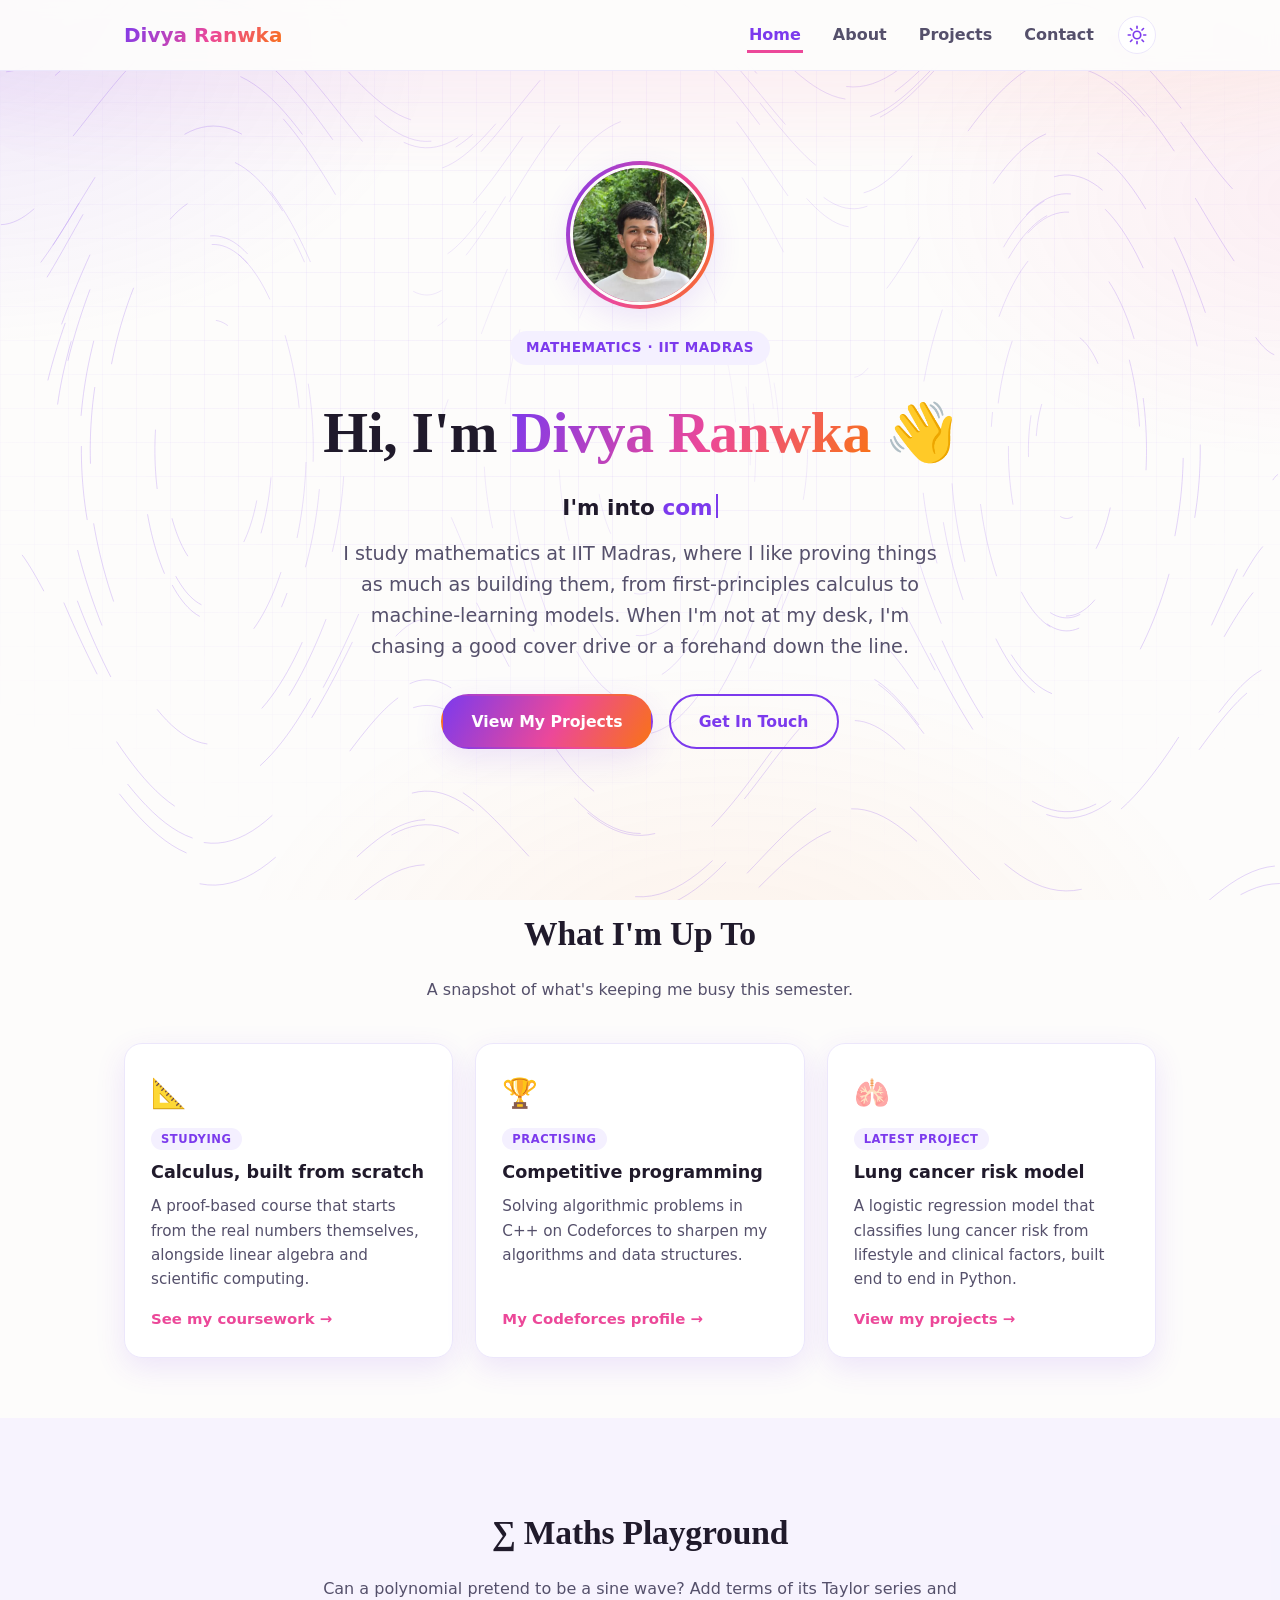
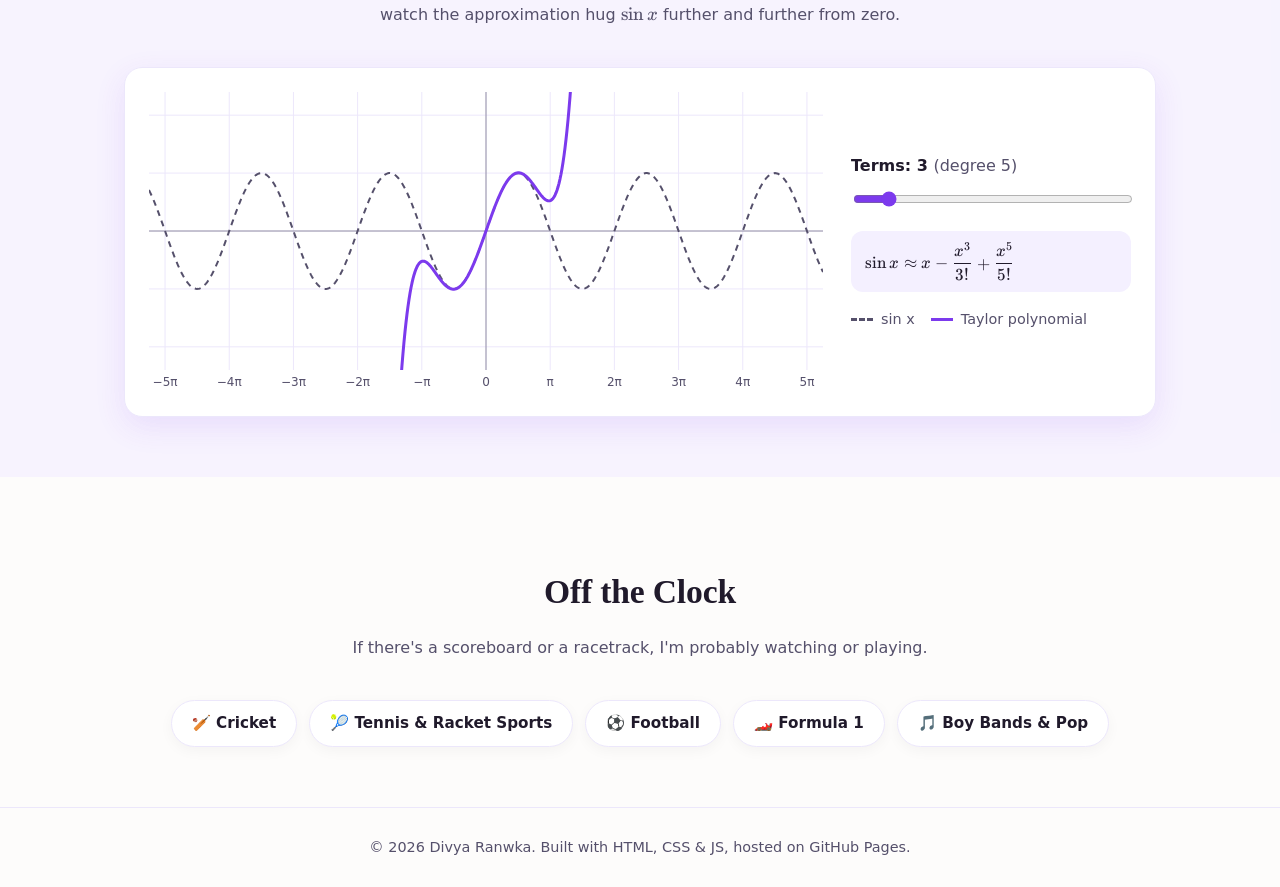
==== index.html @ 25146145 "Remove simulation explanations: playground readout and footer note Co-Authored-By: Claude Opus 5.5 <" ====
<!DOCTYPE html>
<html lang="en">
<head>
<meta charset="UTF-8">
<meta name="viewport" content="width=device-width, initial-scale=1.0">
<title>Divya Ranwka</title>
<meta name="description" content="Divya Ranwka — mathematics student at IIT Madras. Projects, coursework, competitive programming and an interactive Taylor-series playground.">
<link rel="canonical" href="https://divyaranwka-rgb.github.io/Project-SciComp/">
<meta name="theme-color" content="#fdfcfb" media="(prefers-color-scheme: light)">
<meta name="theme-color" content="#13101b" media="(prefers-color-scheme: dark)">
<link rel="icon" href="favicon.svg" type="image/svg+xml">
<link rel="icon" href="images/favicon-32.png" type="image/png" sizes="32x32">
<link rel="apple-touch-icon" href="images/apple-touch-icon.png">
<!-- link previews (LinkedIn, WhatsApp, X, Slack, etc.) -->
<meta property="og:type" content="website">
<meta property="og:site_name" content="Divya Ranwka">
<meta property="og:title" content="Divya Ranwka">
<meta property="og:description" content="Divya Ranwka — mathematics student at IIT Madras. Projects, coursework, competitive programming and an interactive Taylor-series playground.">
<meta property="og:url" content="https://divyaranwka-rgb.github.io/Project-SciComp/">
<meta property="og:image" content="https://divyaranwka-rgb.github.io/Project-SciComp/images/og-card.jpg">
<meta property="og:image:width" content="1200">
<meta property="og:image:height" content="630">
<meta property="og:image:alt" content="Divya Ranwka — Mathematics, IIT Madras">
<meta name="twitter:card" content="summary_large_image">
<meta name="twitter:title" content="Divya Ranwka">
<meta name="twitter:description" content="Divya Ranwka — mathematics student at IIT Madras. Projects, coursework, competitive programming and an interactive Taylor-series playground.">
<meta name="twitter:image" content="https://divyaranwka-rgb.github.io/Project-SciComp/images/og-card.jpg">
<script>
  // apply the theme before the page draws, so there's no flash
  (function () {
    var c = 'auto';
    try { c = localStorage.getItem('theme') || 'auto'; } catch (e) {}
    var mq = function (q) { return window.matchMedia && window.matchMedia(q).matches; };
    var t = (c === 'light' || c === 'dark' || c === 'contrast') ? c
      : mq('(prefers-contrast: more)') ? 'contrast'
      : mq('(prefers-color-scheme: dark)') ? 'dark' : 'light';
    document.documentElement.setAttribute('data-theme', t);
    // arm the scroll reveal early; a failsafe shows everything if the main script never runs
    if ('IntersectionObserver' in window && !mq('(prefers-reduced-motion: reduce)')) {
      document.documentElement.classList.add('reveal-ready');
      setTimeout(function () { if (!window.__revealStarted) document.documentElement.classList.remove('reveal-ready'); }, 2500);
    }
  })();
</script>
<link rel="stylesheet" href="vendor/katex/katex.min.css">
<link rel="stylesheet" href="style.css?v=20261029b">
</head>
<body>
<div class="backdrop" aria-hidden="true"><span class="bd-glow"></span><span class="bd-grid"></span><canvas class="bd-flow"></canvas><canvas class="bd-curve"></canvas></div>

<nav class="navbar">
  <div class="nav-inner">
    <a href="index.html" class="logo">Divya Ranwka</a>
    <ul class="nav-links">
      <li><a href="index.html">Home</a></li>
      <li><a href="about.html">About</a></li>
      <li><a href="projects.html">Projects</a></li>
      <li><a href="contact.html">Contact</a></li>
    </ul>
    <div class="theme-picker">
      <button class="theme-toggle" type="button" aria-haspopup="menu" aria-expanded="false" aria-controls="theme-menu" aria-label="Change theme" title="Change theme">
      <svg class="icon-sun" viewBox="0 0 24 24" fill="none" stroke="currentColor" stroke-width="2" stroke-linecap="round" stroke-linejoin="round" aria-hidden="true"><circle cx="12" cy="12" r="4.5"/><path d="M12 1.5v2.5M12 20v2.5M4.22 4.22l1.77 1.77M18.01 18.01l1.77 1.77M1.5 12H4M20 12h2.5M4.22 19.78l1.77-1.77M18.01 5.99l1.77-1.77"/></svg>
      <svg class="icon-moon" viewBox="0 0 24 24" fill="none" stroke="currentColor" stroke-width="2" stroke-linecap="round" stroke-linejoin="round" aria-hidden="true"><path d="M21 12.79A9 9 0 1 1 11.21 3 7 7 0 0 0 21 12.79z"/></svg>
      <svg class="icon-contrast" viewBox="0 0 24 24" fill="none" stroke="currentColor" stroke-width="2" aria-hidden="true"><circle cx="12" cy="12" r="9"/><path d="M12 3a9 9 0 0 1 0 18z" fill="currentColor"/></svg>
      </button>
      <ul class="theme-menu" id="theme-menu" role="menu" aria-label="Theme" hidden>
        <li role="none"><button type="button" role="menuitemradio" aria-checked="false" data-theme-choice="auto"><svg viewBox="0 0 24 24" fill="none" stroke="currentColor" stroke-width="2" stroke-linecap="round" stroke-linejoin="round" aria-hidden="true"><rect x="2.5" y="4" width="19" height="13" rx="2"/><path d="M8 21h8M12 17v4"/></svg><span>Auto<br><span class="hint">Match my device</span></span><svg class="check" viewBox="0 0 24 24" fill="none" stroke="currentColor" stroke-width="2.5" stroke-linecap="round" stroke-linejoin="round" aria-hidden="true"><path d="M5 12.5l4.5 4.5L19 7.5"/></svg></button></li>
        <li role="none"><button type="button" role="menuitemradio" aria-checked="false" data-theme-choice="light"><svg viewBox="0 0 24 24" fill="none" stroke="currentColor" stroke-width="2" stroke-linecap="round" stroke-linejoin="round" aria-hidden="true"><circle cx="12" cy="12" r="4.5"/><path d="M12 1.5v2.5M12 20v2.5M4.22 4.22l1.77 1.77M18.01 18.01l1.77 1.77M1.5 12H4M20 12h2.5M4.22 19.78l1.77-1.77M18.01 5.99l1.77-1.77"/></svg><span>Light</span><svg class="check" viewBox="0 0 24 24" fill="none" stroke="currentColor" stroke-width="2.5" stroke-linecap="round" stroke-linejoin="round" aria-hidden="true"><path d="M5 12.5l4.5 4.5L19 7.5"/></svg></button></li>
        <li role="none"><button type="button" role="menuitemradio" aria-checked="false" data-theme-choice="dark"><svg viewBox="0 0 24 24" fill="none" stroke="currentColor" stroke-width="2" stroke-linecap="round" stroke-linejoin="round" aria-hidden="true"><path d="M21 12.79A9 9 0 1 1 11.21 3 7 7 0 0 0 21 12.79z"/></svg><span>Dark</span><svg class="check" viewBox="0 0 24 24" fill="none" stroke="currentColor" stroke-width="2.5" stroke-linecap="round" stroke-linejoin="round" aria-hidden="true"><path d="M5 12.5l4.5 4.5L19 7.5"/></svg></button></li>
        <li role="none"><button type="button" role="menuitemradio" aria-checked="false" data-theme-choice="contrast"><svg viewBox="0 0 24 24" fill="none" stroke="currentColor" stroke-width="2" aria-hidden="true"><circle cx="12" cy="12" r="9"/><path d="M12 3a9 9 0 0 1 0 18z" fill="currentColor"/></svg><span>High contrast</span><svg class="check" viewBox="0 0 24 24" fill="none" stroke="currentColor" stroke-width="2.5" stroke-linecap="round" stroke-linejoin="round" aria-hidden="true"><path d="M5 12.5l4.5 4.5L19 7.5"/></svg></button></li>
      </ul>
    </div>
    <button class="nav-toggle" aria-label="Toggle menu">
      <span></span><span></span><span></span>
    </button>
  </div>
</nav>

<header class="hero">
  <div class="container">
    <div class="hero-avatar">
      <img src="images/headshot.jpg" width="416" height="416" alt="Headshot">
    </div>
    <span class="eyebrow">Mathematics · IIT Madras</span>
    <h1>Hi, I'm <span class="highlight">Divya Ranwka</span> 👋</h1>
    <p class="rotator">
      <span class="sr-only">I'm into problem solving, competitive programming, machine learning, artificial intelligence, and cricket &amp; F1.</span>
      <span aria-hidden="true">I'm into <span class="rotator-word" data-words="problem solving|competitive programming|machine learning|artificial intelligence|cricket &amp; F1">problem solving</span><span class="caret"></span></span>
    </p>
    <p class="tagline">I study mathematics at IIT Madras, where I like proving things as much as building them, from first-principles calculus to machine-learning models. When I'm not at my desk, I'm chasing a good cover drive or a forehand down the line.</p>
    <div class="cta-row">
      <a href="projects.html" class="btn btn-primary">View My Projects</a>
      <a href="contact.html" class="btn btn-secondary">Get In Touch</a>
    </div>
  </div>
</header>

<section>
  <div class="container">
    <h2 class="section-title center">What I'm Up To</h2>
    <p class="section-subtitle center">A snapshot of what's keeping me busy this semester.</p>
    <div class="highlight-grid">
      <div class="highlight-card">
        <div class="emoji">📐</div>
        <span class="card-label">Studying</span>
        <h3>Calculus, built from scratch</h3>
        <p>A proof-based course that starts from the real numbers themselves, alongside linear algebra and scientific computing.</p>
        <a class="card-link" href="about.html#coursework">See my coursework →</a>
      </div>
      <div class="highlight-card">
        <div class="emoji">🏆</div>
        <span class="card-label">Practising</span>
        <h3>Competitive programming</h3>
        <p>Solving algorithmic problems in C++ on Codeforces to sharpen my algorithms and data structures.</p>
        <a class="card-link" href="https://codeforces.com/profile/Uncomplecable" target="_blank" rel="noopener">My Codeforces profile →</a>
      </div>
      <div class="highlight-card">
        <div class="emoji">🫁</div>
        <span class="card-label">Latest project</span>
        <h3>Lung cancer risk model</h3>
        <p>A logistic regression model that classifies lung cancer risk from lifestyle and clinical factors, built end to end in Python.</p>
        <a class="card-link" href="projects.html">View my projects →</a>
      </div>
    </div>
  </div>
</section>

<section class="band" id="playground">
  <div class="container">
    <h2 class="section-title center">∑ Maths Playground</h2>
    <p class="section-subtitle center">Can a polynomial pretend to be a sine wave? Add terms of its Taylor series and watch the approximation hug <span class="katex"><span class="katex-mathml"><math xmlns="http://www.w3.org/1998/Math/MathML"><semantics><mrow><mi>sin</mi><mo>⁡</mo><mi>x</mi></mrow><annotation encoding="application/x-tex">\sin x</annotation></semantics></math></span><span class="katex-html" aria-hidden="true"><span class="base"><span class="strut" style="height:0.6679em;"></span><span class="mop">sin</span><span class="mspace" style="margin-right:0.1667em;"></span><span class="mord mathnormal">x</span></span></span></span> further and further from zero.</p>
    <div class="playground-card">
      <canvas id="taylor-canvas" role="img" aria-label="Graph of sin x and its Taylor polynomial approximation"></canvas>
      <div class="playground-controls">
        <label for="taylor-terms">Terms: <strong id="taylor-count">3</strong> <span class="muted" id="taylor-degree">(degree 5)</span></label>
        <input type="range" id="taylor-terms" min="1" max="20" step="1" value="3">
        <p class="taylor-formula" id="taylor-formula" aria-live="polite"></p>
        <div class="legend">
          <span><i class="swatch swatch-sin"></i> sin x</span>
          <span><i class="swatch swatch-poly"></i> Taylor polynomial</span>
        </div>
      </div>
    </div>
  </div>
</section>

<section>
  <div class="container">
    <h2 class="section-title center">Off the Clock</h2>
    <p class="section-subtitle center">If there's a scoreboard or a racetrack, I'm probably watching or playing.</p>
    <div class="chip-grid">
      <span class="chip">🏏 Cricket</span>
      <span class="chip">🎾 Tennis &amp; Racket Sports</span>
      <span class="chip">⚽ Football</span>
      <span class="chip">🏎️ Formula 1</span>
      <span class="chip">🎵 Boy Bands &amp; Pop</span>
    </div>
  </div>
</section>

<footer>
  <div class="container">
    &copy; <span id="year"></span> Divya Ranwka. Built with HTML, CSS &amp; JS, hosted on GitHub Pages.
  </div>
</footer>

<script src="vendor/katex/katex.min.js"></script>
<script src="script.js?v=20261029b"></script>
<script>document.getElementById('year').textContent = new Date().getFullYear();</script>
</body>
</html>
---- style.css ----
/* ============================================
   Divya Ranwka — Portfolio Site
   Bold & Colorful theme
   ============================================ */

/* ---------- FONTS (self-hosted, variable weight) ---------- */

@font-face {
  font-family: "Inter";
  font-style: normal;
  font-weight: 100 900;
  font-display: swap;
  src: url("fonts/inter-latin-wght-normal.woff2") format("woff2");
  unicode-range: U+0000-00FF,U+0131,U+0152-0153,U+02BB-02BC,U+02C6,U+02DA,U+02DC,U+0304,U+0308,U+0329,U+2000-206F,U+2074,U+20AC,U+2122,U+2191,U+2193,U+2212,U+2215,U+FEFF,U+FFFD;
}

@font-face {
  font-family: "Source Serif 4";
  font-style: normal;
  font-weight: 200 900;
  font-display: swap;
  src: url("fonts/source-serif-4-latin-wght-normal.woff2") format("woff2");
  unicode-range: U+0000-00FF,U+0131,U+0152-0153,U+02BB-02BC,U+02C6,U+02DA,U+02DC,U+0304,U+0308,U+0329,U+2000-206F,U+2074,U+20AC,U+2122,U+2191,U+2193,U+2212,U+2215,U+FEFF,U+FFFD;
}

:root {
  --font-body: "Inter", system-ui, -apple-system, "Segoe UI", Roboto, sans-serif;
  --font-heading: "Source Serif 4", Georgia, "Times New Roman", serif;
  --bg: #fdfcfb;
  --bg-alt: #f4f0ff;
  --text: #201a2b;
  --text-soft: #55506b;
  --purple: #7c3aed;
  --pink: #ec4899;
  --orange: #f97316;
  --yellow: #facc15;
  --teal: #14b8a6;
  --gradient: linear-gradient(120deg, var(--purple), var(--pink) 55%, var(--orange));
  --card-bg: #ffffff;
  --border: #ece7fb;
  --shadow: 0 10px 30px rgba(124, 58, 237, 0.12);
  --radius: 18px;
  --max-width: 1080px;

  /* theme-dependent colours (light values) */
  --accent: #7c3aed;           /* purple used for text, borders and icons */
  --link: #ec4899;
  --nav-bg: rgba(253, 252, 251, 0.9);
  --chip-shadow: 0 4px 14px rgba(0, 0, 0, 0.04);
  --ongoing-bg: #e6faf7;
  --ongoing-text: #0f766e;
  --note-bg: #fff7e6;
  --note-text: #7a5c00;
  --hero-glow: 0.15;
  --on-gradient: #fff;
  --grid-line: rgba(124, 58, 237, 0.055);
  --glow-1: rgba(124, 58, 237, 0.10);
  --glow-2: rgba(236, 72, 153, 0.08);
  --glow-3: rgba(249, 115, 22, 0.07);
  --sim-opacity: 0.45;
  --curve-opacity: 0.6;
  color-scheme: light;
}

/* Themes. script in each page's <head> resolves the visitor's choice
   (auto / light / dark / contrast) and sets data-theme before first paint.
   The @media block below is only a fallback for visitors without JavaScript;
   keep it in sync with the dark block. */
:root[data-theme="dark"] {
  --bg: #13101b;
  --bg-alt: #251d38;
  --text: #ece8f6;
  --text-soft: #a8a1bd;
  --card-bg: #1c1727;
  --border: #2f2742;
  --shadow: 0 10px 30px rgba(0, 0, 0, 0.45);
  --accent: #b69cff;
  --link: #f472b6;
  --nav-bg: rgba(19, 16, 27, 0.85);
  --chip-shadow: 0 4px 14px rgba(0, 0, 0, 0.3);
  --ongoing-bg: #0f3532;
  --ongoing-text: #5eead4;
  --note-bg: #3a2f0d;
  --note-text: #fde68a;
  --hero-glow: 0.22;
  --grid-line: rgba(182, 156, 255, 0.05);
  --glow-1: rgba(124, 58, 237, 0.20);
  --glow-2: rgba(236, 72, 153, 0.12);
  --glow-3: rgba(249, 115, 22, 0.08);
  --sim-opacity: 0.5;
  --curve-opacity: 0.7;
  color-scheme: dark;
}

@media (prefers-color-scheme: dark) {
  :root:not([data-theme]) {
    --bg: #13101b;
    --bg-alt: #251d38;
    --text: #ece8f6;
    --text-soft: #a8a1bd;
    --card-bg: #1c1727;
    --border: #2f2742;
    --shadow: 0 10px 30px rgba(0, 0, 0, 0.45);
    --accent: #b69cff;
    --link: #f472b6;
    --nav-bg: rgba(19, 16, 27, 0.85);
    --chip-shadow: 0 4px 14px rgba(0, 0, 0, 0.3);
    --ongoing-bg: #0f3532;
    --ongoing-text: #5eead4;
    --note-bg: #3a2f0d;
    --note-text: #fde68a;
    --hero-glow: 0.22;
  --grid-line: rgba(182, 156, 255, 0.05);
  --glow-1: rgba(124, 58, 237, 0.20);
  --glow-2: rgba(236, 72, 153, 0.12);
  --glow-3: rgba(249, 115, 22, 0.08);
  --sim-opacity: 0.5;
  --curve-opacity: 0.7;
    color-scheme: dark;
  }
}

/* High contrast: black / white with bright yellow accents and cyan links.
   Gradients become solid yellow because purple on black is too dim. */
:root[data-theme="contrast"] {
  --bg: #000;
  --bg-alt: #000;
  --text: #fff;
  --text-soft: #f2f2f2;
  --purple: #ffe14d;
  --pink: #ffe14d;
  --orange: #ffe14d;
  --gradient: linear-gradient(#ffe14d, #ffe14d);
  --card-bg: #000;
  --border: #fff;
  --shadow: none;
  --accent: #ffe14d;
  --link: #5ce1ff;
  --nav-bg: #000;
  --chip-shadow: none;
  --ongoing-bg: #000;
  --ongoing-text: #6dffb5;
  --note-bg: #000;
  --note-text: #ffe14d;
  --hero-glow: 0;
  --on-gradient: #000;
  color-scheme: dark;
}

:root[data-theme="contrast"] body {
  transition: none;
}

:root[data-theme="contrast"] :is(.about-card, .project-card, .highlight-card, .contact-card, .chip, .navbar, footer) {
  border-width: 2px;
}

:root[data-theme="contrast"] :is(.tag, .eyebrow) {
  border: 1.5px solid currentColor;
}

:root[data-theme="contrast"] :is(.project-link, .contact-card h3, main a, section p a) {
  text-decoration: underline;
  text-underline-offset: 3px;
}

:root[data-theme="contrast"] .project-thumb {
  border-bottom: 2px solid var(--border);
}

:root[data-theme="contrast"] :focus-visible {
  outline: 3px solid var(--link) !important;
  outline-offset: 3px;
}

* {
  box-sizing: border-box;
}

html {
  scroll-behavior: smooth;
}

body {
  margin: 0;
  font-family: var(--font-body);
  font-feature-settings: "cv11", "ss01";
  -webkit-font-smoothing: antialiased;
  background: var(--bg);
  color: var(--text);
  line-height: 1.6;
  transition: background-color 0.25s ease, color 0.25s ease;
}

h1, h2,
.section-title,
.compose-card h2 {
  font-family: var(--font-heading);
  font-weight: 650;
  letter-spacing: -0.005em;
}

img, svg {
  max-width: 100%;
  display: block;
}

a {
  color: inherit;
  text-decoration: none;
}

.container {
  max-width: var(--max-width);
  margin: 0 auto;
  padding: 0 24px;
}

/* ---------- NAVBAR ---------- */

.navbar {
  position: sticky;
  top: 0;
  z-index: 100;
  background: var(--nav-bg);
  backdrop-filter: blur(8px);
  border-bottom: 1px solid var(--border);
}

.nav-inner {
  max-width: var(--max-width);
  margin: 0 auto;
  padding: 16px 24px;
  display: flex;
  align-items: center;
  justify-content: space-between;
}

.logo {
  font-weight: 800;
  font-size: 1.25rem;
  background: var(--gradient);
  -webkit-background-clip: text;
  background-clip: text;
  color: transparent;
}

.nav-links {
  display: flex;
  gap: 28px;
  list-style: none;
  margin: 0;
  padding: 0;
}

.nav-links a {
  font-weight: 600;
  color: var(--text-soft);
  padding: 6px 2px;
  border-bottom: 3px solid transparent;
  transition: color 0.2s ease, border-color 0.2s ease;
}

.nav-links a:hover,
.nav-links a.active {
  color: var(--accent);
  border-color: var(--pink);
}

.logo {
  margin-right: auto;
}

.theme-picker {
  position: relative;
  margin-left: 22px;
}

.theme-toggle {
  display: inline-flex;
  align-items: center;
  justify-content: center;
  width: 38px;
  height: 38px;
  padding: 0;
  border-radius: 50%;
  border: 1px solid var(--border);
  background: var(--card-bg);
  color: var(--accent);
  cursor: pointer;
  transition: transform 0.2s ease, border-color 0.2s ease;
}

.theme-toggle:hover,
.theme-toggle[aria-expanded="true"] {
  border-color: var(--accent);
}

.theme-toggle:hover {
  transform: rotate(-15deg);
}

.theme-toggle:focus-visible,
.nav-toggle:focus-visible,
.theme-menu button:focus-visible {
  outline: 2px solid var(--accent);
  outline-offset: 2px;
}

.theme-toggle svg {
  width: 20px;
  height: 20px;
}

/* the button shows the icon of the theme currently in use */
.theme-toggle .icon-moon,
.theme-toggle .icon-contrast { display: none; }
:root[data-theme="dark"] .theme-toggle .icon-sun,
:root[data-theme="contrast"] .theme-toggle .icon-sun { display: none; }
:root[data-theme="dark"] .theme-toggle .icon-moon { display: block; }
:root[data-theme="contrast"] .theme-toggle .icon-contrast { display: block; }

.theme-menu {
  position: absolute;
  top: calc(100% + 10px);
  right: 0;
  z-index: 200;
  min-width: 220px;
  margin: 0;
  padding: 6px;
  list-style: none;
  background: var(--card-bg);
  border: 1px solid var(--border);
  border-radius: 14px;
  box-shadow: var(--shadow);
}

.theme-menu[hidden] {
  display: none;
}

.theme-menu button {
  display: flex;
  align-items: center;
  gap: 10px;
  width: 100%;
  padding: 9px 12px;
  border: none;
  border-radius: 9px;
  background: none;
  color: var(--text);
  font: inherit;
  font-size: 0.95rem;
  font-weight: 600;
  text-align: left;
  cursor: pointer;
}

.theme-menu button:hover {
  background: var(--bg-alt);
}

.theme-menu button > span {
  white-space: nowrap;
  line-height: 1.3;
}

.theme-menu button svg {
  width: 18px;
  height: 18px;
  flex: none;
  color: var(--accent);
}

.theme-menu .check {
  margin-left: auto;
  color: var(--accent);
  visibility: hidden;
}

.theme-menu button[aria-checked="true"] .check {
  visibility: visible;
}

.theme-menu .hint {
  font-weight: 500;
  font-size: 0.8rem;
  color: var(--text-soft);
}

:root[data-theme="contrast"] .theme-menu {
  border-width: 2px;
}

:root[data-theme="contrast"] .theme-menu button:hover {
  outline: 2px solid var(--accent);
  outline-offset: -2px;
}

.nav-toggle {
  display: none;
  flex-direction: column;
  gap: 5px;
  background: none;
  border: none;
  cursor: pointer;
  padding: 6px;
}

.nav-toggle span {
  width: 26px;
  height: 3px;
  background: var(--accent);
  border-radius: 2px;
}

/* ---------- HERO ---------- */

.hero {
  padding: 90px 0 70px;
  text-align: center;
  position: relative;
  overflow: hidden;
}

.hero::before {
  content: "";
  position: absolute;
  inset: -40% -10% auto -10%;
  height: 480px;
  background: var(--gradient);
  opacity: var(--hero-glow);
  filter: blur(60px);
  /* fade the glow out before the hero's bottom edge so it isn't cut off in a hard line */
  -webkit-mask-image: linear-gradient(to bottom, #000 35%, transparent 85%);
  mask-image: linear-gradient(to bottom, #000 35%, transparent 85%);
  z-index: -1;
  border-radius: 50%;
}

.eyebrow {
  display: inline-block;
  padding: 6px 16px;
  border-radius: 999px;
  background: var(--bg-alt);
  color: var(--accent);
  font-weight: 700;
  font-size: 0.85rem;
  letter-spacing: 0.04em;
  text-transform: uppercase;
  margin-bottom: 22px;
}

.hero h1 {
  font-size: clamp(2.3rem, 5.2vw, 3.6rem);
  margin: 0 0 12px;
  font-weight: 650;
}

.hero h1 .highlight {
  background: var(--gradient);
  -webkit-background-clip: text;
  background-clip: text;
  color: transparent;
}

.hero p.tagline {
  font-size: 1.2rem;
  color: var(--text-soft);
  max-width: 600px;
  margin: 0 auto 32px;
}

.cta-row {
  display: flex;
  gap: 16px;
  justify-content: center;
  flex-wrap: wrap;
}

.btn {
  display: inline-block;
  padding: 13px 28px;
  border-radius: 999px;
  font-weight: 700;
  font-size: 0.98rem;
  transition: transform 0.15s ease, box-shadow 0.15s ease;
  border: 2px solid transparent;
}

.btn:hover {
  transform: translateY(-2px);
}

.btn-primary {
  background: var(--gradient);
  color: var(--on-gradient);
  box-shadow: var(--shadow);
}

.btn-secondary {
  background: transparent;
  color: var(--accent);
  border-color: var(--accent);
}

.btn-secondary:hover {
  background: var(--bg-alt);
}

/* ---------- SECTIONS ---------- */

section {
  padding: 60px 0;
}

.section-title {
  font-size: 2.1rem;
  font-weight: 650;
  margin-bottom: 8px;
}

.section-subtitle {
  color: var(--text-soft);
  margin-bottom: 40px;
  max-width: 640px;
}

/* Home: interest chips */

.chip-grid {
  display: flex;
  flex-wrap: wrap;
  gap: 12px;
  justify-content: center;
  margin-top: 36px;
}

.chip {
  padding: 10px 20px;
  border-radius: 999px;
  background: var(--card-bg);
  border: 1px solid var(--border);
  font-weight: 600;
  font-size: 0.95rem;
  box-shadow: var(--chip-shadow);
}

/* Highlight cards on home */

.highlight-grid {
  display: grid;
  grid-template-columns: repeat(auto-fit, minmax(220px, 1fr));
  gap: 22px;
}

.highlight-card {
  background: var(--card-bg);
  border: 1px solid var(--border);
  border-radius: var(--radius);
  padding: 26px;
  box-shadow: var(--shadow);
}

.highlight-card .emoji {
  font-size: 1.8rem;
  margin-bottom: 12px;
}

.highlight-card h3 {
  margin: 0 0 8px;
  font-size: 1.1rem;
}

.highlight-card p {
  margin: 0;
  color: var(--text-soft);
  font-size: 0.95rem;
}

/* ---------- HOME: INTRO, CARDS, PLAYGROUND ---------- */

.sr-only {
  position: absolute;
  width: 1px;
  height: 1px;
  padding: 0;
  margin: -1px;
  overflow: hidden;
  clip: rect(0, 0, 0, 0);
  white-space: nowrap;
  border: 0;
}

.center {
  text-align: center;
  margin-left: auto;
  margin-right: auto;
}

.rotator {
  margin: 0 0 14px;
  font-size: 1.35rem;
  font-weight: 700;
  min-height: 1.6em;
}

.rotator-word {
  color: var(--accent);
}

.caret {
  display: inline-block;
  width: 2px;
  height: 1.1em;
  margin-left: 3px;
  vertical-align: -0.15em;
  background: var(--accent);
  animation: caret-blink 1s steps(1) infinite;
}

@keyframes caret-blink {
  50% { opacity: 0; }
}

@media (prefers-reduced-motion: reduce) {
  .caret { display: none; }
}

/* on phones the longer phrases wrap; reserve two lines so the page doesn't jump */
@media (max-width: 480px) {
  .rotator {
    font-size: 1.15rem;
    min-height: 3.2em;
  }
}

.highlight-card {
  display: flex;
  flex-direction: column;
}

.highlight-card p {
  flex: 1;
}

.card-label {
  align-self: flex-start;
  margin-bottom: 8px;
  padding: 2px 10px;
  border-radius: 999px;
  font-size: 0.72rem;
  font-weight: 700;
  letter-spacing: 0.05em;
  text-transform: uppercase;
  background: var(--bg-alt);
  color: var(--accent);
}

.card-link {
  margin-top: 16px;
  font-weight: 700;
  font-size: 0.93rem;
  color: var(--link);
}

.card-link:hover {
  text-decoration: underline;
}

.playground-card {
  display: grid;
  grid-template-columns: minmax(0, 1fr) 280px;
  gap: 28px;
  align-items: center;
  background: var(--card-bg);
  border: 1px solid var(--border);
  border-radius: var(--radius);
  padding: 24px;
  box-shadow: var(--shadow);
}

#taylor-canvas {
  width: 100%;
  height: 300px;
  display: block;
}

.playground-controls label {
  display: block;
  font-weight: 700;
  margin-bottom: 10px;
}

.playground-controls .muted {
  font-weight: 500;
  color: var(--text-soft);
}

.playground-controls input[type="range"] {
  width: 100%;
  accent-color: var(--accent);
  cursor: pointer;
}

.taylor-formula {
  margin: 16px 0;
  padding: 12px 14px;
  border-radius: 12px;
  background: var(--bg-alt);
  font-family: "Cambria Math", "STIX Two Math", "Times New Roman", serif;
  font-size: 1.02rem;
  line-height: 1.7;
  min-height: 3.6em;
  display: flex;
  align-items: center;
}

.taylor-formula .katex {
  font-size: 1.05em;
  white-space: normal;
  overflow-wrap: anywhere;
}

.legend {
  display: flex;
  flex-wrap: wrap;
  gap: 16px;
  font-size: 0.9rem;
  color: var(--text-soft);
}

.legend span {
  display: inline-flex;
  align-items: center;
  gap: 8px;
}

.swatch {
  display: inline-block;
  width: 22px;
  height: 0;
  border-top: 3px solid var(--accent);
}

.swatch-sin {
  border-top: 3px dashed var(--text-soft);
}

@media (max-width: 820px) {
  .playground-card {
    grid-template-columns: 1fr;
  }

  #taylor-canvas {
    height: 240px;
  }
}

:root[data-theme="contrast"] .playground-card {
  border-width: 2px;
}

:root[data-theme="contrast"] #taylor-canvas {
  --plot-grid: #555;
}

:root[data-theme="contrast"] :is(.card-label, .taylor-formula) {
  background: #000;
  border: 1.5px solid currentColor;
}

:root[data-theme="contrast"] .card-link {
  text-decoration: underline;
}

/* ---------- ABOUT PAGE ---------- */

.about-layout {
  display: grid;
  grid-template-columns: minmax(220px, 300px) 1fr;
  gap: 28px;
  align-items: start;
}

.about-photo {
  margin: 0;
  position: sticky;
  top: 96px;
  padding: 5px;
  border-radius: calc(var(--radius) + 5px);
  background: var(--gradient);
  box-shadow: var(--shadow);
}

.about-layout .about-card:nth-of-type(3) {
  grid-column: 1 / -1;
}

.about-photo img {
  width: 100%;
  height: auto;
  border-radius: var(--radius);
}

@media (max-width: 860px) {
  .about-layout {
    grid-template-columns: 1fr;
  }

  .about-photo {
    position: static;
    width: 100%;
    max-width: 300px;
    margin: 0 auto;
  }
}

.about-grid {
  display: grid;
  grid-template-columns: repeat(auto-fit, minmax(260px, 1fr));
  gap: 28px;
}

.about-card {
  background: var(--card-bg);
  border: 1px solid var(--border);
  border-radius: var(--radius);
  padding: 30px;
  box-shadow: var(--shadow);
  border-top: 5px solid var(--purple);
}

.about-card:nth-of-type(2) {
  border-top-color: var(--pink);
}

.about-card:nth-of-type(3) {
  border-top-color: var(--orange);
}

.about-card h2 {
  margin-top: 0;
  font-size: 1.35rem;
}

.about-card ul {
  padding-left: 20px;
  margin: 12px 0 0;
}

.about-card li {
  margin-bottom: 6px;
}

.timeline {
  list-style: none;
  padding: 0;
  margin: 16px 0 0;
}

.timeline li {
  position: relative;
  padding-left: 26px;
  margin-bottom: 18px;
}

.timeline li::before {
  content: "";
  position: absolute;
  left: 0;
  top: 6px;
  width: 12px;
  height: 12px;
  border-radius: 50%;
  background: var(--gradient);
}

.timeline .school {
  font-weight: 700;
  display: block;
}

.timeline .meta {
  color: var(--text-soft);
  font-size: 0.92rem;
}

/* ---------- HOME: HEADSHOT ---------- */

.hero-avatar {
  width: 148px;
  height: 148px;
  margin: 0 auto 22px;
  padding: 4px;
  border-radius: 50%;
  background: var(--gradient);
  box-shadow: var(--shadow);
}

.hero-avatar img {
  width: 100%;
  height: 100%;
  object-fit: cover;
  border-radius: 50%;
  border: 3px solid var(--bg);
}

/* ---------- ABOUT: SKILLS & COURSEWORK ---------- */

section.band {
  background: var(--bg-alt);
}

.skill-grid {
  display: grid;
  grid-template-columns: repeat(auto-fit, minmax(240px, 1fr));
  gap: 22px;
}

.skill-group,
.course-card {
  background: var(--card-bg);
  border: 1px solid var(--border);
  border-radius: var(--radius);
  padding: 24px;
  box-shadow: var(--shadow);
}

.skill-group h3,
.course-card h3 {
  margin: 0 0 14px;
  font-size: 1.05rem;
}

@media (min-width: 900px) {
  .skill-grid {
    grid-template-columns: repeat(3, 1fr);
  }
}

.skill-group.wide {
  grid-column: 1 / -1;
}

.chip-row {
  display: flex;
  flex-wrap: wrap;
  gap: 8px;
}

.chip-row .chip {
  padding: 6px 14px;
  font-size: 0.88rem;
  box-shadow: none;
  background: var(--bg-alt);
  border-color: transparent;
  color: var(--accent);
}

.course-grid {
  display: grid;
  grid-template-columns: repeat(auto-fit, minmax(240px, 1fr));
  gap: 22px;
}

.course-card {
  position: relative;
  border-top: 5px solid var(--purple);
}

@media (min-width: 900px) {
  .course-grid {
    grid-template-columns: repeat(3, 1fr);
  }
}

.course-card.featured {
  grid-column: 1 / -1;
}

.course-card.featured p:not(.course-sub) {
  max-width: 720px;
  font-size: 1rem;
}

.course-card.featured h3 {
  font-size: 1.25rem;
}

.course-card:nth-child(2) { border-top-color: var(--pink); }
.course-card:nth-child(3) { border-top-color: var(--orange); }
.course-card:nth-child(4) { border-top-color: var(--teal); }

.course-card h3 {
  margin-bottom: 4px;
}

.course-sub {
  margin: 0 0 12px;
  font-weight: 700;
  font-size: 0.92rem;
  background: var(--gradient);
  -webkit-background-clip: text;
  background-clip: text;
  color: transparent;
}

.course-card p:not(.course-sub) {
  margin: 10px 0 0;
  color: var(--text-soft);
  font-size: 0.93rem;
}

.course-badge {
  display: inline-block;
  margin-bottom: 10px;
  padding: 3px 10px;
  border-radius: 999px;
  font-size: 0.75rem;
  font-weight: 700;
  background: var(--ongoing-bg);
  color: var(--ongoing-text);
}

:root[data-theme="contrast"] :is(.skill-group, .course-card) {
  border-width: 2px;
  border-top-width: 5px;
}

:root[data-theme="contrast"] .course-card:nth-child(4) {
  border-top-color: var(--accent);
}

:root[data-theme="contrast"] :is(.chip-row .chip, .course-badge) {
  background: #000;
  border: 1.5px solid currentColor;
}

:root[data-theme="contrast"] section.band {
  border-top: 2px solid var(--border);
  border-bottom: 2px solid var(--border);
}

/* ---------- PROJECTS PAGE ---------- */

.project-grid {
  display: grid;
  grid-template-columns: repeat(auto-fit, minmax(280px, 1fr));
  gap: 26px;
}

.project-card {
  background: var(--card-bg);
  border: 1px solid var(--border);
  border-radius: var(--radius);
  overflow: hidden;
  box-shadow: var(--shadow);
  display: flex;
  flex-direction: column;
}

.project-thumb {
  height: 110px;
  background: var(--gradient);
  display: flex;
  align-items: center;
  justify-content: center;
  font-size: 2.2rem;
}

.project-body {
  padding: 22px;
  flex: 1;
  display: flex;
  flex-direction: column;
}

.project-body h3 {
  margin: 0 0 10px;
  font-size: 1.15rem;
}

.project-body p {
  color: var(--text-soft);
  font-size: 0.95rem;
  margin: 0 0 16px;
  flex: 1;
}

.tag-row {
  display: flex;
  flex-wrap: wrap;
  gap: 8px;
  margin-bottom: 16px;
}

.tag {
  font-size: 0.78rem;
  font-weight: 700;
  padding: 4px 10px;
  border-radius: 999px;
  background: var(--bg-alt);
  color: var(--accent);
}

.tag.ongoing {
  display: inline-flex;
  align-items: center;
  gap: 6px;
  background: var(--ongoing-bg);
  color: var(--ongoing-text);
}

.tag.ongoing::before {
  content: "";
  width: 7px;
  height: 7px;
  border-radius: 50%;
  background: var(--teal);
}

.project-link {
  font-weight: 700;
  color: var(--link);
}

.placeholder-note {
  background: var(--note-bg);
  border: 1px dashed var(--yellow);
  border-radius: var(--radius);
  padding: 18px 22px;
  color: var(--note-text);
  font-size: 0.95rem;
  margin-bottom: 36px;
}

/* ---------- CONTACT PAGE ---------- */

.contact-grid {
  display: grid;
  grid-template-columns: repeat(auto-fit, minmax(180px, 1fr));
  gap: 22px;
}

.contact-card {
  background: var(--card-bg);
  border: 1px solid var(--border);
  border-radius: var(--radius);
  padding: 28px 12px;
  text-align: center;
  box-shadow: var(--shadow);
  transition: transform 0.15s ease;
}

.contact-card:hover {
  transform: translateY(-4px);
}

.contact-card .icon {
  width: 46px;
  height: 46px;
  margin: 0 auto 14px;
  display: flex;
  align-items: center;
  justify-content: center;
  border-radius: 50%;
  background: var(--gradient);
  color: var(--on-gradient);
}

.contact-card h3 {
  margin: 0 0 6px;
  font-size: 1.05rem;
}

.contact-card span {
  color: var(--text-soft);
  font-size: 0.86rem;
  word-break: break-word;
}

/* six contact cards: two rows of three on wide screens */
@media (min-width: 900px) {
  .contact-grid {
    grid-template-columns: repeat(3, 1fr);
  }
}

/* Contact: message builder */

.compose-card {
  max-width: 820px;
  margin: 0 auto;
  background: var(--card-bg);
  border: 1px solid var(--border);
  border-radius: var(--radius);
  padding: 32px;
  box-shadow: var(--shadow);
}

.compose-card h2 {
  margin: 0 0 6px;
  font-size: 1.5rem;
}

.compose-intro {
  margin: 0 0 24px;
  color: var(--text-soft);
}

.topic-picker {
  border: none;
  margin: 0 0 22px;
  padding: 0;
  display: flex;
  flex-wrap: wrap;
  gap: 10px;
}

.topic-picker legend,
.field > span {
  display: block;
  margin-bottom: 10px;
  font-weight: 700;
  font-size: 0.95rem;
}

.topic {
  position: relative;
  cursor: pointer;
}

.topic input {
  position: absolute;
  opacity: 0;
  width: 1px;
  height: 1px;
}

.topic span {
  display: inline-block;
  padding: 9px 16px;
  border-radius: 999px;
  border: 1.5px solid var(--border);
  background: var(--bg);
  font-weight: 600;
  font-size: 0.93rem;
  transition: transform 0.15s ease, border-color 0.15s ease;
}

.topic:hover span {
  border-color: var(--accent);
  transform: translateY(-1px);
}

.topic input:checked + span {
  background: var(--gradient);
  color: var(--on-gradient);
  border-color: transparent;
}

.topic input:focus-visible + span {
  outline: 2px solid var(--accent);
  outline-offset: 2px;
}

.field {
  display: block;
  margin-bottom: 18px;
}

.field input,
.field textarea {
  width: 100%;
  padding: 12px 14px;
  border-radius: 12px;
  border: 1.5px solid var(--border);
  background: var(--bg);
  color: var(--text);
  font: inherit;
  resize: vertical;
}

.field input::placeholder,
.field textarea::placeholder {
  color: var(--text-soft);
  opacity: 0.8;
}

.field input:focus,
.field textarea:focus {
  outline: none;
  border-color: var(--accent);
  box-shadow: 0 0 0 3px var(--bg-alt);
}

.compose-actions {
  display: flex;
  flex-wrap: wrap;
  align-items: center;
  gap: 12px;
}

.compose-actions .btn {
  cursor: pointer;
  font-family: inherit;
}

.copy-status {
  font-weight: 700;
  font-size: 0.9rem;
  color: var(--ongoing-text);
}

.compose-note {
  margin: 16px 0 0;
  font-size: 0.85rem;
  color: var(--text-soft);
}

@media (max-width: 560px) {
  .compose-card {
    padding: 22px;
  }

  .compose-actions .btn {
    width: 100%;
    text-align: center;
  }
}

:root[data-theme="contrast"] .compose-card {
  border-width: 2px;
}

:root[data-theme="contrast"] :is(.topic span, .field input, .field textarea) {
  border: 2px solid var(--border);
}

:root[data-theme="contrast"] .topic input:checked + span {
  border-color: var(--accent);
}

:root[data-theme="contrast"] :is(.field input, .field textarea):focus {
  border-color: var(--accent);
  box-shadow: none;
}

/* ---------- BACKDROP: graph paper, soft glows, maths symbols ---------- */

.backdrop {
  position: fixed;
  inset: 0;
  z-index: -2;
  overflow: hidden;
  pointer-events: none;
}

.backdrop > span {
  position: absolute;
  inset: 0;
}

.bd-grid {
  background-image:
    linear-gradient(var(--grid-line) 1px, transparent 1px),
    linear-gradient(90deg, var(--grid-line) 1px, transparent 1px);
  background-size: 34px 34px;
  -webkit-mask-image: radial-gradient(ellipse 80% 70% at 50% 40%, #000 30%, transparent 85%);
  mask-image: radial-gradient(ellipse 80% 70% at 50% 40%, #000 30%, transparent 85%);
}

.bd-glow {
  inset: -20% !important;
  background:
    radial-gradient(38% 34% at 12% 18%, var(--glow-1), transparent 70%),
    radial-gradient(34% 30% at 88% 30%, var(--glow-2), transparent 70%),
    radial-gradient(40% 36% at 55% 92%, var(--glow-3), transparent 70%);
  animation: bd-drift 28s ease-in-out infinite alternate;
}

@keyframes bd-drift {
  0%   { transform: translate3d(0, 0, 0) scale(1); }
  50%  { transform: translate3d(3%, -2%, 0) scale(1.05); }
  100% { transform: translate3d(-3%, 2%, 0) scale(1); }
}

@media (prefers-reduced-motion: reduce) {
  .bd-glow { animation: none; }
}

/* live simulations (drawn by script.js) */
.backdrop canvas {
  position: absolute;
  inset: 0;
  width: 100%;
  height: 100%;
}

.bd-flow {
  opacity: var(--sim-opacity);
  /* dim the flow behind the centre of the page so it never competes with text */
  -webkit-mask-image: radial-gradient(ellipse 46% 50% at 50% 42%, rgba(0, 0, 0, 0.12), #000 90%);
  mask-image: radial-gradient(ellipse 46% 50% at 50% 42%, rgba(0, 0, 0, 0.12), #000 90%);
}

.bd-curve {
  opacity: var(--curve-opacity);
}

/* bands let the backdrop show through slightly */
section.band {
  background: color-mix(in srgb, var(--bg-alt) 72%, transparent);
}

/* High contrast: simulations only, in dim grey, so text keeps 9:1 or better
   even where a line passes directly underneath it */
:root[data-theme="contrast"] {
  --sim-stroke: #5c5c5c;
  --curve-stroke: #6e6e6e;
  --sim-opacity: 1;
  --curve-opacity: 1;
}

:root[data-theme="contrast"] :is(.bd-glow, .bd-grid) {
  display: none;
}

:root[data-theme="contrast"] section.band {
  background: transparent;
}

/* ---------- MOTION: scroll reveal & hover polish ---------- */

/* cards: a quiet accent border on hover (no lift, so nothing pretends to be a button) */
:is(.highlight-card, .project-card, .about-card, .skill-group, .course-card, .playground-card, .compose-card) {
  transition: border-color 0.25s ease, box-shadow 0.25s ease;
}

:is(.highlight-card, .project-card, .about-card, .skill-group, .course-card):hover {
  border-color: color-mix(in srgb, var(--accent) 35%, var(--border));
}

/* clickable cards may lift slightly */
.contact-card {
  transition: transform 0.2s ease, border-color 0.2s ease, box-shadow 0.2s ease;
}

.contact-card:hover {
  border-color: color-mix(in srgb, var(--accent) 40%, var(--border));
}

/* navbar gains a soft shadow once the page is scrolled */
.navbar {
  transition: box-shadow 0.25s ease;
}

.navbar.scrolled {
  box-shadow: 0 6px 24px rgba(20, 10, 40, 0.08);
}

:root[data-theme="dark"] .navbar.scrolled {
  box-shadow: 0 6px 24px rgba(0, 0, 0, 0.45);
}

:root[data-theme="contrast"] .navbar.scrolled {
  box-shadow: none;
}

/* scroll reveal: armed in <head> (so on-screen cards never flash), released by script.js */
.reveal-ready :is(.highlight-card, .project-card, .about-photo, .about-card, .skill-group, .course-card, .playground-card, .compose-card, .contact-card, .chip-grid, .section-title, .section-subtitle):not(.reveal-done) {
  opacity: 0;
  transform: translateY(14px);
  transition: opacity 0.6s ease, transform 0.6s cubic-bezier(0.2, 0.7, 0.2, 1);
}

.reveal-ready :is(.highlight-card, .project-card, .about-photo, .about-card, .skill-group, .course-card, .playground-card, .compose-card, .contact-card, .chip-grid, .section-title, .section-subtitle).is-visible:not(.reveal-done) {
  opacity: 1;
  transform: none;
}

/* ---------- FOOTER ---------- */

footer {
  border-top: 1px solid var(--border);
  padding: 28px 0;
  text-align: center;
  color: var(--text-soft);
  font-size: 0.9rem;
}



/* ---------- RESPONSIVE ---------- */

@media (max-width: 720px) {
  .nav-toggle {
    display: flex;
  }

  .theme-picker {
    margin-left: 0;
    margin-right: 10px;
  }

  .nav-links {
    position: absolute;
    top: 100%;
    left: 0;
    right: 0;
    background: var(--bg);
    flex-direction: column;
    gap: 0;
    border-bottom: 1px solid var(--border);
    max-height: 0;
    overflow: hidden;
    transition: max-height 0.25s ease;
  }

  .nav-links.open {
    max-height: 320px;
  }

  .nav-links li {
    border-top: 1px solid var(--border);
  }

  .nav-links a {
    display: block;
    padding: 14px 24px;
  }

  .hero {
    padding: 60px 0 50px;
  }
}
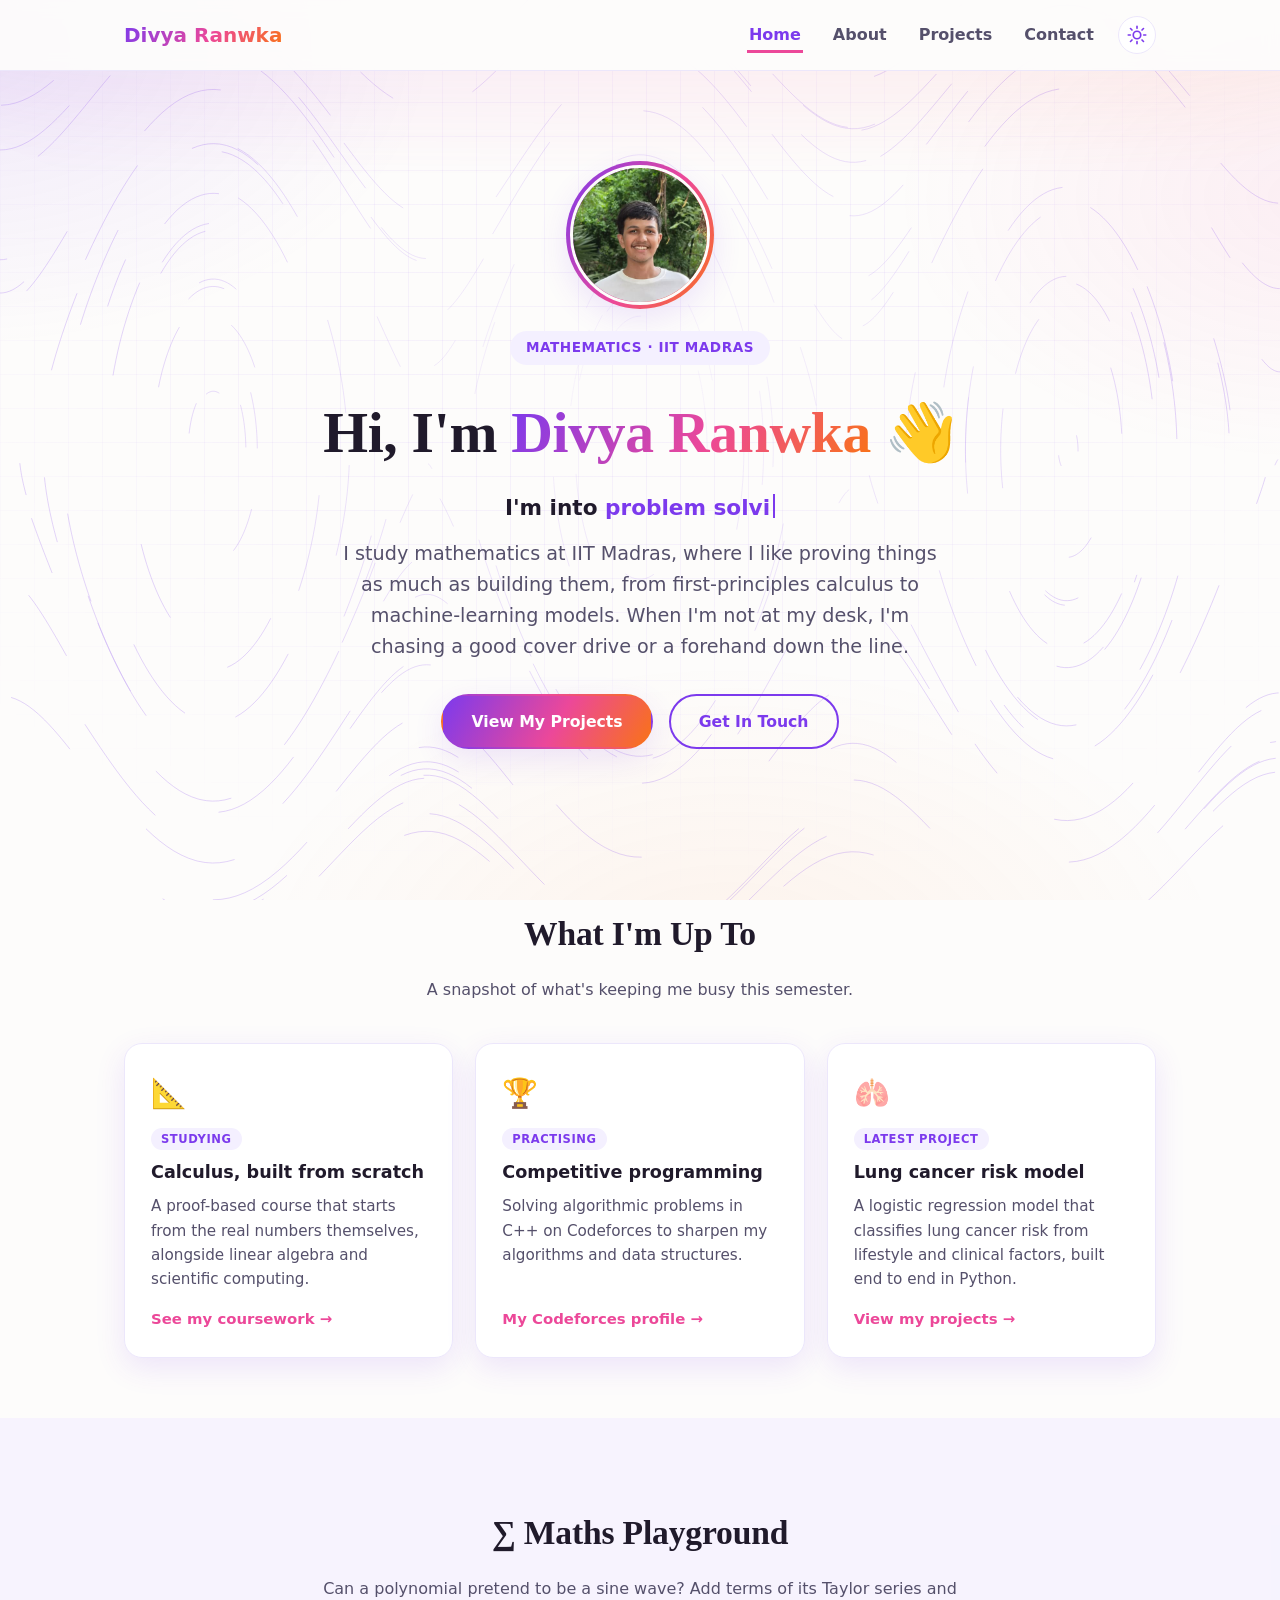
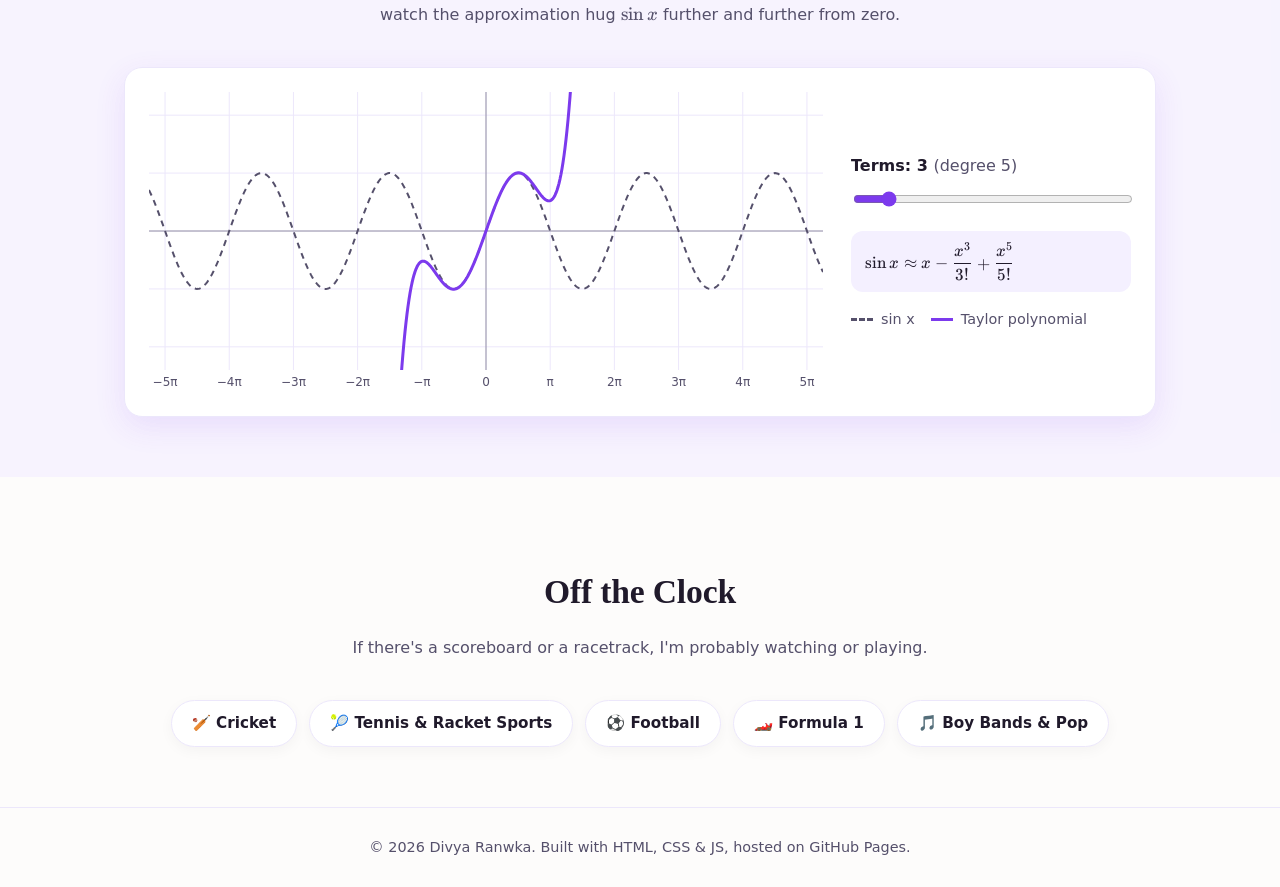
==== commit df9f9418: "Show full -5π..5π Taylor graph on phones Smaller axis labels on narrow screens; if they'd still coll" ====
--- a/index.html
+++ b/index.html
@@ -43,7 +43,7 @@
   })();
 </script>
 <link rel="stylesheet" href="vendor/katex/katex.min.css">
-<link rel="stylesheet" href="style.css?v=20261029b">
+<link rel="stylesheet" href="style.css?v=20261031a">
 </head>
 <body>
 <div class="backdrop" aria-hidden="true"><span class="bd-glow"></span><span class="bd-grid"></span><canvas class="bd-flow"></canvas><canvas class="bd-curve"></canvas></div>
@@ -165,7 +165,7 @@
 </footer>
 
 <script src="vendor/katex/katex.min.js"></script>
-<script src="script.js?v=20261029b"></script>
+<script src="script.js?v=20261031a"></script>
 <script>document.getElementById('year').textContent = new Date().getFullYear();</script>
 </body>
 </html>
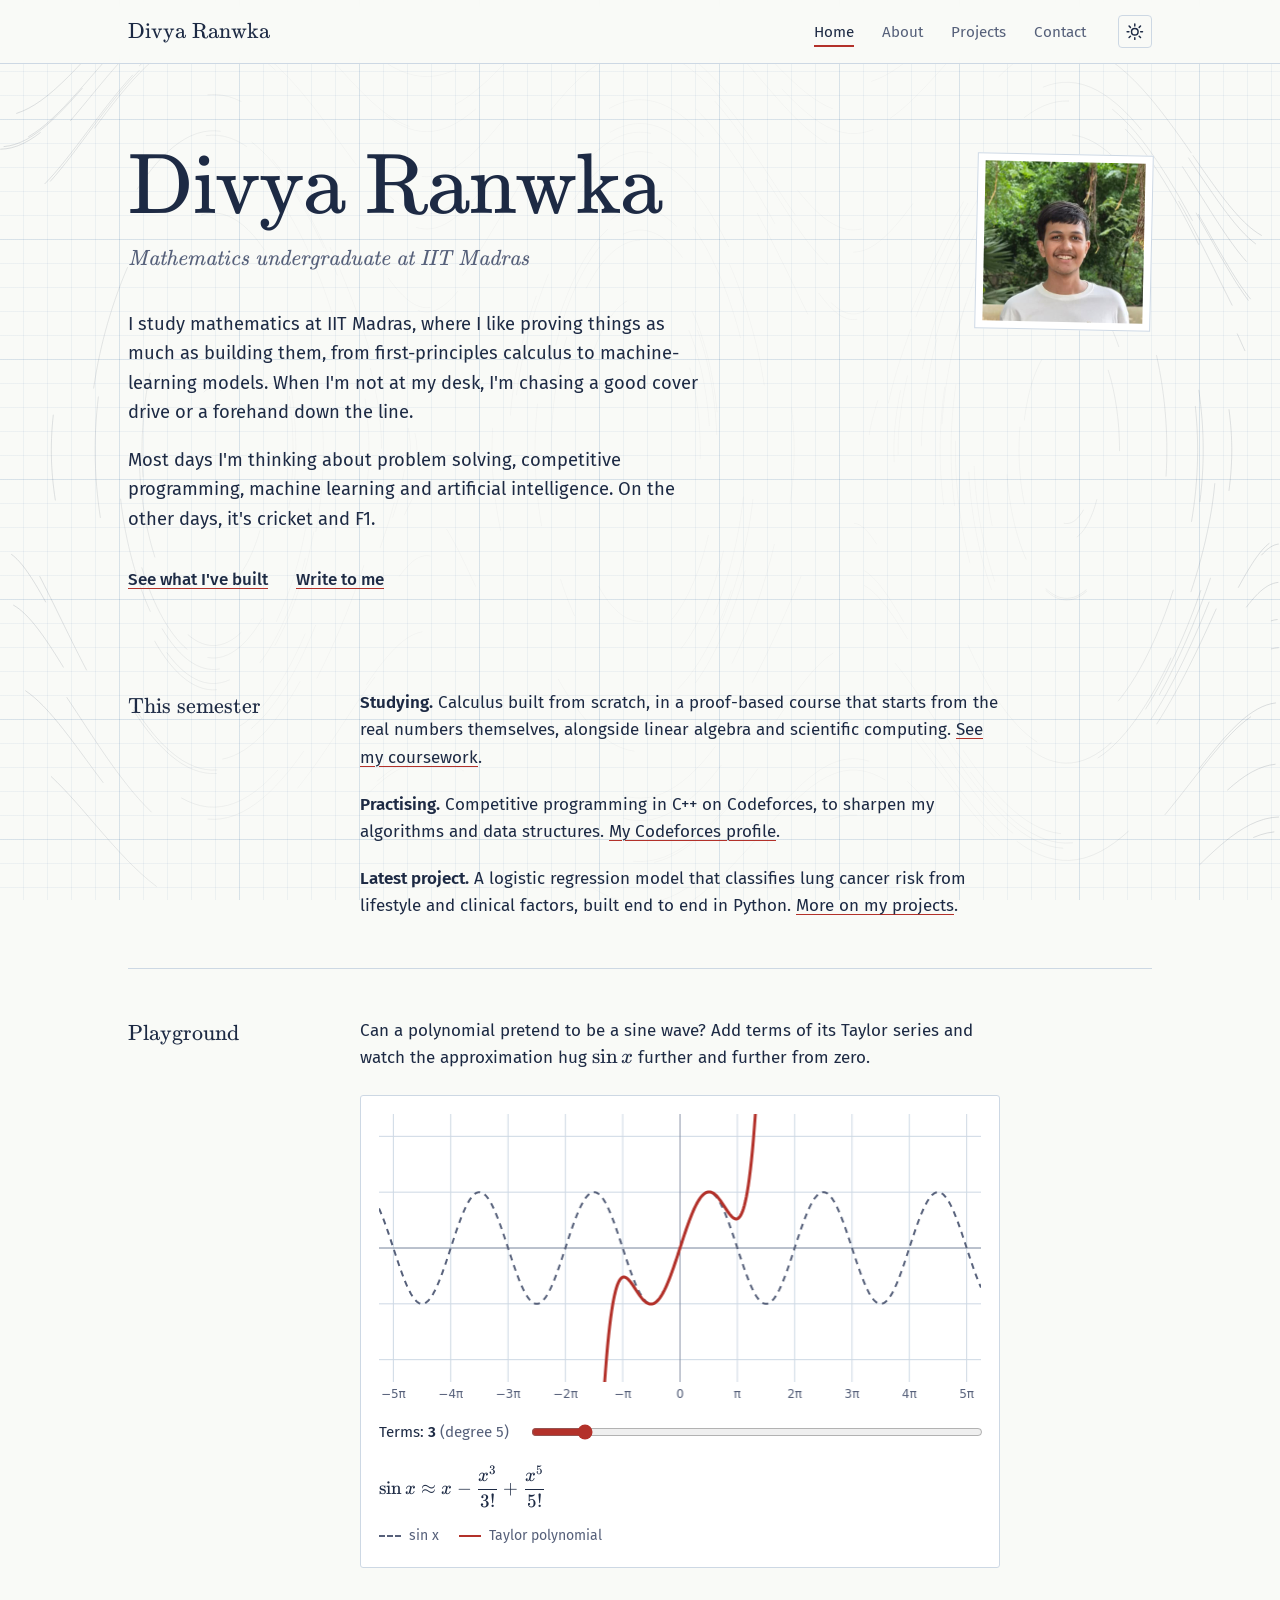
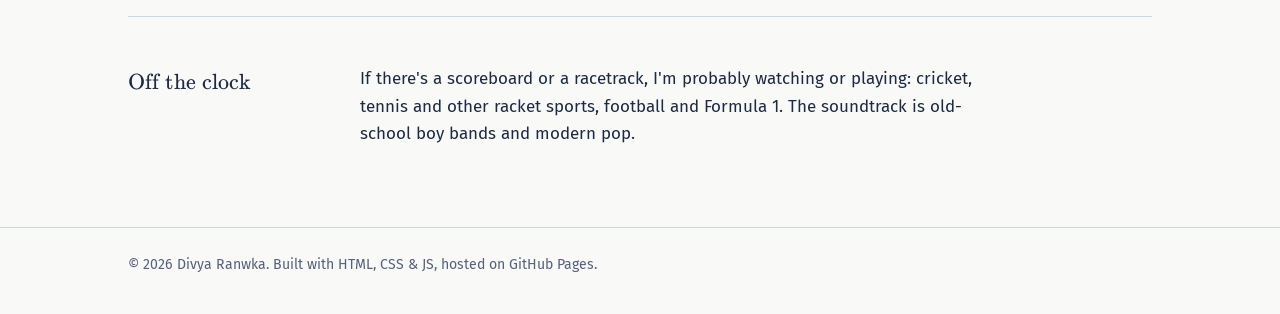
==== commit 9cb665c8: "Redesign: graph paper, Computer Modern and a blackboard dark mode Replace the templated look (gradie" ====
--- a/index.html
+++ b/index.html
@@ -6,8 +6,8 @@
 <title>Divya Ranwka</title>
 <meta name="description" content="Divya Ranwka — mathematics student at IIT Madras. Projects, coursework, competitive programming and an interactive Taylor-series playground.">
 <link rel="canonical" href="https://divyaranwka-rgb.github.io/Project-SciComp/">
-<meta name="theme-color" content="#fdfcfb" media="(prefers-color-scheme: light)">
-<meta name="theme-color" content="#13101b" media="(prefers-color-scheme: dark)">
+<meta name="theme-color" content="#f9faf7" media="(prefers-color-scheme: light)">
+<meta name="theme-color" content="#1f2a26" media="(prefers-color-scheme: dark)">
 <link rel="icon" href="favicon.svg" type="image/svg+xml">
 <link rel="icon" href="images/favicon-32.png" type="image/png" sizes="32x32">
 <link rel="apple-touch-icon" href="images/apple-touch-icon.png">
@@ -35,18 +35,13 @@
       : mq('(prefers-contrast: more)') ? 'contrast'
       : mq('(prefers-color-scheme: dark)') ? 'dark' : 'light';
     document.documentElement.setAttribute('data-theme', t);
-    // arm the scroll reveal early; a failsafe shows everything if the main script never runs
-    if ('IntersectionObserver' in window && !mq('(prefers-reduced-motion: reduce)')) {
-      document.documentElement.classList.add('reveal-ready');
-      setTimeout(function () { if (!window.__revealStarted) document.documentElement.classList.remove('reveal-ready'); }, 2500);
-    }
   })();
 </script>
 <link rel="stylesheet" href="vendor/katex/katex.min.css">
-<link rel="stylesheet" href="style.css?v=20261031a">
+<link rel="stylesheet" href="style.css?v=20261106a">
 </head>
 <body>
-<div class="backdrop" aria-hidden="true"><span class="bd-glow"></span><span class="bd-grid"></span><canvas class="bd-flow"></canvas><canvas class="bd-curve"></canvas></div>
+<div class="backdrop" aria-hidden="true"><span class="bd-grid"></span><canvas class="bd-flow"></canvas><canvas class="bd-curve"></canvas></div>
 
 <nav class="navbar">
   <div class="nav-inner">
@@ -76,96 +71,66 @@
   </div>
 </nav>
 
-<header class="hero">
-  <div class="container">
-    <div class="hero-avatar">
-      <img src="images/headshot.jpg" width="416" height="416" alt="Headshot">
+<main class="wrap">
+  <header class="home-intro">
+    <div>
+      <h1>Divya Ranwka</h1>
+      <p class="affiliation">Mathematics undergraduate at IIT Madras</p>
+      <div class="text">
+        <p>I study mathematics at IIT Madras, where I like proving things as much as building them, from first-principles calculus to machine-learning models. When I'm not at my desk, I'm chasing a good cover drive or a forehand down the line.</p>
+        <p>Most days I'm thinking about problem solving, competitive programming, machine learning and artificial intelligence. On the other days, it's cricket and F1.</p>
+      </div>
+      <p class="onward"><a href="projects.html">See what I've built</a> <a href="contact.html">Write to me</a></p>
     </div>
-    <span class="eyebrow">Mathematics · IIT Madras</span>
-    <h1>Hi, I'm <span class="highlight">Divya Ranwka</span> 👋</h1>
-    <p class="rotator">
-      <span class="sr-only">I'm into problem solving, competitive programming, machine learning, artificial intelligence, and cricket &amp; F1.</span>
-      <span aria-hidden="true">I'm into <span class="rotator-word" data-words="problem solving|competitive programming|machine learning|artificial intelligence|cricket &amp; F1">problem solving</span><span class="caret"></span></span>
-    </p>
-    <p class="tagline">I study mathematics at IIT Madras, where I like proving things as much as building them, from first-principles calculus to machine-learning models. When I'm not at my desk, I'm chasing a good cover drive or a forehand down the line.</p>
-    <div class="cta-row">
-      <a href="projects.html" class="btn btn-primary">View My Projects</a>
-      <a href="contact.html" class="btn btn-secondary">Get In Touch</a>
+    <figure class="portrait">
+      <img src="images/headshot.jpg" width="416" height="416" alt="Portrait of Divya Ranwka">
+    </figure>
+  </header>
+
+  <section class="sec">
+    <h2 class="sec-label">This semester</h2>
+    <div class="sec-body">
+      <ul class="runin">
+        <li><strong>Studying.</strong> Calculus built from scratch, in a proof-based course that starts from the real numbers themselves, alongside linear algebra and scientific computing. <a href="about.html#coursework">See my coursework</a>.</li>
+        <li><strong>Practising.</strong> Competitive programming in C++ on Codeforces, to sharpen my algorithms and data structures. <a href="https://codeforces.com/profile/Uncomplecable" target="_blank" rel="noopener">My Codeforces profile</a>.</li>
+        <li><strong>Latest project.</strong> A logistic regression model that classifies lung cancer risk from lifestyle and clinical factors, built end to end in Python. <a href="projects.html">More on my projects</a>.</li>
+      </ul>
     </div>
-  </div>
-</header>
-
-<section>
-  <div class="container">
-    <h2 class="section-title center">What I'm Up To</h2>
-    <p class="section-subtitle center">A snapshot of what's keeping me busy this semester.</p>
-    <div class="highlight-grid">
-      <div class="highlight-card">
-        <div class="emoji">📐</div>
-        <span class="card-label">Studying</span>
-        <h3>Calculus, built from scratch</h3>
-        <p>A proof-based course that starts from the real numbers themselves, alongside linear algebra and scientific computing.</p>
-        <a class="card-link" href="about.html#coursework">See my coursework →</a>
-      </div>
-      <div class="highlight-card">
-        <div class="emoji">🏆</div>
-        <span class="card-label">Practising</span>
-        <h3>Competitive programming</h3>
-        <p>Solving algorithmic problems in C++ on Codeforces to sharpen my algorithms and data structures.</p>
-        <a class="card-link" href="https://codeforces.com/profile/Uncomplecable" target="_blank" rel="noopener">My Codeforces profile →</a>
-      </div>
-      <div class="highlight-card">
-        <div class="emoji">🫁</div>
-        <span class="card-label">Latest project</span>
-        <h3>Lung cancer risk model</h3>
-        <p>A logistic regression model that classifies lung cancer risk from lifestyle and clinical factors, built end to end in Python.</p>
-        <a class="card-link" href="projects.html">View my projects →</a>
-      </div>
-    </div>
-  </div>
-</section>
-
-<section class="band" id="playground">
-  <div class="container">
-    <h2 class="section-title center">∑ Maths Playground</h2>
-    <p class="section-subtitle center">Can a polynomial pretend to be a sine wave? Add terms of its Taylor series and watch the approximation hug <span class="katex"><span class="katex-mathml"><math xmlns="http://www.w3.org/1998/Math/MathML"><semantics><mrow><mi>sin</mi><mo>⁡</mo><mi>x</mi></mrow><annotation encoding="application/x-tex">\sin x</annotation></semantics></math></span><span class="katex-html" aria-hidden="true"><span class="base"><span class="strut" style="height:0.6679em;"></span><span class="mop">sin</span><span class="mspace" style="margin-right:0.1667em;"></span><span class="mord mathnormal">x</span></span></span></span> further and further from zero.</p>
-    <div class="playground-card">
-      <canvas id="taylor-canvas" role="img" aria-label="Graph of sin x and its Taylor polynomial approximation"></canvas>
-      <div class="playground-controls">
-        <label for="taylor-terms">Terms: <strong id="taylor-count">3</strong> <span class="muted" id="taylor-degree">(degree 5)</span></label>
-        <input type="range" id="taylor-terms" min="1" max="20" step="1" value="3">
-        <p class="taylor-formula" id="taylor-formula" aria-live="polite"></p>
-        <div class="legend">
-          <span><i class="swatch swatch-sin"></i> sin x</span>
-          <span><i class="swatch swatch-poly"></i> Taylor polynomial</span>
+  </section>
+  <section class="sec">
+    <h2 class="sec-label">Playground</h2>
+    <div class="sec-body">
+      <p>Can a polynomial pretend to be a sine wave? Add terms of its Taylor series and watch the approximation hug <span class="katex"><span class="katex-mathml"><math xmlns="http://www.w3.org/1998/Math/MathML"><semantics><mrow><mi>sin</mi><mo>⁡</mo><mi>x</mi></mrow><annotation encoding="application/x-tex">\sin x</annotation></semantics></math></span><span class="katex-html" aria-hidden="true"><span class="base"><span class="strut" style="height:0.6679em;"></span><span class="mop">sin</span><span class="mspace" style="margin-right:0.1667em;"></span><span class="mord mathnormal">x</span></span></span></span> further and further from zero.</p>
+      <div class="figure playground-card" id="playground">
+        <canvas id="taylor-canvas" role="img" aria-label="Graph of sin x and its Taylor polynomial approximation"></canvas>
+        <div class="playground-controls">
+          <label for="taylor-terms">Terms: <strong id="taylor-count">3</strong> <span class="muted" id="taylor-degree">(degree 5)</span></label>
+          <input type="range" id="taylor-terms" min="1" max="20" step="1" value="3">
+          <p class="taylor-formula" id="taylor-formula" aria-live="polite"></p>
+          <div class="legend">
+            <span><i class="swatch swatch-sin"></i> sin x</span>
+            <span><i class="swatch swatch-poly"></i> Taylor polynomial</span>
+          </div>
         </div>
       </div>
     </div>
-  </div>
-</section>
-
-<section>
-  <div class="container">
-    <h2 class="section-title center">Off the Clock</h2>
-    <p class="section-subtitle center">If there's a scoreboard or a racetrack, I'm probably watching or playing.</p>
-    <div class="chip-grid">
-      <span class="chip">🏏 Cricket</span>
-      <span class="chip">🎾 Tennis &amp; Racket Sports</span>
-      <span class="chip">⚽ Football</span>
-      <span class="chip">🏎️ Formula 1</span>
-      <span class="chip">🎵 Boy Bands &amp; Pop</span>
+  </section>
+  <section class="sec">
+    <h2 class="sec-label">Off the clock</h2>
+    <div class="sec-body">
+      <p>If there's a scoreboard or a racetrack, I'm probably watching or playing: cricket, tennis and other racket sports, football and Formula 1. The soundtrack is old-school boy bands and modern pop.</p>
     </div>
-  </div>
-</section>
+  </section>
+</main>
 
 <footer>
-  <div class="container">
+  <div class="wrap">
     &copy; <span id="year"></span> Divya Ranwka. Built with HTML, CSS &amp; JS, hosted on GitHub Pages.
   </div>
 </footer>
 
 <script src="vendor/katex/katex.min.js"></script>
-<script src="script.js?v=20261031a"></script>
+<script src="script.js?v=20261106a"></script>
 <script>document.getElementById('year').textContent = new Date().getFullYear();</script>
 </body>
 </html>
--- a/style.css
+++ b/style.css
@@ -1,318 +1,368 @@
-/* ============================================
-   Divya Ranwka — Portfolio Site
-   Bold & Colorful theme
-   ============================================ */
-
-/* ---------- FONTS (self-hosted, variable weight) ---------- */
+/* =====================================================================
+   Divya Ranwka — personal site
+   Graph paper and fountain-pen ink by day, a blackboard by night.
+   Headings: Computer Modern (the typeface of maths papers)
+   Body:     Fira Sans
+   ===================================================================== */
+
+/* ---------- Fonts (self-hosted) ---------- */
 
 @font-face {
-  font-family: "Inter";
+  font-family: "CM";
+  src: url("vendor/katex/fonts/KaTeX_Main-Regular.woff2") format("woff2");
+  font-weight: 400;
   font-style: normal;
-  font-weight: 100 900;
   font-display: swap;
-  src: url("fonts/inter-latin-wght-normal.woff2") format("woff2");
-  unicode-range: U+0000-00FF,U+0131,U+0152-0153,U+02BB-02BC,U+02C6,U+02DA,U+02DC,U+0304,U+0308,U+0329,U+2000-206F,U+2074,U+20AC,U+2122,U+2191,U+2193,U+2212,U+2215,U+FEFF,U+FFFD;
 }
 
 @font-face {
-  font-family: "Source Serif 4";
+  font-family: "CM";
+  src: url("vendor/katex/fonts/KaTeX_Main-Italic.woff2") format("woff2");
+  font-weight: 400;
+  font-style: italic;
+  font-display: swap;
+}
+
+@font-face {
+  font-family: "CM";
+  src: url("vendor/katex/fonts/KaTeX_Main-Bold.woff2") format("woff2");
+  font-weight: 700;
   font-style: normal;
-  font-weight: 200 900;
   font-display: swap;
-  src: url("fonts/source-serif-4-latin-wght-normal.woff2") format("woff2");
-  unicode-range: U+0000-00FF,U+0131,U+0152-0153,U+02BB-02BC,U+02C6,U+02DA,U+02DC,U+0304,U+0308,U+0329,U+2000-206F,U+2074,U+20AC,U+2122,U+2191,U+2193,U+2212,U+2215,U+FEFF,U+FFFD;
-}
+}
+
+@font-face {
+  font-family: "Fira Sans";
+  src: url("fonts/fira-sans-latin-400-normal.woff2") format("woff2");
+  font-weight: 400;
+  font-style: normal;
+  font-display: swap;
+}
+
+@font-face {
+  font-family: "Fira Sans";
+  src: url("fonts/fira-sans-latin-400-italic.woff2") format("woff2");
+  font-weight: 400;
+  font-style: italic;
+  font-display: swap;
+}
+
+@font-face {
+  font-family: "Fira Sans";
+  src: url("fonts/fira-sans-latin-500-normal.woff2") format("woff2");
+  font-weight: 500;
+  font-style: normal;
+  font-display: swap;
+}
+
+@font-face {
+  font-family: "Fira Sans";
+  src: url("fonts/fira-sans-latin-600-normal.woff2") format("woff2");
+  font-weight: 600;
+  font-style: normal;
+  font-display: swap;
+}
+
+/* ---------- Tokens ---------- */
 
 :root {
-  --font-body: "Inter", system-ui, -apple-system, "Segoe UI", Roboto, sans-serif;
-  --font-heading: "Source Serif 4", Georgia, "Times New Roman", serif;
-  --bg: #fdfcfb;
-  --bg-alt: #f4f0ff;
-  --text: #201a2b;
-  --text-soft: #55506b;
-  --purple: #7c3aed;
-  --pink: #ec4899;
-  --orange: #f97316;
-  --yellow: #facc15;
-  --teal: #14b8a6;
-  --gradient: linear-gradient(120deg, var(--purple), var(--pink) 55%, var(--orange));
-  --card-bg: #ffffff;
-  --border: #ece7fb;
-  --shadow: 0 10px 30px rgba(124, 58, 237, 0.12);
-  --radius: 18px;
-  --max-width: 1080px;
-
-  /* theme-dependent colours (light values) */
-  --accent: #7c3aed;           /* purple used for text, borders and icons */
-  --link: #ec4899;
-  --nav-bg: rgba(253, 252, 251, 0.9);
-  --chip-shadow: 0 4px 14px rgba(0, 0, 0, 0.04);
-  --ongoing-bg: #e6faf7;
-  --ongoing-text: #0f766e;
-  --note-bg: #fff7e6;
-  --note-text: #7a5c00;
-  --hero-glow: 0.15;
-  --on-gradient: #fff;
-  --grid-line: rgba(124, 58, 237, 0.055);
-  --glow-1: rgba(124, 58, 237, 0.10);
-  --glow-2: rgba(236, 72, 153, 0.08);
-  --glow-3: rgba(249, 115, 22, 0.07);
-  --sim-opacity: 0.45;
-  --curve-opacity: 0.6;
+  --font-head: "CM", "Latin Modern Roman", "CMU Serif", Georgia, serif;
+  --font-body: "Fira Sans", system-ui, -apple-system, "Segoe UI", sans-serif;
+
+  /* graph paper + fountain-pen ink + red pen */
+  --paper: #f9faf7;
+  --paper-raised: #ffffff;
+  --ink: #1d2a44;
+  --ink-soft: #56607a;
+  --rule: #cdd8e4;
+  --red: #b3312a;
+
+  --grid-minor: rgba(84, 128, 178, 0.075);
+  --grid-major: rgba(84, 128, 178, 0.13);
+
+  /* read by script.js */
+  --accent: var(--red);
+  --link: var(--red);
+  --text-soft: var(--ink-soft);
+  --border: var(--rule);
+  --sim-stroke: #1d2a44;
+  --curve-stroke: #b3312a;
+  --sim-opacity: 0.32;
+  --curve-opacity: 0.5;
+
+  --measure: 40rem;
+  --label-col: 11rem;
+  --gap: 3.5rem;
+
   color-scheme: light;
 }
 
-/* Themes. script in each page's <head> resolves the visitor's choice
-   (auto / light / dark / contrast) and sets data-theme before first paint.
-   The @media block below is only a fallback for visitors without JavaScript;
-   keep it in sync with the dark block. */
+/* Blackboard. Kept in two places: explicit choice, and the no-JS fallback. */
 :root[data-theme="dark"] {
-  --bg: #13101b;
-  --bg-alt: #251d38;
-  --text: #ece8f6;
-  --text-soft: #a8a1bd;
-  --card-bg: #1c1727;
-  --border: #2f2742;
-  --shadow: 0 10px 30px rgba(0, 0, 0, 0.45);
-  --accent: #b69cff;
-  --link: #f472b6;
-  --nav-bg: rgba(19, 16, 27, 0.85);
-  --chip-shadow: 0 4px 14px rgba(0, 0, 0, 0.3);
-  --ongoing-bg: #0f3532;
-  --ongoing-text: #5eead4;
-  --note-bg: #3a2f0d;
-  --note-text: #fde68a;
-  --hero-glow: 0.22;
-  --grid-line: rgba(182, 156, 255, 0.05);
-  --glow-1: rgba(124, 58, 237, 0.20);
-  --glow-2: rgba(236, 72, 153, 0.12);
-  --glow-3: rgba(249, 115, 22, 0.08);
-  --sim-opacity: 0.5;
-  --curve-opacity: 0.7;
+  --paper: #1f2a26;
+  --paper-raised: #243129;
+  --ink: #e9eae3;
+  --ink-soft: #a6b0a9;
+  --rule: #3a4943;
+  --red: #e9cf73;
+  --grid-minor: transparent;
+  --grid-major: transparent;
+  --sim-stroke: #e9eae3;
+  --curve-stroke: #e9cf73;
+  --sim-opacity: 0.24;
+  --curve-opacity: 0.55;
   color-scheme: dark;
 }
 
 @media (prefers-color-scheme: dark) {
   :root:not([data-theme]) {
-    --bg: #13101b;
-    --bg-alt: #251d38;
-    --text: #ece8f6;
-    --text-soft: #a8a1bd;
-    --card-bg: #1c1727;
-    --border: #2f2742;
-    --shadow: 0 10px 30px rgba(0, 0, 0, 0.45);
-    --accent: #b69cff;
-    --link: #f472b6;
-    --nav-bg: rgba(19, 16, 27, 0.85);
-    --chip-shadow: 0 4px 14px rgba(0, 0, 0, 0.3);
-    --ongoing-bg: #0f3532;
-    --ongoing-text: #5eead4;
-    --note-bg: #3a2f0d;
-    --note-text: #fde68a;
-    --hero-glow: 0.22;
-  --grid-line: rgba(182, 156, 255, 0.05);
-  --glow-1: rgba(124, 58, 237, 0.20);
-  --glow-2: rgba(236, 72, 153, 0.12);
-  --glow-3: rgba(249, 115, 22, 0.08);
-  --sim-opacity: 0.5;
-  --curve-opacity: 0.7;
+    --paper: #1f2a26;
+    --paper-raised: #243129;
+    --ink: #e9eae3;
+    --ink-soft: #a6b0a9;
+    --rule: #3a4943;
+    --red: #e9cf73;
+    --grid-minor: transparent;
+    --grid-major: transparent;
+    --sim-stroke: #e9eae3;
+    --curve-stroke: #e9cf73;
+    --sim-opacity: 0.24;
+    --curve-opacity: 0.55;
     color-scheme: dark;
   }
 }
 
-/* High contrast: black / white with bright yellow accents and cyan links.
-   Gradients become solid yellow because purple on black is too dim. */
+/* High contrast: black and white, yellow accents, cyan links. */
 :root[data-theme="contrast"] {
-  --bg: #000;
-  --bg-alt: #000;
-  --text: #fff;
-  --text-soft: #f2f2f2;
-  --purple: #ffe14d;
-  --pink: #ffe14d;
-  --orange: #ffe14d;
-  --gradient: linear-gradient(#ffe14d, #ffe14d);
-  --card-bg: #000;
-  --border: #fff;
-  --shadow: none;
-  --accent: #ffe14d;
+  --paper: #000;
+  --paper-raised: #000;
+  --ink: #fff;
+  --ink-soft: #f2f2f2;
+  --rule: #fff;
+  --red: #ffe14d;
   --link: #5ce1ff;
-  --nav-bg: #000;
-  --chip-shadow: none;
-  --ongoing-bg: #000;
-  --ongoing-text: #6dffb5;
-  --note-bg: #000;
-  --note-text: #ffe14d;
-  --hero-glow: 0;
-  --on-gradient: #000;
+  --grid-minor: transparent;
+  --grid-major: transparent;
+  --sim-stroke: #5c5c5c;
+  --curve-stroke: #6e6e6e;
+  --sim-opacity: 1;
+  --curve-opacity: 1;
   color-scheme: dark;
 }
 
-:root[data-theme="contrast"] body {
-  transition: none;
-}
-
-:root[data-theme="contrast"] :is(.about-card, .project-card, .highlight-card, .contact-card, .chip, .navbar, footer) {
-  border-width: 2px;
-}
-
-:root[data-theme="contrast"] :is(.tag, .eyebrow) {
-  border: 1.5px solid currentColor;
-}
-
-:root[data-theme="contrast"] :is(.project-link, .contact-card h3, main a, section p a) {
-  text-decoration: underline;
-  text-underline-offset: 3px;
-}
-
-:root[data-theme="contrast"] .project-thumb {
-  border-bottom: 2px solid var(--border);
-}
-
-:root[data-theme="contrast"] :focus-visible {
-  outline: 3px solid var(--link) !important;
-  outline-offset: 3px;
-}
-
-* {
+/* ---------- Base ---------- */
+
+*,
+*::before,
+*::after {
   box-sizing: border-box;
 }
 
 html {
-  scroll-behavior: smooth;
+  -webkit-text-size-adjust: 100%;
 }
 
 body {
   margin: 0;
+  background-color: var(--paper);
+  color: var(--ink);
   font-family: var(--font-body);
-  font-feature-settings: "cv11", "ss01";
+  font-size: 1.0625rem;
+  line-height: 1.6;
   -webkit-font-smoothing: antialiased;
-  background: var(--bg);
-  color: var(--text);
-  line-height: 1.6;
-  transition: background-color 0.25s ease, color 0.25s ease;
-}
-
-h1, h2,
-.section-title,
-.compose-card h2 {
-  font-family: var(--font-heading);
-  font-weight: 650;
-  letter-spacing: -0.005em;
-}
-
-img, svg {
+}
+
+img {
+  display: block;
   max-width: 100%;
-  display: block;
+  height: auto;
+}
+
+h1,
+h2,
+h3 {
+  font-family: var(--font-head);
+  font-weight: 400;
+  line-height: 1.15;
+  margin: 0;
+}
+
+p {
+  margin: 0 0 1em;
+}
+
+p:last-child {
+  margin-bottom: 0;
 }
 
 a {
   color: inherit;
-  text-decoration: none;
-}
-
-.container {
-  max-width: var(--max-width);
+  text-decoration: underline;
+  text-decoration-color: var(--link);
+  text-decoration-thickness: 1px;
+  text-underline-offset: 0.2em;
+}
+
+a:hover {
+  color: var(--link);
+}
+
+:focus-visible {
+  outline: 2px solid var(--red);
+  outline-offset: 3px;
+  border-radius: 2px;
+}
+
+::selection {
+  background: color-mix(in srgb, var(--red) 22%, transparent);
+}
+
+.sr-only {
+  position: absolute;
+  width: 1px;
+  height: 1px;
+  margin: -1px;
+  padding: 0;
+  overflow: hidden;
+  clip: rect(0, 0, 0, 0);
+  white-space: nowrap;
+  border: 0;
+}
+
+.wrap {
+  width: 100%;
+  max-width: 68rem;
   margin: 0 auto;
-  padding: 0 24px;
-}
-
-/* ---------- NAVBAR ---------- */
+  padding: 0 2rem;
+}
+
+/* ---------- Background: graph paper + live simulations ---------- */
+
+.backdrop {
+  position: fixed;
+  inset: 0;
+  z-index: -1;
+  pointer-events: none;
+  overflow: hidden;
+}
+
+.bd-grid {
+  position: absolute;
+  inset: 0;
+  background-image:
+    linear-gradient(var(--grid-major) 1px, transparent 1px),
+    linear-gradient(90deg, var(--grid-major) 1px, transparent 1px),
+    linear-gradient(var(--grid-minor) 1px, transparent 1px),
+    linear-gradient(90deg, var(--grid-minor) 1px, transparent 1px);
+  background-size: 120px 120px, 120px 120px, 24px 24px, 24px 24px;
+  background-position: -1px -1px;
+}
+
+.backdrop canvas {
+  position: absolute;
+  inset: 0;
+  width: 100%;
+  height: 100%;
+}
+
+.bd-flow {
+  opacity: var(--sim-opacity);
+  /* keep the flow out from under the reading column */
+  -webkit-mask-image: linear-gradient(90deg, #000 0%, rgba(0, 0, 0, 0.18) 22%, rgba(0, 0, 0, 0.18) 78%, #000 100%);
+  mask-image: linear-gradient(90deg, #000 0%, rgba(0, 0, 0, 0.18) 22%, rgba(0, 0, 0, 0.18) 78%, #000 100%);
+}
+
+.bd-curve {
+  opacity: var(--curve-opacity);
+}
+
+/* ---------- Navigation ---------- */
 
 .navbar {
   position: sticky;
   top: 0;
-  z-index: 100;
-  background: var(--nav-bg);
-  backdrop-filter: blur(8px);
-  border-bottom: 1px solid var(--border);
+  z-index: 50;
+  background: color-mix(in srgb, var(--paper) 92%, transparent);
+  -webkit-backdrop-filter: blur(6px);
+  backdrop-filter: blur(6px);
+  border-bottom: 1px solid var(--rule);
 }
 
 .nav-inner {
-  max-width: var(--max-width);
-  margin: 0 auto;
-  padding: 16px 24px;
   display: flex;
   align-items: center;
-  justify-content: space-between;
+  gap: 2rem;
+  max-width: 68rem;
+  margin: 0 auto;
+  padding: 0.9rem 2rem;
 }
 
 .logo {
-  font-weight: 800;
-  font-size: 1.25rem;
-  background: var(--gradient);
-  -webkit-background-clip: text;
-  background-clip: text;
-  color: transparent;
+  margin-right: auto;
+  font-family: var(--font-head);
+  font-size: 1.35rem;
+  color: var(--ink);
+  text-decoration: none;
+}
+
+.logo:hover {
+  color: var(--ink);
 }
 
 .nav-links {
   display: flex;
-  gap: 28px;
+  gap: 1.75rem;
+  margin: 0;
+  padding: 0;
   list-style: none;
-  margin: 0;
-  padding: 0;
 }
 
 .nav-links a {
-  font-weight: 600;
-  color: var(--text-soft);
-  padding: 6px 2px;
-  border-bottom: 3px solid transparent;
-  transition: color 0.2s ease, border-color 0.2s ease;
-}
-
-.nav-links a:hover,
+  font-size: 0.95rem;
+  color: var(--ink-soft);
+  text-decoration: none;
+  padding: 0.25rem 0;
+  border-bottom: 2px solid transparent;
+}
+
+.nav-links a:hover {
+  color: var(--ink);
+}
+
 .nav-links a.active {
-  color: var(--accent);
-  border-color: var(--pink);
-}
-
-.logo {
-  margin-right: auto;
-}
-
+  color: var(--ink);
+  border-bottom-color: var(--red);
+}
+
+/* theme picker */
 .theme-picker {
   position: relative;
-  margin-left: 22px;
 }
 
 .theme-toggle {
   display: inline-flex;
   align-items: center;
   justify-content: center;
-  width: 38px;
-  height: 38px;
+  width: 2.1rem;
+  height: 2.1rem;
   padding: 0;
-  border-radius: 50%;
-  border: 1px solid var(--border);
-  background: var(--card-bg);
-  color: var(--accent);
+  border: 1px solid var(--rule);
+  border-radius: 4px;
+  background: transparent;
+  color: var(--ink);
   cursor: pointer;
-  transition: transform 0.2s ease, border-color 0.2s ease;
 }
 
 .theme-toggle:hover,
 .theme-toggle[aria-expanded="true"] {
-  border-color: var(--accent);
-}
-
-.theme-toggle:hover {
-  transform: rotate(-15deg);
-}
-
-.theme-toggle:focus-visible,
-.nav-toggle:focus-visible,
-.theme-menu button:focus-visible {
-  outline: 2px solid var(--accent);
-  outline-offset: 2px;
+  border-color: var(--ink-soft);
 }
 
 .theme-toggle svg {
-  width: 20px;
-  height: 20px;
-}
-
-/* the button shows the icon of the theme currently in use */
+  width: 1.1rem;
+  height: 1.1rem;
+}
+
 .theme-toggle .icon-moon,
 .theme-toggle .icon-contrast { display: none; }
 :root[data-theme="dark"] .theme-toggle .icon-sun,
@@ -322,17 +372,17 @@
 
 .theme-menu {
   position: absolute;
-  top: calc(100% + 10px);
+  top: calc(100% + 0.5rem);
   right: 0;
-  z-index: 200;
-  min-width: 220px;
-  margin: 0;
-  padding: 6px;
+  z-index: 60;
+  min-width: 13.5rem;
+  margin: 0;
+  padding: 0.35rem;
   list-style: none;
-  background: var(--card-bg);
-  border: 1px solid var(--border);
-  border-radius: 14px;
-  box-shadow: var(--shadow);
+  background: var(--paper-raised);
+  border: 1px solid var(--rule);
+  border-radius: 4px;
+  box-shadow: 0 10px 28px rgba(20, 30, 50, 0.12);
 }
 
 .theme-menu[hidden] {
@@ -342,22 +392,21 @@
 .theme-menu button {
   display: flex;
   align-items: center;
-  gap: 10px;
+  gap: 0.7rem;
   width: 100%;
-  padding: 9px 12px;
-  border: none;
-  border-radius: 9px;
+  padding: 0.5rem 0.65rem;
+  border: 0;
+  border-radius: 3px;
   background: none;
-  color: var(--text);
+  color: var(--ink);
   font: inherit;
   font-size: 0.95rem;
-  font-weight: 600;
   text-align: left;
   cursor: pointer;
 }
 
 .theme-menu button:hover {
-  background: var(--bg-alt);
+  background: color-mix(in srgb, var(--rule) 45%, transparent);
 }
 
 .theme-menu button > span {
@@ -366,15 +415,20 @@
 }
 
 .theme-menu button svg {
-  width: 18px;
-  height: 18px;
   flex: none;
-  color: var(--accent);
+  width: 1.05rem;
+  height: 1.05rem;
+  color: var(--ink-soft);
+}
+
+.theme-menu .hint {
+  font-size: 0.8rem;
+  color: var(--ink-soft);
 }
 
 .theme-menu .check {
   margin-left: auto;
-  color: var(--accent);
+  color: var(--red);
   visibility: hidden;
 }
 
@@ -382,1156 +436,620 @@
   visibility: visible;
 }
 
-.theme-menu .hint {
-  font-weight: 500;
-  font-size: 0.8rem;
-  color: var(--text-soft);
-}
-
-:root[data-theme="contrast"] .theme-menu {
-  border-width: 2px;
-}
-
-:root[data-theme="contrast"] .theme-menu button:hover {
-  outline: 2px solid var(--accent);
-  outline-offset: -2px;
-}
-
+/* mobile menu button */
 .nav-toggle {
   display: none;
   flex-direction: column;
+  justify-content: center;
   gap: 5px;
-  background: none;
-  border: none;
+  width: 2.1rem;
+  height: 2.1rem;
+  padding: 0 0.45rem;
+  border: 1px solid var(--rule);
+  border-radius: 4px;
+  background: transparent;
   cursor: pointer;
-  padding: 6px;
 }
 
 .nav-toggle span {
-  width: 26px;
-  height: 3px;
-  background: var(--accent);
-  border-radius: 2px;
-}
-
-/* ---------- HERO ---------- */
-
-.hero {
-  padding: 90px 0 70px;
-  text-align: center;
-  position: relative;
-  overflow: hidden;
-}
-
-.hero::before {
-  content: "";
-  position: absolute;
-  inset: -40% -10% auto -10%;
-  height: 480px;
-  background: var(--gradient);
-  opacity: var(--hero-glow);
-  filter: blur(60px);
-  /* fade the glow out before the hero's bottom edge so it isn't cut off in a hard line */
-  -webkit-mask-image: linear-gradient(to bottom, #000 35%, transparent 85%);
-  mask-image: linear-gradient(to bottom, #000 35%, transparent 85%);
-  z-index: -1;
-  border-radius: 50%;
-}
-
-.eyebrow {
-  display: inline-block;
-  padding: 6px 16px;
-  border-radius: 999px;
-  background: var(--bg-alt);
-  color: var(--accent);
-  font-weight: 700;
-  font-size: 0.85rem;
-  letter-spacing: 0.04em;
-  text-transform: uppercase;
-  margin-bottom: 22px;
-}
-
-.hero h1 {
-  font-size: clamp(2.3rem, 5.2vw, 3.6rem);
-  margin: 0 0 12px;
-  font-weight: 650;
-}
-
-.hero h1 .highlight {
-  background: var(--gradient);
-  -webkit-background-clip: text;
-  background-clip: text;
-  color: transparent;
-}
-
-.hero p.tagline {
-  font-size: 1.2rem;
-  color: var(--text-soft);
-  max-width: 600px;
-  margin: 0 auto 32px;
-}
-
-.cta-row {
-  display: flex;
-  gap: 16px;
-  justify-content: center;
-  flex-wrap: wrap;
-}
-
-.btn {
-  display: inline-block;
-  padding: 13px 28px;
-  border-radius: 999px;
-  font-weight: 700;
-  font-size: 0.98rem;
-  transition: transform 0.15s ease, box-shadow 0.15s ease;
-  border: 2px solid transparent;
-}
-
-.btn:hover {
-  transform: translateY(-2px);
-}
-
-.btn-primary {
-  background: var(--gradient);
-  color: var(--on-gradient);
-  box-shadow: var(--shadow);
-}
-
-.btn-secondary {
-  background: transparent;
-  color: var(--accent);
-  border-color: var(--accent);
-}
-
-.btn-secondary:hover {
-  background: var(--bg-alt);
-}
-
-/* ---------- SECTIONS ---------- */
-
-section {
-  padding: 60px 0;
-}
-
-.section-title {
-  font-size: 2.1rem;
-  font-weight: 650;
-  margin-bottom: 8px;
-}
-
-.section-subtitle {
-  color: var(--text-soft);
-  margin-bottom: 40px;
-  max-width: 640px;
-}
-
-/* Home: interest chips */
-
-.chip-grid {
+  display: block;
+  height: 1.5px;
+  background: var(--ink);
+}
+
+/* ---------- Page structure ---------- */
+
+main {
+  display: block;
+}
+
+/* page opening */
+.opening {
+  padding: 4.5rem 0 1.5rem;
+}
+
+.opening h1 {
+  font-size: clamp(2.6rem, 6.5vw, 4.4rem);
+  letter-spacing: -0.012em;
+  line-height: 1.02;
+}
+
+.opening .lead {
+  max-width: var(--measure);
+  margin-top: 1.1rem;
+  font-size: 1.15rem;
+  color: var(--ink-soft);
+}
+
+/* a section: title in the margin, content in the reading column */
+.sec {
+  display: grid;
+  grid-template-columns: var(--label-col) minmax(0, var(--measure));
+  column-gap: var(--gap);
+  padding: 3rem 0;
+}
+
+.sec + .sec {
+  border-top: 1px solid var(--rule);
+}
+
+.sec-label {
+  margin: 0;
+  font-family: var(--font-head);
+  font-weight: 400;
+  font-size: 1.4rem;
+  line-height: 1.3;
+  padding-top: 0.15rem;
+}
+
+.sec-body > * + * {
+  margin-top: 1.1rem;
+}
+
+.sec-body p,
+.sec-body li {
+  max-width: var(--measure);
+}
+
+/* ---------- Home ---------- */
+
+.home-intro {
+  display: grid;
+  grid-template-columns: minmax(0, 1fr) auto;
+  column-gap: 3rem;
+  align-items: start;
+  padding: 5rem 0 3rem;
+}
+
+.home-intro h1 {
+  font-size: clamp(3rem, 8vw, 5.4rem);
+  letter-spacing: -0.015em;
+  line-height: 0.98;
+}
+
+.home-intro .affiliation {
+  margin: 0.8rem 0 2rem;
+  font-family: var(--font-head);
+  font-style: italic;
+  font-size: 1.4rem;
+  color: var(--ink-soft);
+}
+
+.home-intro .text {
+  max-width: 36rem;
+  font-size: 1.15rem;
+}
+
+.home-intro .onward {
   display: flex;
   flex-wrap: wrap;
-  gap: 12px;
-  justify-content: center;
-  margin-top: 36px;
-}
-
-.chip {
-  padding: 10px 20px;
-  border-radius: 999px;
-  background: var(--card-bg);
-  border: 1px solid var(--border);
+  gap: 0.5rem 1.75rem;
+  margin-top: 2rem;
+  font-weight: 500;
+}
+
+.portrait {
+  margin: 0.6rem 0 0;
+  width: 11rem;
+  padding: 0.45rem;
+  background: var(--paper-raised);
+  border: 1px solid var(--rule);
+  transform: rotate(1.2deg);
+}
+
+.portrait img {
+  width: 100%;
+  aspect-ratio: 1;
+  object-fit: cover;
+}
+
+/* run-in paragraphs, the way lecture notes use them */
+.runin {
+  margin: 0;
+  padding: 0;
+  list-style: none;
+}
+
+.runin li + li {
+  margin-top: 1.25rem;
+}
+
+.runin strong {
   font-weight: 600;
+}
+
+/* ---------- Taylor playground ---------- */
+
+.figure {
+  margin: 1.5rem 0 0;
+  padding: 1.1rem 1.1rem 1.25rem;
+  background: var(--paper-raised);
+  border: 1px solid var(--rule);
+  border-radius: 3px;
+}
+
+.playground-card {
+  max-width: none;
+}
+
+#taylor-canvas {
+  display: block;
+  width: 100%;
+  height: 290px;
+}
+
+.playground-controls {
+  display: grid;
+  grid-template-columns: auto minmax(0, 1fr);
+  align-items: center;
+  gap: 0.6rem 1.25rem;
+  margin-top: 1rem;
+}
+
+.playground-controls label {
   font-size: 0.95rem;
-  box-shadow: var(--chip-shadow);
-}
-
-/* Highlight cards on home */
-
-.highlight-grid {
-  display: grid;
-  grid-template-columns: repeat(auto-fit, minmax(220px, 1fr));
-  gap: 22px;
-}
-
-.highlight-card {
-  background: var(--card-bg);
-  border: 1px solid var(--border);
-  border-radius: var(--radius);
-  padding: 26px;
-  box-shadow: var(--shadow);
-}
-
-.highlight-card .emoji {
-  font-size: 1.8rem;
-  margin-bottom: 12px;
-}
-
-.highlight-card h3 {
-  margin: 0 0 8px;
-  font-size: 1.1rem;
-}
-
-.highlight-card p {
-  margin: 0;
-  color: var(--text-soft);
-  font-size: 0.95rem;
-}
-
-/* ---------- HOME: INTRO, CARDS, PLAYGROUND ---------- */
-
-.sr-only {
-  position: absolute;
-  width: 1px;
-  height: 1px;
-  padding: 0;
-  margin: -1px;
-  overflow: hidden;
-  clip: rect(0, 0, 0, 0);
   white-space: nowrap;
-  border: 0;
-}
-
-.center {
-  text-align: center;
-  margin-left: auto;
-  margin-right: auto;
-}
-
-.rotator {
-  margin: 0 0 14px;
-  font-size: 1.35rem;
-  font-weight: 700;
-  min-height: 1.6em;
-}
-
-.rotator-word {
-  color: var(--accent);
-}
-
-.caret {
-  display: inline-block;
-  width: 2px;
-  height: 1.1em;
-  margin-left: 3px;
-  vertical-align: -0.15em;
-  background: var(--accent);
-  animation: caret-blink 1s steps(1) infinite;
-}
-
-@keyframes caret-blink {
-  50% { opacity: 0; }
-}
-
-@media (prefers-reduced-motion: reduce) {
-  .caret { display: none; }
-}
-
-/* on phones the longer phrases wrap; reserve two lines so the page doesn't jump */
-@media (max-width: 480px) {
-  .rotator {
-    font-size: 1.15rem;
-    min-height: 3.2em;
-  }
-}
-
-.highlight-card {
-  display: flex;
-  flex-direction: column;
-}
-
-.highlight-card p {
-  flex: 1;
-}
-
-.card-label {
-  align-self: flex-start;
-  margin-bottom: 8px;
-  padding: 2px 10px;
-  border-radius: 999px;
-  font-size: 0.72rem;
-  font-weight: 700;
-  letter-spacing: 0.05em;
-  text-transform: uppercase;
-  background: var(--bg-alt);
-  color: var(--accent);
-}
-
-.card-link {
-  margin-top: 16px;
-  font-weight: 700;
-  font-size: 0.93rem;
-  color: var(--link);
-}
-
-.card-link:hover {
-  text-decoration: underline;
-}
-
-.playground-card {
-  display: grid;
-  grid-template-columns: minmax(0, 1fr) 280px;
-  gap: 28px;
-  align-items: center;
-  background: var(--card-bg);
-  border: 1px solid var(--border);
-  border-radius: var(--radius);
-  padding: 24px;
-  box-shadow: var(--shadow);
-}
-
-#taylor-canvas {
-  width: 100%;
-  height: 300px;
-  display: block;
-}
-
-.playground-controls label {
-  display: block;
-  font-weight: 700;
-  margin-bottom: 10px;
 }
 
 .playground-controls .muted {
-  font-weight: 500;
-  color: var(--text-soft);
+  color: var(--ink-soft);
 }
 
 .playground-controls input[type="range"] {
   width: 100%;
-  accent-color: var(--accent);
+  accent-color: var(--red);
   cursor: pointer;
 }
 
 .taylor-formula {
-  margin: 16px 0;
-  padding: 12px 14px;
-  border-radius: 12px;
-  background: var(--bg-alt);
-  font-family: "Cambria Math", "STIX Two Math", "Times New Roman", serif;
-  font-size: 1.02rem;
-  line-height: 1.7;
-  min-height: 3.6em;
+  grid-column: 1 / -1;
+  min-height: 3.4em;
+  margin: 0.25rem 0 0;
   display: flex;
   align-items: center;
+  overflow-wrap: anywhere;
 }
 
 .taylor-formula .katex {
-  font-size: 1.05em;
+  font-size: 1.12em;
   white-space: normal;
-  overflow-wrap: anywhere;
 }
 
 .legend {
+  grid-column: 1 / -1;
   display: flex;
   flex-wrap: wrap;
-  gap: 16px;
-  font-size: 0.9rem;
-  color: var(--text-soft);
+  gap: 1.25rem;
+  font-size: 0.88rem;
+  color: var(--ink-soft);
 }
 
 .legend span {
   display: inline-flex;
   align-items: center;
-  gap: 8px;
+  gap: 0.5rem;
 }
 
 .swatch {
   display: inline-block;
-  width: 22px;
-  height: 0;
-  border-top: 3px solid var(--accent);
+  width: 1.4rem;
+  border-top: 2.5px solid var(--red);
 }
 
 .swatch-sin {
-  border-top: 3px dashed var(--text-soft);
-}
-
-@media (max-width: 820px) {
-  .playground-card {
-    grid-template-columns: 1fr;
-  }
-
-  #taylor-canvas {
-    height: 240px;
-  }
-}
-
-:root[data-theme="contrast"] .playground-card {
-  border-width: 2px;
-}
-
-:root[data-theme="contrast"] #taylor-canvas {
-  --plot-grid: #555;
-}
-
-:root[data-theme="contrast"] :is(.card-label, .taylor-formula) {
-  background: #000;
-  border: 1.5px solid currentColor;
-}
-
-:root[data-theme="contrast"] .card-link {
-  text-decoration: underline;
-}
-
-/* ---------- ABOUT PAGE ---------- */
-
-.about-layout {
+  border-top: 2px dashed var(--ink-soft);
+}
+
+/* ---------- About ---------- */
+
+.about-photo {
+  float: right;
+  width: 13rem;
+  margin: 0.3rem 0 1.5rem 2.25rem;
+  padding: 0.45rem;
+  background: var(--paper-raised);
+  border: 1px solid var(--rule);
+  transform: rotate(-1deg);
+}
+
+.facts {
+  margin: 0;
+}
+
+.facts dt {
+  font-weight: 600;
+}
+
+.facts dd {
+  margin: 0.1rem 0 1.1rem;
+  color: var(--ink-soft);
+}
+
+.facts dd:last-child {
+  margin-bottom: 0;
+}
+
+.plain-list {
+  margin: 0;
+  padding-left: 1.15rem;
+}
+
+.plain-list li + li {
+  margin-top: 0.45rem;
+}
+
+.plain-list li::marker {
+  color: var(--ink-soft);
+}
+
+/* skills as a two-column table */
+.skills {
   display: grid;
-  grid-template-columns: minmax(220px, 300px) 1fr;
-  gap: 28px;
-  align-items: start;
-}
-
-.about-photo {
-  margin: 0;
-  position: sticky;
-  top: 96px;
-  padding: 5px;
-  border-radius: calc(var(--radius) + 5px);
-  background: var(--gradient);
-  box-shadow: var(--shadow);
-}
-
-.about-layout .about-card:nth-of-type(3) {
-  grid-column: 1 / -1;
-}
-
-.about-photo img {
-  width: 100%;
-  height: auto;
-  border-radius: var(--radius);
-}
-
-@media (max-width: 860px) {
-  .about-layout {
-    grid-template-columns: 1fr;
-  }
-
-  .about-photo {
-    position: static;
-    width: 100%;
-    max-width: 300px;
-    margin: 0 auto;
-  }
-}
-
-.about-grid {
+  grid-template-columns: minmax(9rem, auto) 1fr;
+  gap: 0.7rem 1.75rem;
+  margin: 0;
+}
+
+.skills dt {
+  color: var(--ink-soft);
+}
+
+.skills dd {
+  margin: 0;
+}
+
+.course + .course {
+  margin-top: 1.6rem;
+}
+
+.course h3 {
+  font-size: 1.3rem;
+}
+
+.course .alt {
+  margin: 0.2rem 0 0.5rem;
+  font-family: var(--font-head);
+  font-style: italic;
+  font-size: 1.08rem;
+  color: var(--ink-soft);
+}
+
+.course p:last-child {
+  color: var(--ink-soft);
+}
+
+.course .alt + p {
+  margin-top: 0;
+}
+
+.course h3 + p {
+  margin-top: 0.35rem;
+}
+
+/* ---------- Projects ---------- */
+
+.entry h2 {
+  font-size: 1.75rem;
+  line-height: 1.2;
+}
+
+.entry .tools {
+  font-size: 0.95rem;
+  color: var(--ink-soft);
+}
+
+.entry .tools em {
+  font-style: normal;
+  color: var(--ink);
+}
+
+.status-ongoing {
+  color: var(--red);
+}
+
+/* ---------- Contact ---------- */
+
+.elsewhere {
   display: grid;
-  grid-template-columns: repeat(auto-fit, minmax(260px, 1fr));
-  gap: 28px;
-}
-
-.about-card {
-  background: var(--card-bg);
-  border: 1px solid var(--border);
-  border-radius: var(--radius);
-  padding: 30px;
-  box-shadow: var(--shadow);
-  border-top: 5px solid var(--purple);
-}
-
-.about-card:nth-of-type(2) {
-  border-top-color: var(--pink);
-}
-
-.about-card:nth-of-type(3) {
-  border-top-color: var(--orange);
-}
-
-.about-card h2 {
-  margin-top: 0;
-  font-size: 1.35rem;
-}
-
-.about-card ul {
-  padding-left: 20px;
-  margin: 12px 0 0;
-}
-
-.about-card li {
-  margin-bottom: 6px;
-}
-
-.timeline {
-  list-style: none;
+  grid-template-columns: minmax(9rem, auto) 1fr;
+  gap: 0.75rem 1.75rem;
+  margin: 0;
+}
+
+.elsewhere dt {
+  color: var(--ink-soft);
+}
+
+.elsewhere dd {
+  margin: 0;
+  overflow-wrap: anywhere;
+}
+
+#compose {
+  margin-top: 1.25rem;
+}
+
+.topic-picker {
+  margin: 0 0 1.5rem;
   padding: 0;
-  margin: 16px 0 0;
-}
-
-.timeline li {
-  position: relative;
-  padding-left: 26px;
-  margin-bottom: 18px;
-}
-
-.timeline li::before {
-  content: "";
-  position: absolute;
-  left: 0;
-  top: 6px;
-  width: 12px;
-  height: 12px;
-  border-radius: 50%;
-  background: var(--gradient);
-}
-
-.timeline .school {
-  font-weight: 700;
-  display: block;
-}
-
-.timeline .meta {
-  color: var(--text-soft);
-  font-size: 0.92rem;
-}
-
-/* ---------- HOME: HEADSHOT ---------- */
-
-.hero-avatar {
-  width: 148px;
-  height: 148px;
-  margin: 0 auto 22px;
-  padding: 4px;
-  border-radius: 50%;
-  background: var(--gradient);
-  box-shadow: var(--shadow);
-}
-
-.hero-avatar img {
-  width: 100%;
-  height: 100%;
-  object-fit: cover;
-  border-radius: 50%;
-  border: 3px solid var(--bg);
-}
-
-/* ---------- ABOUT: SKILLS & COURSEWORK ---------- */
-
-section.band {
-  background: var(--bg-alt);
-}
-
-.skill-grid {
-  display: grid;
-  grid-template-columns: repeat(auto-fit, minmax(240px, 1fr));
-  gap: 22px;
-}
-
-.skill-group,
-.course-card {
-  background: var(--card-bg);
-  border: 1px solid var(--border);
-  border-radius: var(--radius);
-  padding: 24px;
-  box-shadow: var(--shadow);
-}
-
-.skill-group h3,
-.course-card h3 {
-  margin: 0 0 14px;
-  font-size: 1.05rem;
-}
-
-@media (min-width: 900px) {
-  .skill-grid {
-    grid-template-columns: repeat(3, 1fr);
-  }
-}
-
-.skill-group.wide {
-  grid-column: 1 / -1;
-}
-
-.chip-row {
-  display: flex;
-  flex-wrap: wrap;
-  gap: 8px;
-}
-
-.chip-row .chip {
-  padding: 6px 14px;
-  font-size: 0.88rem;
-  box-shadow: none;
-  background: var(--bg-alt);
-  border-color: transparent;
-  color: var(--accent);
-}
-
-.course-grid {
-  display: grid;
-  grid-template-columns: repeat(auto-fit, minmax(240px, 1fr));
-  gap: 22px;
-}
-
-.course-card {
-  position: relative;
-  border-top: 5px solid var(--purple);
-}
-
-@media (min-width: 900px) {
-  .course-grid {
-    grid-template-columns: repeat(3, 1fr);
-  }
-}
-
-.course-card.featured {
-  grid-column: 1 / -1;
-}
-
-.course-card.featured p:not(.course-sub) {
-  max-width: 720px;
-  font-size: 1rem;
-}
-
-.course-card.featured h3 {
-  font-size: 1.25rem;
-}
-
-.course-card:nth-child(2) { border-top-color: var(--pink); }
-.course-card:nth-child(3) { border-top-color: var(--orange); }
-.course-card:nth-child(4) { border-top-color: var(--teal); }
-
-.course-card h3 {
-  margin-bottom: 4px;
-}
-
-.course-sub {
-  margin: 0 0 12px;
-  font-weight: 700;
-  font-size: 0.92rem;
-  background: var(--gradient);
-  -webkit-background-clip: text;
-  background-clip: text;
-  color: transparent;
-}
-
-.course-card p:not(.course-sub) {
-  margin: 10px 0 0;
-  color: var(--text-soft);
-  font-size: 0.93rem;
-}
-
-.course-badge {
-  display: inline-block;
-  margin-bottom: 10px;
-  padding: 3px 10px;
-  border-radius: 999px;
-  font-size: 0.75rem;
-  font-weight: 700;
-  background: var(--ongoing-bg);
-  color: var(--ongoing-text);
-}
-
-:root[data-theme="contrast"] :is(.skill-group, .course-card) {
-  border-width: 2px;
-  border-top-width: 5px;
-}
-
-:root[data-theme="contrast"] .course-card:nth-child(4) {
-  border-top-color: var(--accent);
-}
-
-:root[data-theme="contrast"] :is(.chip-row .chip, .course-badge) {
-  background: #000;
-  border: 1.5px solid currentColor;
-}
-
-:root[data-theme="contrast"] section.band {
-  border-top: 2px solid var(--border);
-  border-bottom: 2px solid var(--border);
-}
-
-/* ---------- PROJECTS PAGE ---------- */
-
-.project-grid {
-  display: grid;
-  grid-template-columns: repeat(auto-fit, minmax(280px, 1fr));
-  gap: 26px;
-}
-
-.project-card {
-  background: var(--card-bg);
-  border: 1px solid var(--border);
-  border-radius: var(--radius);
-  overflow: hidden;
-  box-shadow: var(--shadow);
-  display: flex;
-  flex-direction: column;
-}
-
-.project-thumb {
-  height: 110px;
-  background: var(--gradient);
-  display: flex;
-  align-items: center;
-  justify-content: center;
-  font-size: 2.2rem;
-}
-
-.project-body {
-  padding: 22px;
-  flex: 1;
-  display: flex;
-  flex-direction: column;
-}
-
-.project-body h3 {
-  margin: 0 0 10px;
-  font-size: 1.15rem;
-}
-
-.project-body p {
-  color: var(--text-soft);
-  font-size: 0.95rem;
-  margin: 0 0 16px;
-  flex: 1;
-}
-
-.tag-row {
-  display: flex;
-  flex-wrap: wrap;
-  gap: 8px;
-  margin-bottom: 16px;
-}
-
-.tag {
-  font-size: 0.78rem;
-  font-weight: 700;
-  padding: 4px 10px;
-  border-radius: 999px;
-  background: var(--bg-alt);
-  color: var(--accent);
-}
-
-.tag.ongoing {
-  display: inline-flex;
-  align-items: center;
-  gap: 6px;
-  background: var(--ongoing-bg);
-  color: var(--ongoing-text);
-}
-
-.tag.ongoing::before {
-  content: "";
-  width: 7px;
-  height: 7px;
-  border-radius: 50%;
-  background: var(--teal);
-}
-
-.project-link {
-  font-weight: 700;
-  color: var(--link);
-}
-
-.placeholder-note {
-  background: var(--note-bg);
-  border: 1px dashed var(--yellow);
-  border-radius: var(--radius);
-  padding: 18px 22px;
-  color: var(--note-text);
-  font-size: 0.95rem;
-  margin-bottom: 36px;
-}
-
-/* ---------- CONTACT PAGE ---------- */
-
-.contact-grid {
-  display: grid;
-  grid-template-columns: repeat(auto-fit, minmax(180px, 1fr));
-  gap: 22px;
-}
-
-.contact-card {
-  background: var(--card-bg);
-  border: 1px solid var(--border);
-  border-radius: var(--radius);
-  padding: 28px 12px;
-  text-align: center;
-  box-shadow: var(--shadow);
-  transition: transform 0.15s ease;
-}
-
-.contact-card:hover {
-  transform: translateY(-4px);
-}
-
-.contact-card .icon {
-  width: 46px;
-  height: 46px;
-  margin: 0 auto 14px;
-  display: flex;
-  align-items: center;
-  justify-content: center;
-  border-radius: 50%;
-  background: var(--gradient);
-  color: var(--on-gradient);
-}
-
-.contact-card h3 {
-  margin: 0 0 6px;
-  font-size: 1.05rem;
-}
-
-.contact-card span {
-  color: var(--text-soft);
-  font-size: 0.86rem;
-  word-break: break-word;
-}
-
-/* six contact cards: two rows of three on wide screens */
-@media (min-width: 900px) {
-  .contact-grid {
-    grid-template-columns: repeat(3, 1fr);
-  }
-}
-
-/* Contact: message builder */
-
-.compose-card {
-  max-width: 820px;
-  margin: 0 auto;
-  background: var(--card-bg);
-  border: 1px solid var(--border);
-  border-radius: var(--radius);
-  padding: 32px;
-  box-shadow: var(--shadow);
-}
-
-.compose-card h2 {
-  margin: 0 0 6px;
-  font-size: 1.5rem;
-}
-
-.compose-intro {
-  margin: 0 0 24px;
-  color: var(--text-soft);
-}
-
-.topic-picker {
-  border: none;
-  margin: 0 0 22px;
-  padding: 0;
-  display: flex;
-  flex-wrap: wrap;
-  gap: 10px;
+  border: 0;
 }
 
 .topic-picker legend,
 .field > span {
   display: block;
-  margin-bottom: 10px;
-  font-weight: 700;
-  font-size: 0.95rem;
+  margin-bottom: 0.55rem;
+  font-weight: 600;
 }
 
 .topic {
-  position: relative;
+  display: flex;
+  align-items: baseline;
+  gap: 0.65rem;
+  padding: 0.25rem 0;
   cursor: pointer;
 }
 
 .topic input {
-  position: absolute;
-  opacity: 0;
-  width: 1px;
-  height: 1px;
-}
-
-.topic span {
-  display: inline-block;
-  padding: 9px 16px;
-  border-radius: 999px;
-  border: 1.5px solid var(--border);
-  background: var(--bg);
-  font-weight: 600;
-  font-size: 0.93rem;
-  transition: transform 0.15s ease, border-color 0.15s ease;
-}
-
-.topic:hover span {
-  border-color: var(--accent);
-  transform: translateY(-1px);
-}
-
-.topic input:checked + span {
-  background: var(--gradient);
-  color: var(--on-gradient);
-  border-color: transparent;
-}
-
-.topic input:focus-visible + span {
-  outline: 2px solid var(--accent);
-  outline-offset: 2px;
+  accent-color: var(--red);
+  transform: translateY(0.1em);
 }
 
 .field {
   display: block;
-  margin-bottom: 18px;
+  margin-bottom: 1.25rem;
 }
 
 .field input,
 .field textarea {
+  display: block;
   width: 100%;
-  padding: 12px 14px;
-  border-radius: 12px;
-  border: 1.5px solid var(--border);
-  background: var(--bg);
-  color: var(--text);
+  padding: 0.7rem 0.8rem;
+  border: 1px solid var(--rule);
+  border-radius: 3px;
+  background: var(--paper-raised);
+  color: var(--ink);
   font: inherit;
   resize: vertical;
 }
 
 .field input::placeholder,
 .field textarea::placeholder {
-  color: var(--text-soft);
-  opacity: 0.8;
+  color: var(--ink-soft);
+  opacity: 0.75;
 }
 
 .field input:focus,
 .field textarea:focus {
   outline: none;
-  border-color: var(--accent);
-  box-shadow: 0 0 0 3px var(--bg-alt);
+  border-color: var(--ink-soft);
+  box-shadow: 0 0 0 3px color-mix(in srgb, var(--red) 18%, transparent);
 }
 
 .compose-actions {
   display: flex;
   flex-wrap: wrap;
   align-items: center;
-  gap: 12px;
-}
-
-.compose-actions .btn {
+  gap: 0.75rem 1.5rem;
+}
+
+.btn {
+  display: inline-block;
+  padding: 0.7rem 1.2rem;
+  border: 1px solid var(--ink);
+  border-radius: 3px;
+  background: var(--ink);
+  color: var(--paper);
+  font: inherit;
+  font-weight: 500;
+  text-decoration: none;
   cursor: pointer;
-  font-family: inherit;
+}
+
+.btn:hover {
+  background: color-mix(in srgb, var(--ink) 86%, var(--paper));
+  color: var(--paper);
+}
+
+.btn-quiet {
+  border: 0;
+  padding: 0;
+  background: none;
+  color: var(--ink);
+  font: inherit;
+  font-weight: 500;
+  text-decoration: underline;
+  text-decoration-color: var(--link);
+  text-underline-offset: 0.2em;
+  cursor: pointer;
+}
+
+.btn-quiet:hover {
+  color: var(--link);
 }
 
 .copy-status {
-  font-weight: 700;
-  font-size: 0.9rem;
-  color: var(--ongoing-text);
+  font-size: 0.92rem;
+  color: var(--ink-soft);
 }
 
 .compose-note {
-  margin: 16px 0 0;
-  font-size: 0.85rem;
-  color: var(--text-soft);
-}
-
-@media (max-width: 560px) {
-  .compose-card {
-    padding: 22px;
-  }
-
-  .compose-actions .btn {
-    width: 100%;
-    text-align: center;
-  }
-}
-
-:root[data-theme="contrast"] .compose-card {
+  margin-top: 1rem;
+  font-size: 0.88rem;
+  color: var(--ink-soft);
+}
+
+/* ---------- Footer ---------- */
+
+footer {
+  margin-top: 2rem;
+  border-top: 1px solid var(--rule);
+  background: color-mix(in srgb, var(--paper) 88%, transparent);
+}
+
+footer .wrap {
+  padding-top: 1.6rem;
+  padding-bottom: 2.4rem;
+  font-size: 0.88rem;
+  color: var(--ink-soft);
+}
+
+/* ---------- High contrast details ---------- */
+
+:root[data-theme="contrast"] :is(.figure, .portrait, .about-photo, .field input, .field textarea, .theme-toggle, .nav-toggle) {
   border-width: 2px;
 }
 
-:root[data-theme="contrast"] :is(.topic span, .field input, .field textarea) {
-  border: 2px solid var(--border);
-}
-
-:root[data-theme="contrast"] .topic input:checked + span {
-  border-color: var(--accent);
-}
-
-:root[data-theme="contrast"] :is(.field input, .field textarea):focus {
-  border-color: var(--accent);
-  box-shadow: none;
-}
-
-/* ---------- BACKDROP: graph paper, soft glows, maths symbols ---------- */
-
-.backdrop {
-  position: fixed;
-  inset: 0;
-  z-index: -2;
-  overflow: hidden;
-  pointer-events: none;
-}
-
-.backdrop > span {
-  position: absolute;
-  inset: 0;
-}
-
-.bd-grid {
-  background-image:
-    linear-gradient(var(--grid-line) 1px, transparent 1px),
-    linear-gradient(90deg, var(--grid-line) 1px, transparent 1px);
-  background-size: 34px 34px;
-  -webkit-mask-image: radial-gradient(ellipse 80% 70% at 50% 40%, #000 30%, transparent 85%);
-  mask-image: radial-gradient(ellipse 80% 70% at 50% 40%, #000 30%, transparent 85%);
-}
-
-.bd-glow {
-  inset: -20% !important;
-  background:
-    radial-gradient(38% 34% at 12% 18%, var(--glow-1), transparent 70%),
-    radial-gradient(34% 30% at 88% 30%, var(--glow-2), transparent 70%),
-    radial-gradient(40% 36% at 55% 92%, var(--glow-3), transparent 70%);
-  animation: bd-drift 28s ease-in-out infinite alternate;
-}
-
-@keyframes bd-drift {
-  0%   { transform: translate3d(0, 0, 0) scale(1); }
-  50%  { transform: translate3d(3%, -2%, 0) scale(1.05); }
-  100% { transform: translate3d(-3%, 2%, 0) scale(1); }
-}
-
-@media (prefers-reduced-motion: reduce) {
-  .bd-glow { animation: none; }
-}
-
-/* live simulations (drawn by script.js) */
-.backdrop canvas {
-  position: absolute;
-  inset: 0;
-  width: 100%;
-  height: 100%;
-}
-
-.bd-flow {
-  opacity: var(--sim-opacity);
-  /* dim the flow behind the centre of the page so it never competes with text */
-  -webkit-mask-image: radial-gradient(ellipse 46% 50% at 50% 42%, rgba(0, 0, 0, 0.12), #000 90%);
-  mask-image: radial-gradient(ellipse 46% 50% at 50% 42%, rgba(0, 0, 0, 0.12), #000 90%);
-}
-
-.bd-curve {
-  opacity: var(--curve-opacity);
-}
-
-/* bands let the backdrop show through slightly */
-section.band {
-  background: color-mix(in srgb, var(--bg-alt) 72%, transparent);
-}
-
-/* High contrast: simulations only, in dim grey, so text keeps 9:1 or better
-   even where a line passes directly underneath it */
-:root[data-theme="contrast"] {
-  --sim-stroke: #5c5c5c;
-  --curve-stroke: #6e6e6e;
-  --sim-opacity: 1;
-  --curve-opacity: 1;
-}
-
-:root[data-theme="contrast"] :is(.bd-glow, .bd-grid) {
-  display: none;
-}
-
-:root[data-theme="contrast"] section.band {
-  background: transparent;
-}
-
-/* ---------- MOTION: scroll reveal & hover polish ---------- */
-
-/* cards: a quiet accent border on hover (no lift, so nothing pretends to be a button) */
-:is(.highlight-card, .project-card, .about-card, .skill-group, .course-card, .playground-card, .compose-card) {
-  transition: border-color 0.25s ease, box-shadow 0.25s ease;
-}
-
-:is(.highlight-card, .project-card, .about-card, .skill-group, .course-card):hover {
-  border-color: color-mix(in srgb, var(--accent) 35%, var(--border));
-}
-
-/* clickable cards may lift slightly */
-.contact-card {
-  transition: transform 0.2s ease, border-color 0.2s ease, box-shadow 0.2s ease;
-}
-
-.contact-card:hover {
-  border-color: color-mix(in srgb, var(--accent) 40%, var(--border));
-}
-
-/* navbar gains a soft shadow once the page is scrolled */
-.navbar {
-  transition: box-shadow 0.25s ease;
-}
-
-.navbar.scrolled {
-  box-shadow: 0 6px 24px rgba(20, 10, 40, 0.08);
-}
-
-:root[data-theme="dark"] .navbar.scrolled {
-  box-shadow: 0 6px 24px rgba(0, 0, 0, 0.45);
-}
-
-:root[data-theme="contrast"] .navbar.scrolled {
-  box-shadow: none;
-}
-
-/* scroll reveal: armed in <head> (so on-screen cards never flash), released by script.js */
-.reveal-ready :is(.highlight-card, .project-card, .about-photo, .about-card, .skill-group, .course-card, .playground-card, .compose-card, .contact-card, .chip-grid, .section-title, .section-subtitle):not(.reveal-done) {
-  opacity: 0;
-  transform: translateY(14px);
-  transition: opacity 0.6s ease, transform 0.6s cubic-bezier(0.2, 0.7, 0.2, 1);
-}
-
-.reveal-ready :is(.highlight-card, .project-card, .about-photo, .about-card, .skill-group, .course-card, .playground-card, .compose-card, .contact-card, .chip-grid, .section-title, .section-subtitle).is-visible:not(.reveal-done) {
-  opacity: 1;
+:root[data-theme="contrast"] a,
+:root[data-theme="contrast"] .btn-quiet {
+  text-decoration-thickness: 2px;
+}
+
+:root[data-theme="contrast"] .nav-links a.active {
+  border-bottom-width: 3px;
+}
+
+:root[data-theme="contrast"] :is(.portrait, .about-photo) {
   transform: none;
 }
 
-/* ---------- FOOTER ---------- */
-
-footer {
-  border-top: 1px solid var(--border);
-  padding: 28px 0;
-  text-align: center;
-  color: var(--text-soft);
-  font-size: 0.9rem;
-}
-
-
-
-/* ---------- RESPONSIVE ---------- */
+:root[data-theme="contrast"] .btn {
+  background: var(--red);
+  border-color: var(--red);
+  color: #000;
+}
+
+:root[data-theme="contrast"] .theme-menu button:hover {
+  background: none;
+  outline: 2px solid var(--red);
+  outline-offset: -2px;
+}
+
+:root[data-theme="contrast"] :focus-visible {
+  outline: 3px solid var(--link);
+}
+
+:root[data-theme="contrast"] .navbar,
+:root[data-theme="contrast"] footer {
+  background: #000;
+  -webkit-backdrop-filter: none;
+  backdrop-filter: none;
+}
+
+/* ---------- Narrow screens ---------- */
+
+@media (max-width: 860px) {
+  .sec {
+    grid-template-columns: minmax(0, 1fr);
+    row-gap: 1rem;
+    padding: 2.4rem 0;
+  }
+
+  .sec-label {
+    font-size: 1.55rem;
+  }
+}
 
 @media (max-width: 720px) {
+  .wrap,
+  .nav-inner {
+    padding-left: 1.25rem;
+    padding-right: 1.25rem;
+  }
+
+  .nav-inner {
+    gap: 0.6rem;
+  }
+
   .nav-toggle {
     display: flex;
   }
 
-  .theme-picker {
-    margin-left: 0;
-    margin-right: 10px;
-  }
-
   .nav-links {
+    display: none;
     position: absolute;
     top: 100%;
     left: 0;
     right: 0;
-    background: var(--bg);
     flex-direction: column;
     gap: 0;
-    border-bottom: 1px solid var(--border);
-    max-height: 0;
-    overflow: hidden;
-    transition: max-height 0.25s ease;
+    padding: 0.4rem 1.25rem 0.9rem;
+    background: var(--paper);
+    border-bottom: 1px solid var(--rule);
+    box-shadow: 0 14px 24px -12px rgba(20, 30, 50, 0.25);
   }
 
   .nav-links.open {
-    max-height: 320px;
-  }
-
-  .nav-links li {
-    border-top: 1px solid var(--border);
+    display: flex;
   }
 
   .nav-links a {
     display: block;
-    padding: 14px 24px;
-  }
-
-  .hero {
-    padding: 60px 0 50px;
-  }
-}
+    padding: 0.65rem 0;
+    border-bottom: 0;
+  }
+
+  .nav-links a.active {
+    color: var(--red);
+  }
+
+  .home-intro {
+    grid-template-columns: minmax(0, 1fr);
+    padding: 2.5rem 0 1.5rem;
+  }
+
+  .portrait {
+    order: -1;
+    width: 7.5rem;
+    margin: 0 0 1.75rem;
+  }
+
+  .opening {
+    padding: 2.75rem 0 0.5rem;
+  }
+
+  .about-photo {
+    float: none;
+    width: 11rem;
+    margin: 0 0 1.75rem;
+  }
+
+  .skills,
+  .elsewhere {
+    grid-template-columns: minmax(0, 1fr);
+    gap: 0.1rem;
+  }
+
+  .skills dd,
+  .elsewhere dd {
+    margin-bottom: 0.8rem;
+  }
+
+  #taylor-canvas {
+    height: 230px;
+  }
+
+  .figure {
+    padding: 0.8rem 0.8rem 1rem;
+  }
+}
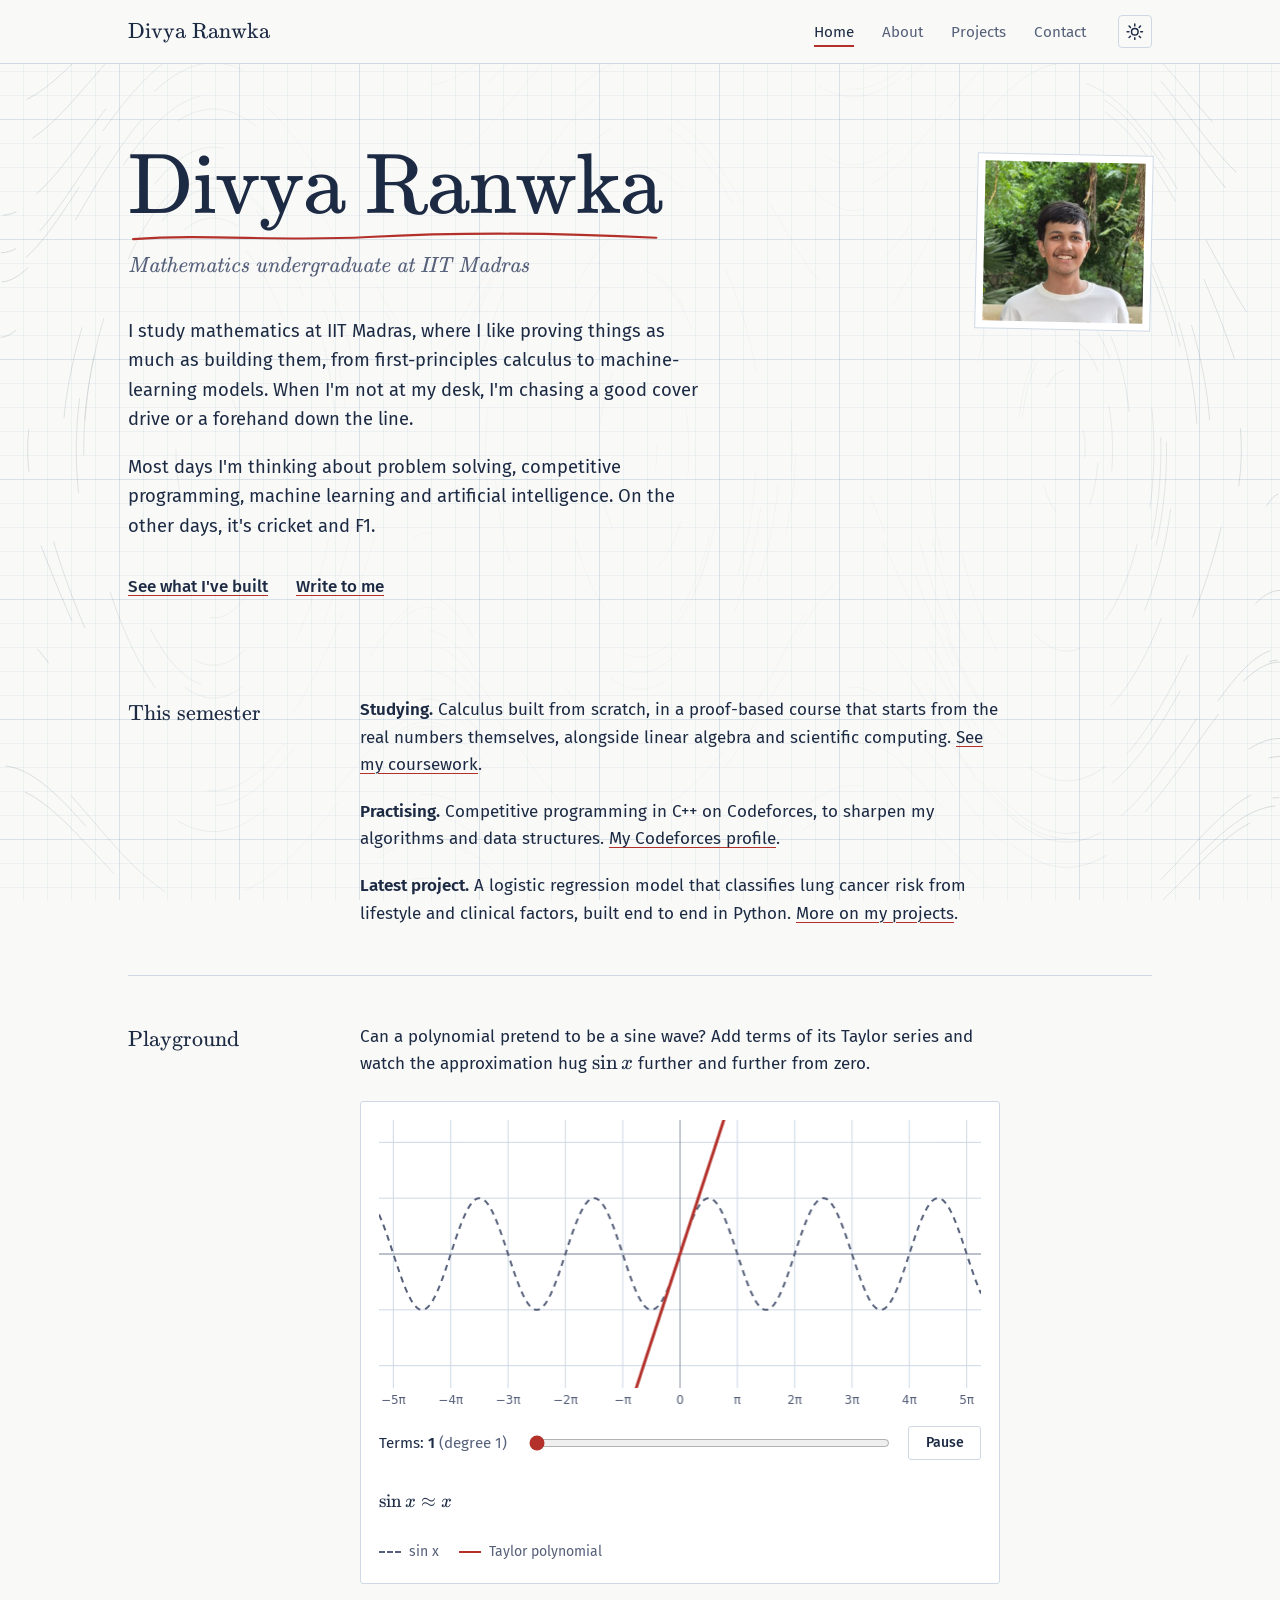
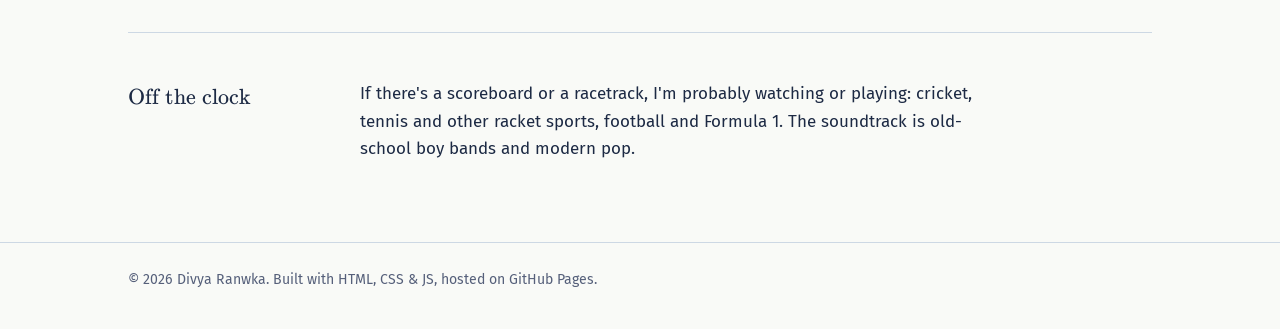
==== commit 6c65b888: "Bring back motion in the notebook style - Sections reveal on scroll: the rule draws across, the titl" ====
--- a/index.html
+++ b/index.html
@@ -35,10 +35,15 @@
       : mq('(prefers-contrast: more)') ? 'contrast'
       : mq('(prefers-color-scheme: dark)') ? 'dark' : 'light';
     document.documentElement.setAttribute('data-theme', t);
+    // arm the scroll reveal before first paint; a failsafe shows everything if the main script never runs
+    if ('IntersectionObserver' in window && !mq('(prefers-reduced-motion: reduce)')) {
+      document.documentElement.classList.add('js-anim');
+      setTimeout(function () { if (!window.__animStarted) document.documentElement.classList.remove('js-anim'); }, 2500);
+    }
   })();
 </script>
 <link rel="stylesheet" href="vendor/katex/katex.min.css">
-<link rel="stylesheet" href="style.css?v=20261106a">
+<link rel="stylesheet" href="style.css?v=20261106c">
 </head>
 <body>
 <div class="backdrop" aria-hidden="true"><span class="bd-grid"></span><canvas class="bd-flow"></canvas><canvas class="bd-curve"></canvas></div>
@@ -74,7 +79,7 @@
 <main class="wrap">
   <header class="home-intro">
     <div>
-      <h1>Divya Ranwka</h1>
+      <h1 class="signed">Divya Ranwka<svg class="pen-line" viewBox="0 0 600 30" preserveAspectRatio="none" aria-hidden="true"><path pathLength="1" d="M6 19 C 90 11, 170 23, 270 16 S 470 9, 594 17"/></svg></h1>
       <p class="affiliation">Mathematics undergraduate at IIT Madras</p>
       <div class="text">
         <p>I study mathematics at IIT Madras, where I like proving things as much as building them, from first-principles calculus to machine-learning models. When I'm not at my desk, I'm chasing a good cover drive or a forehand down the line.</p>
@@ -106,6 +111,7 @@
         <div class="playground-controls">
           <label for="taylor-terms">Terms: <strong id="taylor-count">3</strong> <span class="muted" id="taylor-degree">(degree 5)</span></label>
           <input type="range" id="taylor-terms" min="1" max="20" step="1" value="3">
+          <button type="button" class="play-toggle" id="taylor-play" aria-label="Pause the animation">Pause</button>
           <p class="taylor-formula" id="taylor-formula" aria-live="polite"></p>
           <div class="legend">
             <span><i class="swatch swatch-sin"></i> sin x</span>
@@ -130,7 +136,7 @@
 </footer>
 
 <script src="vendor/katex/katex.min.js"></script>
-<script src="script.js?v=20261106a"></script>
+<script src="script.js?v=20261106c"></script>
 <script>document.getElementById('year').textContent = new Date().getFullYear();</script>
 </body>
 </html>
--- a/style.css
+++ b/style.css
@@ -205,6 +205,11 @@
 
 a:hover {
   color: var(--link);
+  text-decoration-thickness: 2px;
+}
+
+a {
+  transition: color 0.15s ease, text-decoration-thickness 0.15s ease;
 }
 
 :focus-visible {
@@ -489,8 +494,19 @@
   padding: 3rem 0;
 }
 
-.sec + .sec {
-  border-top: 1px solid var(--rule);
+.sec {
+  position: relative;
+}
+
+.sec + .sec::before {
+  content: "";
+  position: absolute;
+  top: 0;
+  left: 0;
+  right: 0;
+  height: 1px;
+  background: var(--rule);
+  transform-origin: left center;
 }
 
 .sec-label {
@@ -528,7 +544,7 @@
 }
 
 .home-intro .affiliation {
-  margin: 0.8rem 0 2rem;
+  margin: 1.25rem 0 2rem;
   font-family: var(--font-head);
   font-style: italic;
   font-size: 1.4rem;
@@ -557,6 +573,17 @@
   transform: rotate(1.2deg);
 }
 
+.portrait,
+.about-photo {
+  transition: transform 0.35s cubic-bezier(0.3, 0.7, 0.3, 1), box-shadow 0.35s ease;
+}
+
+.portrait:hover,
+.about-photo:hover {
+  transform: rotate(0deg) translateY(-3px);
+  box-shadow: 0 12px 26px rgba(20, 30, 50, 0.12);
+}
+
 .portrait img {
   width: 100%;
   aspect-ratio: 1;
@@ -600,7 +627,7 @@
 
 .playground-controls {
   display: grid;
-  grid-template-columns: auto minmax(0, 1fr);
+  grid-template-columns: auto minmax(0, 1fr) auto;
   align-items: center;
   gap: 0.6rem 1.25rem;
   margin-top: 1rem;
@@ -619,6 +646,23 @@
   width: 100%;
   accent-color: var(--red);
   cursor: pointer;
+}
+
+.play-toggle {
+  min-width: 4.6rem;
+  padding: 0.3rem 0.75rem;
+  border: 1px solid var(--rule);
+  border-radius: 3px;
+  background: transparent;
+  color: var(--ink);
+  font: inherit;
+  font-size: 0.88rem;
+  font-weight: 500;
+  cursor: pointer;
+}
+
+.play-toggle:hover {
+  border-color: var(--ink-soft);
 }
 
 .taylor-formula {
@@ -914,6 +958,82 @@
   color: var(--ink-soft);
 }
 
+
+/* ---------- Motion ---------- */
+
+/* the red-pen line under the name on the home page */
+.signed {
+  position: relative;
+  display: inline-block;
+}
+
+.pen-line {
+  position: absolute;
+  left: 0;
+  bottom: -0.2em;
+  width: 100%;
+  height: 0.24em;
+  overflow: visible;
+  fill: none;
+  stroke: var(--red);
+  stroke-width: 3;
+  stroke-linecap: round;
+}
+
+.pen-line path {
+  stroke-dasharray: 1;
+  stroke-dashoffset: 0;
+}
+
+/* scroll reveal: armed by the <head> script (class js-anim), released by script.js (class in-view) */
+.js-anim :is(.home-intro h1, .home-intro .affiliation, .home-intro .text > p, .home-intro .onward,
+  .opening > *, .sec-body > :not(ul, dl, form, figure), .sec-body > :is(ul, dl, form) > *) {
+  opacity: 0;
+  translate: 0 14px;
+  transition: opacity 0.7s ease, translate 0.7s cubic-bezier(0.2, 0.7, 0.2, 1);
+}
+
+.js-anim .sec-label {
+  opacity: 0;
+  translate: -16px 0;
+  transition: opacity 0.7s ease, translate 0.7s cubic-bezier(0.2, 0.7, 0.2, 1);
+}
+
+/* the prints drop onto the page */
+.js-anim :is(.portrait, .about-photo) {
+  opacity: 0;
+  translate: 0 -18px;
+  scale: 1.05;
+  transition: opacity 0.6s ease, translate 0.8s cubic-bezier(0.2, 0.8, 0.25, 1.15), scale 0.8s cubic-bezier(0.2, 0.8, 0.25, 1.15), transform 0.35s cubic-bezier(0.3, 0.7, 0.3, 1), box-shadow 0.35s ease;
+}
+
+/* each section's rule is drawn across like a pen line */
+.js-anim .sec + .sec::before {
+  transform: scaleX(0);
+  transition: transform 1.1s cubic-bezier(0.65, 0, 0.35, 1);
+}
+
+.js-anim .pen-line path {
+  stroke-dashoffset: 1;
+  transition: stroke-dashoffset 1s cubic-bezier(0.6, 0, 0.3, 1) 0.75s;
+}
+
+.js-anim .in-view :is(.home-intro h1, .home-intro .affiliation, .home-intro .text > p, .home-intro .onward,
+  .opening > *, .sec-label, .sec-body > :not(ul, dl, form, figure), .sec-body > :is(ul, dl, form) > *, .portrait, .about-photo),
+.js-anim .in-view.home-intro :is(h1, .affiliation, .text > p, .onward, .portrait) {
+  opacity: 1;
+  translate: 0 0;
+  scale: 1;
+}
+
+.js-anim .sec + .sec.in-view::before {
+  transform: scaleX(1);
+}
+
+.js-anim .in-view .pen-line path {
+  stroke-dashoffset: 0;
+}
+
 /* ---------- High contrast details ---------- */
 
 :root[data-theme="contrast"] :is(.figure, .portrait, .about-photo, .field input, .field textarea, .theme-toggle, .nav-toggle) {
@@ -929,8 +1049,10 @@
   border-bottom-width: 3px;
 }
 
-:root[data-theme="contrast"] :is(.portrait, .about-photo) {
+:root[data-theme="contrast"] :is(.portrait, .about-photo),
+:root[data-theme="contrast"] :is(.portrait, .about-photo):hover {
   transform: none;
+  box-shadow: none;
 }
 
 :root[data-theme="contrast"] .btn {
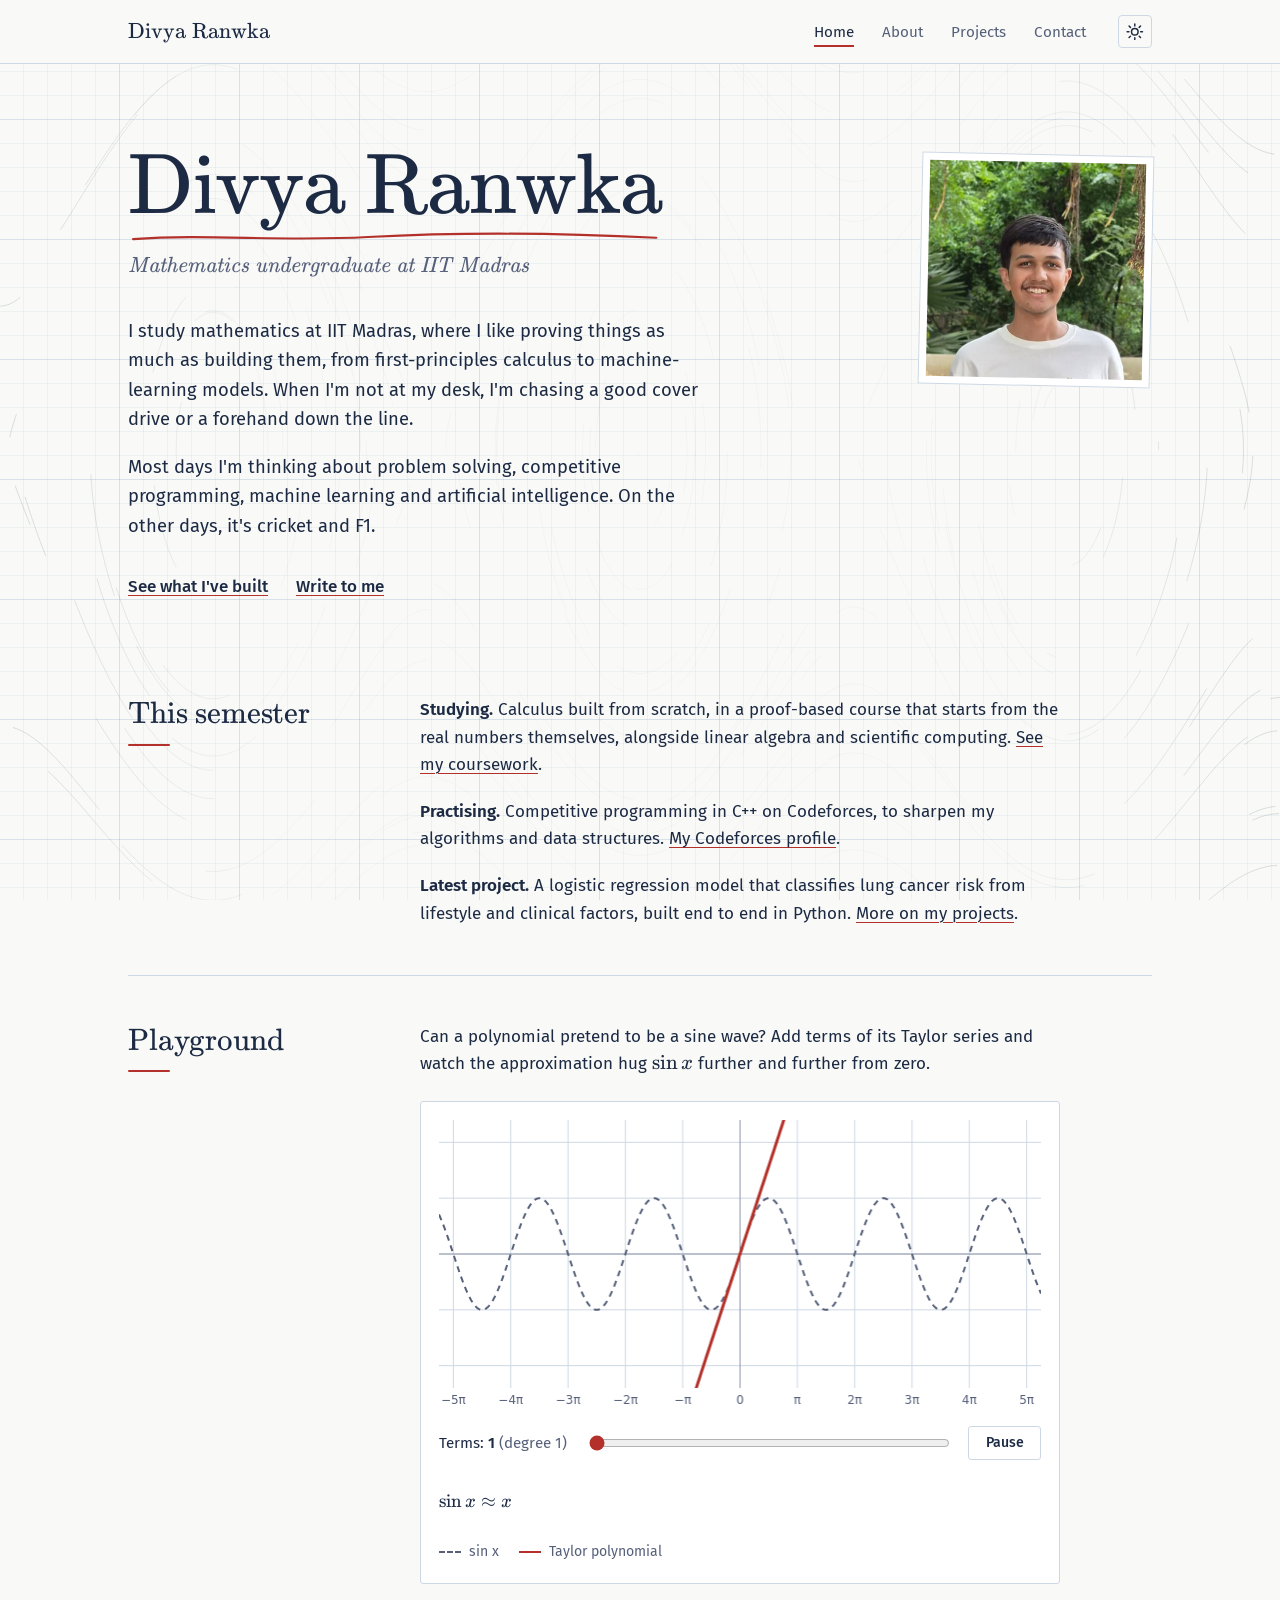
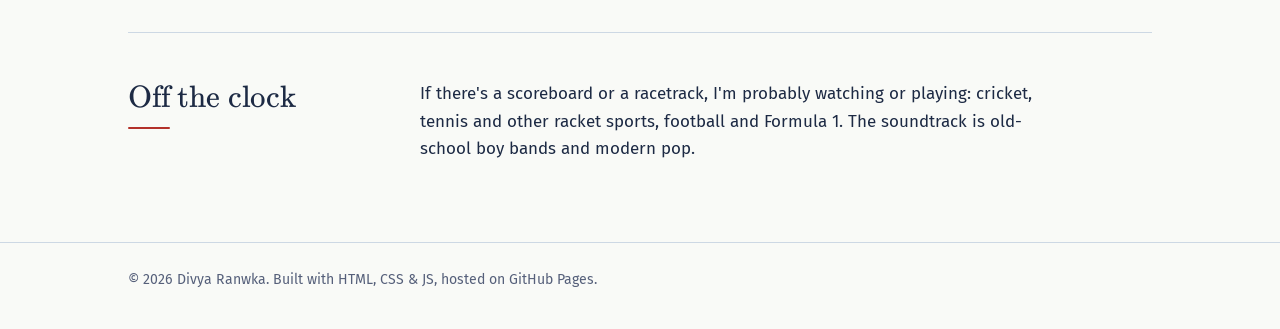
==== commit cee34893: "Larger home portrait and stronger section headings Section titles are bigger with a red-pen stroke t" ====
--- a/index.html
+++ b/index.html
@@ -43,7 +43,7 @@
   })();
 </script>
 <link rel="stylesheet" href="vendor/katex/katex.min.css">
-<link rel="stylesheet" href="style.css?v=20261106c">
+<link rel="stylesheet" href="style.css?v=20261106e">
 </head>
 <body>
 <div class="backdrop" aria-hidden="true"><span class="bd-grid"></span><canvas class="bd-flow"></canvas><canvas class="bd-curve"></canvas></div>
@@ -136,7 +136,7 @@
 </footer>
 
 <script src="vendor/katex/katex.min.js"></script>
-<script src="script.js?v=20261106c"></script>
+<script src="script.js?v=20261106e"></script>
 <script>document.getElementById('year').textContent = new Date().getFullYear();</script>
 </body>
 </html>
--- a/style.css
+++ b/style.css
@@ -91,8 +91,8 @@
   --curve-opacity: 0.5;
 
   --measure: 40rem;
-  --label-col: 11rem;
-  --gap: 3.5rem;
+  --label-col: 15.5rem;
+  --gap: 2.75rem;
 
   color-scheme: light;
 }
@@ -513,9 +513,21 @@
   margin: 0;
   font-family: var(--font-head);
   font-weight: 400;
-  font-size: 1.4rem;
-  line-height: 1.3;
-  padding-top: 0.15rem;
+  font-size: 1.95rem;
+  line-height: 1.15;
+  letter-spacing: -0.005em;
+  padding-top: 0;
+}
+
+.sec-label::after {
+  content: "";
+  display: block;
+  width: 2.6rem;
+  height: 2px;
+  margin-top: 0.7rem;
+  background: var(--red);
+  border-radius: 2px;
+  transform-origin: left center;
 }
 
 .sec-body > * + * {
@@ -566,7 +578,7 @@
 
 .portrait {
   margin: 0.6rem 0 0;
-  width: 11rem;
+  width: 14.5rem;
   padding: 0.45rem;
   background: var(--paper-raised);
   border: 1px solid var(--rule);
@@ -767,7 +779,7 @@
 }
 
 .course h3 {
-  font-size: 1.3rem;
+  font-size: 1.5rem;
 }
 
 .course .alt {
@@ -793,7 +805,7 @@
 /* ---------- Projects ---------- */
 
 .entry h2 {
-  font-size: 1.75rem;
+  font-size: 2.05rem;
   line-height: 1.2;
 }
 
@@ -1030,6 +1042,15 @@
   transform: scaleX(1);
 }
 
+.js-anim .sec-label::after {
+  transform: scaleX(0);
+  transition: transform 0.6s cubic-bezier(0.6, 0, 0.3, 1) 0.45s;
+}
+
+.js-anim .in-view .sec-label::after {
+  transform: scaleX(1);
+}
+
 .js-anim .in-view .pen-line path {
   stroke-dashoffset: 0;
 }
@@ -1088,7 +1109,7 @@
   }
 
   .sec-label {
-    font-size: 1.55rem;
+    font-size: 1.9rem;
   }
 }
 
@@ -1142,7 +1163,7 @@
 
   .portrait {
     order: -1;
-    width: 7.5rem;
+    width: 10rem;
     margin: 0 0 1.75rem;
   }
 
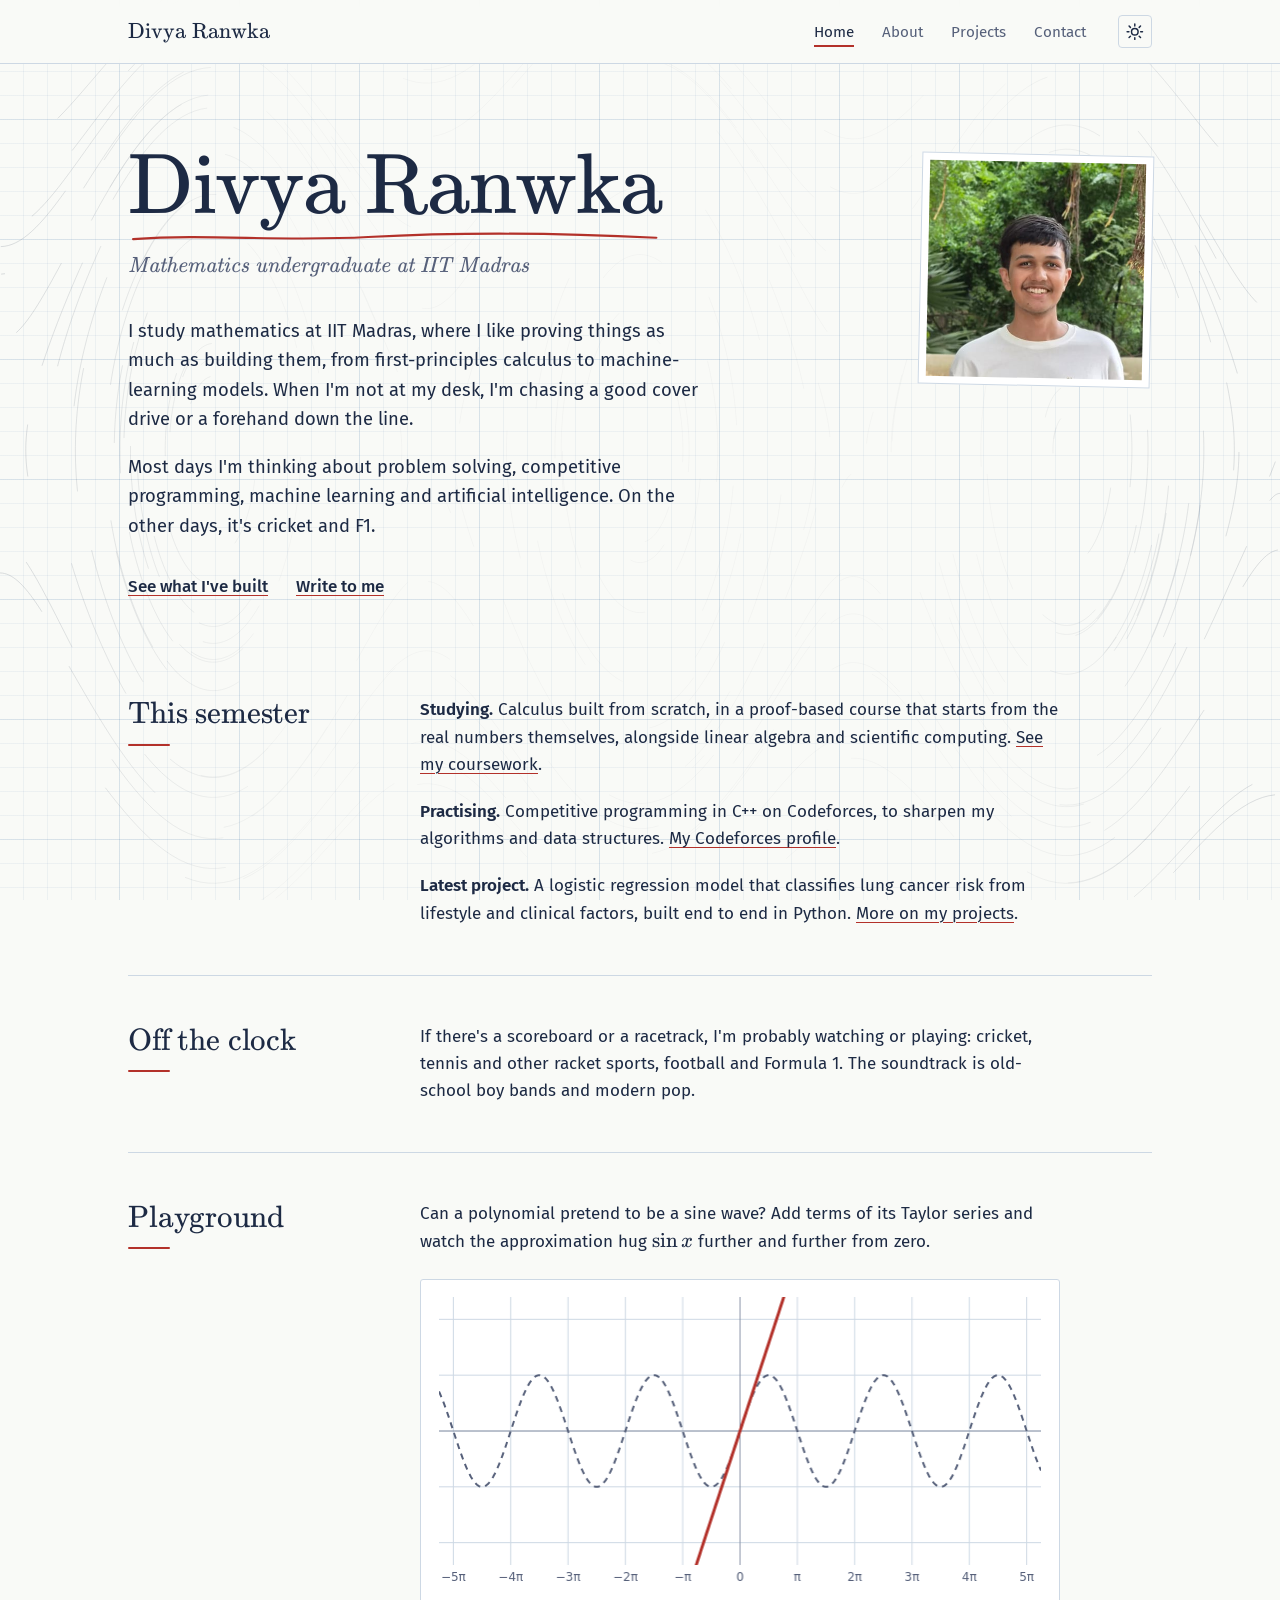
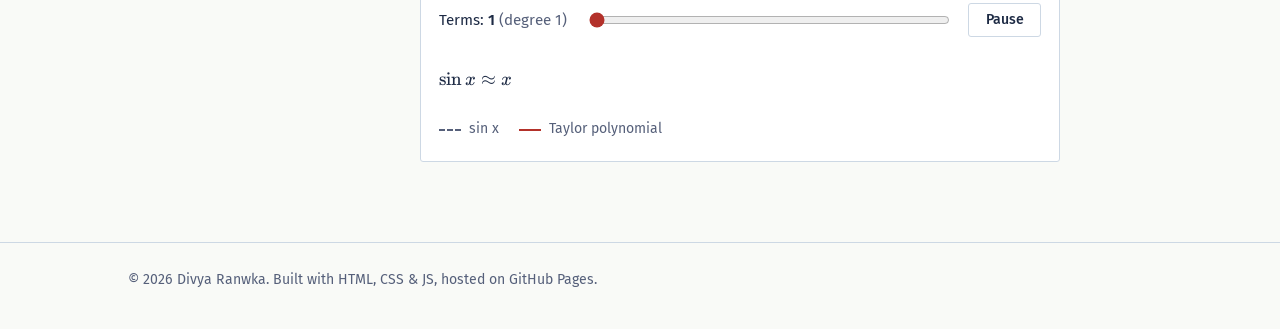
==== commit 1dfc0fc6: "Home: Off the clock above Playground Co-Authored-By: Claude Opus 5.5 <noreply@anthropic.com> Claude-" ====
--- a/index.html
+++ b/index.html
@@ -103,6 +103,12 @@
     </div>
   </section>
   <section class="sec">
+    <h2 class="sec-label">Off the clock</h2>
+    <div class="sec-body">
+      <p>If there's a scoreboard or a racetrack, I'm probably watching or playing: cricket, tennis and other racket sports, football and Formula 1. The soundtrack is old-school boy bands and modern pop.</p>
+    </div>
+  </section>
+  <section class="sec">
     <h2 class="sec-label">Playground</h2>
     <div class="sec-body">
       <p>Can a polynomial pretend to be a sine wave? Add terms of its Taylor series and watch the approximation hug <span class="katex"><span class="katex-mathml"><math xmlns="http://www.w3.org/1998/Math/MathML"><semantics><mrow><mi>sin</mi><mo>⁡</mo><mi>x</mi></mrow><annotation encoding="application/x-tex">\sin x</annotation></semantics></math></span><span class="katex-html" aria-hidden="true"><span class="base"><span class="strut" style="height:0.6679em;"></span><span class="mop">sin</span><span class="mspace" style="margin-right:0.1667em;"></span><span class="mord mathnormal">x</span></span></span></span> further and further from zero.</p>
@@ -121,12 +127,6 @@
       </div>
     </div>
   </section>
-  <section class="sec">
-    <h2 class="sec-label">Off the clock</h2>
-    <div class="sec-body">
-      <p>If there's a scoreboard or a racetrack, I'm probably watching or playing: cricket, tennis and other racket sports, football and Formula 1. The soundtrack is old-school boy bands and modern pop.</p>
-    </div>
-  </section>
 </main>
 
 <footer>
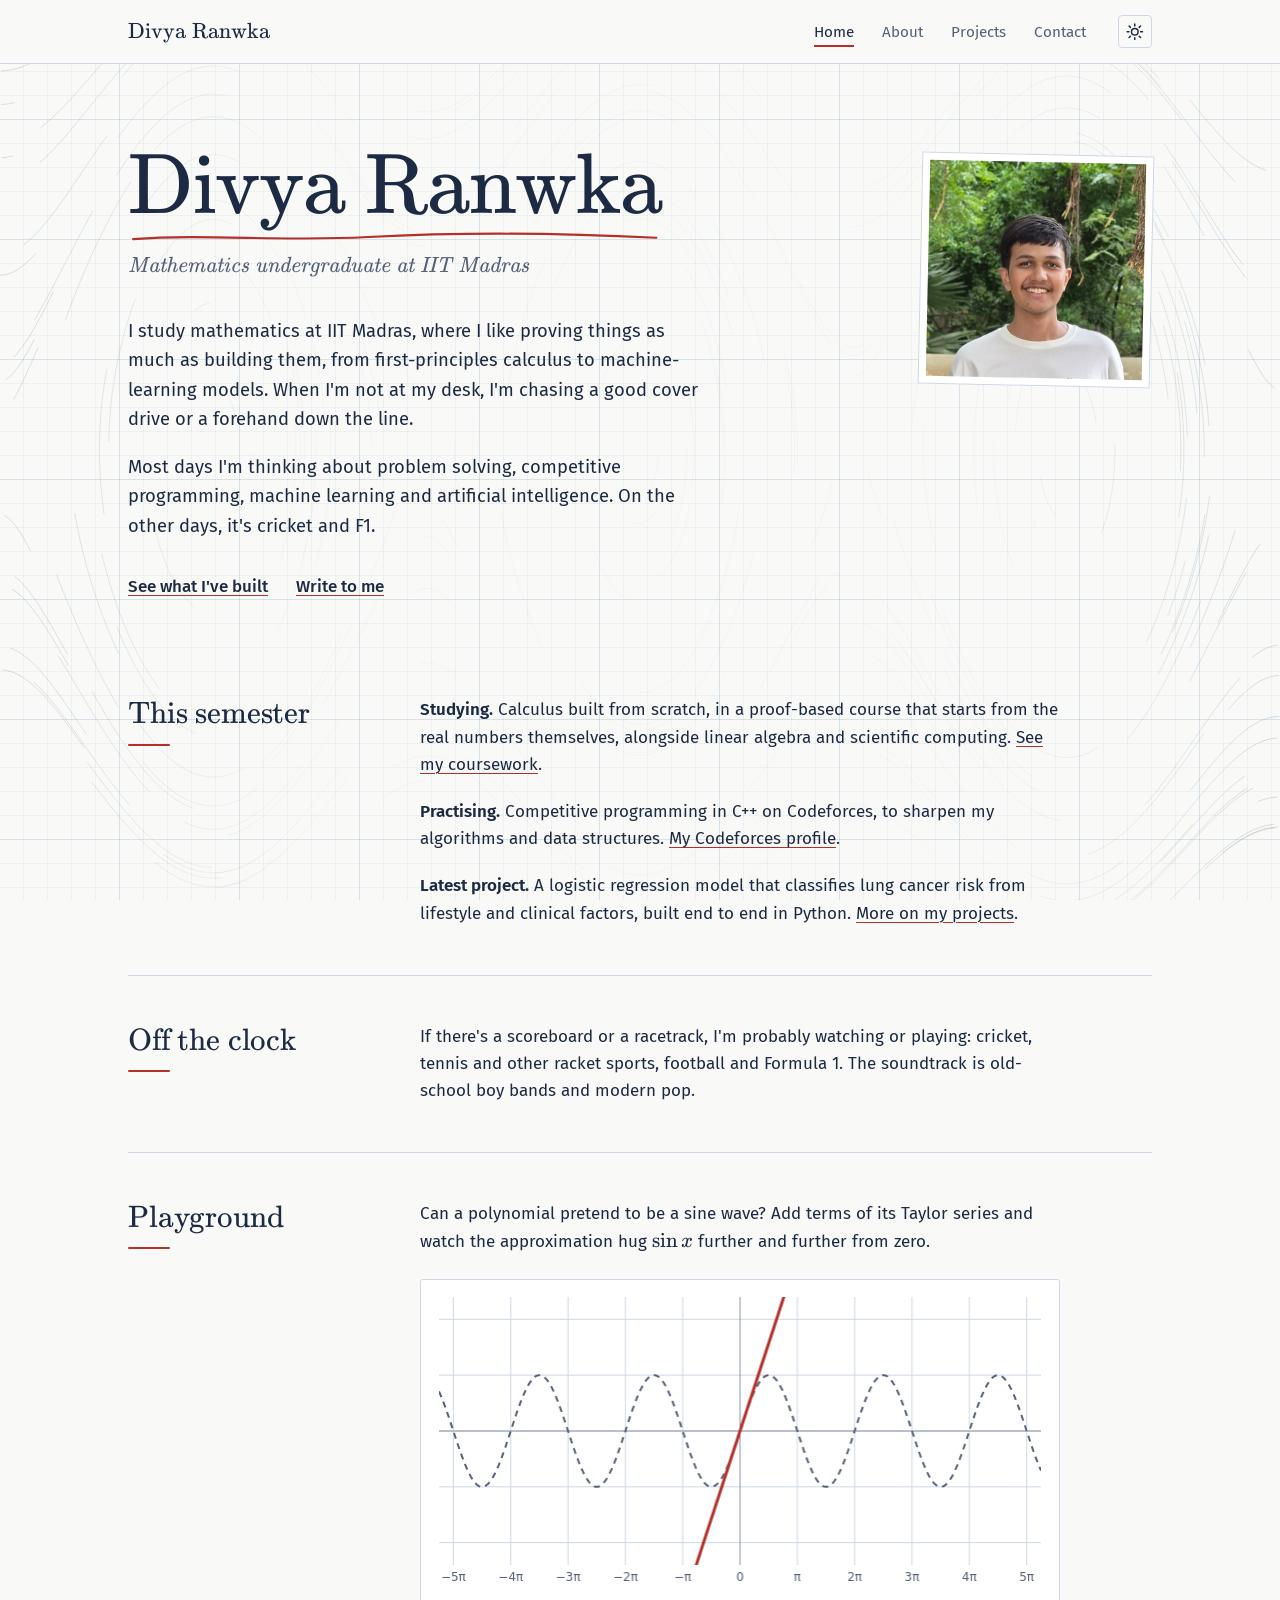
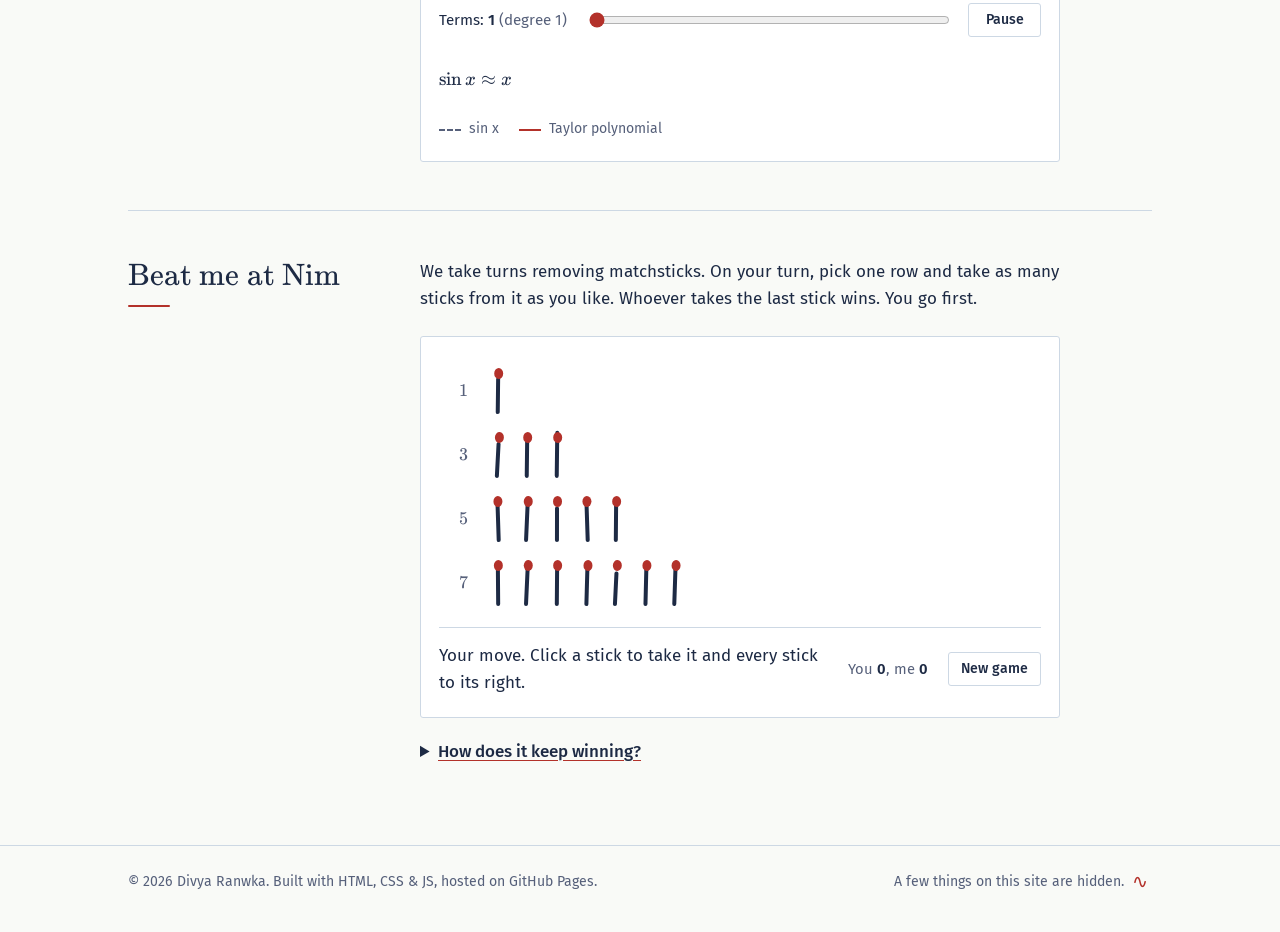
==== commit 78e62788: "Add Nim and a few hidden things - Beat me at Nim (home page): matchstick rows, the site plays the   " ====
--- a/index.html
+++ b/index.html
@@ -43,7 +43,7 @@
   })();
 </script>
 <link rel="stylesheet" href="vendor/katex/katex.min.css">
-<link rel="stylesheet" href="style.css?v=20261106e">
+<link rel="stylesheet" href="style.css?v=20261106g">
 </head>
 <body>
 <div class="backdrop" aria-hidden="true"><span class="bd-grid"></span><canvas class="bd-flow"></canvas><canvas class="bd-curve"></canvas></div>
@@ -127,16 +127,40 @@
       </div>
     </div>
   </section>
+  <section class="sec">
+    <h2 class="sec-label">Beat me at Nim</h2>
+    <div class="sec-body">
+      <p>We take turns removing matchsticks. On your turn, pick one row and take as many sticks from it as you like. Whoever takes the last stick wins. You go first.</p>
+      <div class="figure nim" id="nim">
+        <div class="nim-rows" role="group" aria-label="Matchsticks"></div>
+        <div class="nim-bar">
+          <p class="nim-status" aria-live="polite">Your move. Click a stick to take it and every stick to its right.</p>
+          <p class="nim-score">You <strong id="nim-you">0</strong>, me <strong id="nim-me">0</strong></p>
+          <button type="button" class="play-toggle" id="nim-new">New game</button>
+        </div>
+      </div>
+      <details class="nim-secret">
+        <summary>How does it keep winning?</summary>
+        <div class="nim-secret-body">
+          <p>Write each row's size in binary and add the columns without carrying. That operation is called XOR, written <span class="op">&oplus;</span>, and the result is the <em>nim-sum</em>.</p>
+          <p>If the nim-sum is 0, the player about to move is lost: whatever they take, the other player can make it 0 again, and the empty board has nim-sum 0. If it isn't 0, there is always a move that makes it 0. I always make that move. Charles Bouton worked this out in 1901.</p>
+          <div class="nim-xor" id="nim-xor" aria-live="polite"></div>
+          <p class="nim-verdict" id="nim-verdict"></p>
+        </div>
+      </details>
+    </div>
+  </section>
 </main>
 
 <footer>
   <div class="wrap">
-    &copy; <span id="year"></span> Divya Ranwka. Built with HTML, CSS &amp; JS, hosted on GitHub Pages.
+    <span>&copy; <span id="year"></span> Divya Ranwka. Built with HTML, CSS &amp; JS, hosted on GitHub Pages.</span>
+    <span class="footer-hint">A few things on this site are hidden. <button type="button" class="wave-egg" aria-label="Send a wave across the page" title="Go on, click it">∿</button></span>
   </div>
 </footer>
 
 <script src="vendor/katex/katex.min.js"></script>
-<script src="script.js?v=20261106e"></script>
+<script src="script.js?v=20261106g"></script>
 <script>document.getElementById('year').textContent = new Date().getFullYear();</script>
 </body>
 </html>
--- a/style.css
+++ b/style.css
@@ -955,6 +955,242 @@
   color: var(--ink-soft);
 }
 
+
+/* ---------- Nim ---------- */
+
+.nim-rows {
+  display: flex;
+  flex-direction: column;
+  gap: 0.7rem;
+  padding: 0.6rem 0.25rem 1.1rem;
+}
+
+.nim-row {
+  display: flex;
+  align-items: center;
+  gap: 0.35rem;
+  min-height: 3.3rem;
+}
+
+.nim-row-label {
+  width: 1.6rem;
+  margin-right: 0.75rem;
+  font-family: var(--font-head);
+  font-size: 1.1rem;
+  color: var(--ink-soft);
+  text-align: right;
+}
+
+.stick {
+  position: relative;
+  width: 1.5rem;
+  height: 3.2rem;
+  padding: 0;
+  border: 0;
+  background: none;
+  cursor: pointer;
+  transform: rotate(var(--tilt, 0deg));
+  transition: transform 0.18s ease;
+}
+
+/* the stick */
+.stick::before {
+  content: "";
+  position: absolute;
+  left: calc(50% - 2px);
+  top: 0.55rem;
+  bottom: 0.15rem;
+  width: 4px;
+  border-radius: 2px;
+  background: var(--ink);
+  transform: scaleY(calc(1 + var(--len, 0)));
+  transform-origin: bottom center;
+  transition: background-color 0.15s ease, opacity 0.15s ease;
+}
+
+/* its red head */
+.stick::after {
+  content: "";
+  position: absolute;
+  left: calc(50% - 4.5px);
+  top: 0.2rem;
+  width: 9px;
+  height: 11px;
+  border-radius: 50%;
+  background: var(--red);
+}
+
+.stick:disabled {
+  cursor: default;
+}
+
+.stick.will-take {
+  transform: rotate(var(--tilt, 0deg)) translateY(-4px);
+}
+
+.stick.will-take::before {
+  background: var(--red);
+  opacity: 0.6;
+}
+
+.stick.taking {
+  animation: stick-away 0.42s ease forwards;
+}
+
+@keyframes stick-away {
+  to {
+    opacity: 0;
+    transform: rotate(calc(var(--tilt, 0deg) + 28deg)) translateY(-16px);
+  }
+}
+
+.nim-bar {
+  display: flex;
+  flex-wrap: wrap;
+  align-items: center;
+  gap: 0.6rem 1.25rem;
+  padding-top: 0.9rem;
+  border-top: 1px solid var(--rule);
+}
+
+.nim-status {
+  flex: 1 1 18rem;
+  margin: 0;
+}
+
+.nim.won .nim-status {
+  color: var(--red);
+  font-weight: 500;
+}
+
+.nim-score {
+  margin: 0;
+  font-size: 0.92rem;
+  color: var(--ink-soft);
+}
+
+.nim-score strong {
+  color: var(--ink);
+}
+
+.nim-secret {
+  margin-top: 1.25rem;
+}
+
+.nim-secret summary {
+  width: fit-content;
+  cursor: pointer;
+  font-weight: 500;
+  text-decoration: underline;
+  text-decoration-color: var(--link);
+  text-underline-offset: 0.2em;
+}
+
+.nim-secret summary:hover {
+  color: var(--link);
+}
+
+.nim-secret-body {
+  padding-top: 0.9rem;
+}
+
+.nim-secret-body > p {
+  color: var(--ink-soft);
+}
+
+.nim-xor .katex-display {
+  margin: 0.4rem 0 0.8rem;
+  text-align: left;
+}
+
+.nim-xor .katex-display > .katex {
+  text-align: left;
+}
+
+.nim-secret .op {
+  font-family: var(--font-head);
+  font-size: 1.1em;
+}
+
+.nim-verdict {
+  font-size: 0.95rem;
+}
+
+/* ---------- Hidden things ---------- */
+
+.toast {
+  position: fixed;
+  left: 50%;
+  bottom: 1.5rem;
+  z-index: 100;
+  padding: 0.55rem 1rem;
+  border-radius: 3px;
+  background: var(--ink);
+  color: var(--paper);
+  font-size: 0.92rem;
+  opacity: 0;
+  translate: -50% 12px;
+  pointer-events: none;
+  transition: opacity 0.25s ease, translate 0.25s ease;
+}
+
+.toast.show {
+  opacity: 1;
+  translate: -50% 0;
+}
+
+.wave-overlay {
+  position: fixed;
+  inset: 0;
+  z-index: 90;
+  width: 100%;
+  height: 100%;
+  pointer-events: none;
+  fill: none;
+  stroke: var(--red);
+  stroke-width: 2.5;
+  stroke-linecap: round;
+  transition: opacity 0.8s ease;
+}
+
+.wave-overlay path {
+  stroke-dasharray: 1;
+  stroke-dashoffset: 1;
+}
+
+.wave-overlay.go path {
+  stroke-dashoffset: 0;
+  transition: stroke-dashoffset 1.4s cubic-bezier(0.45, 0, 0.3, 1);
+}
+
+.wave-overlay.static path {
+  stroke-dashoffset: 0;
+}
+
+.wave-overlay.fade {
+  opacity: 0;
+}
+
+.footer-hint {
+  white-space: nowrap;
+}
+
+.wave-egg {
+  padding: 0 0.25rem;
+  border: 0;
+  background: none;
+  color: var(--red);
+  font: inherit;
+  font-size: 1.2rem;
+  line-height: 1;
+  vertical-align: -0.1em;
+  cursor: pointer;
+}
+
+.wave-egg:hover {
+  translate: 0 -2px;
+}
+
 /* ---------- Footer ---------- */
 
 footer {
@@ -964,6 +1200,10 @@
 }
 
 footer .wrap {
+  display: flex;
+  flex-wrap: wrap;
+  justify-content: space-between;
+  gap: 0.4rem 2rem;
   padding-top: 1.6rem;
   padding-bottom: 2.4rem;
   font-size: 0.88rem;
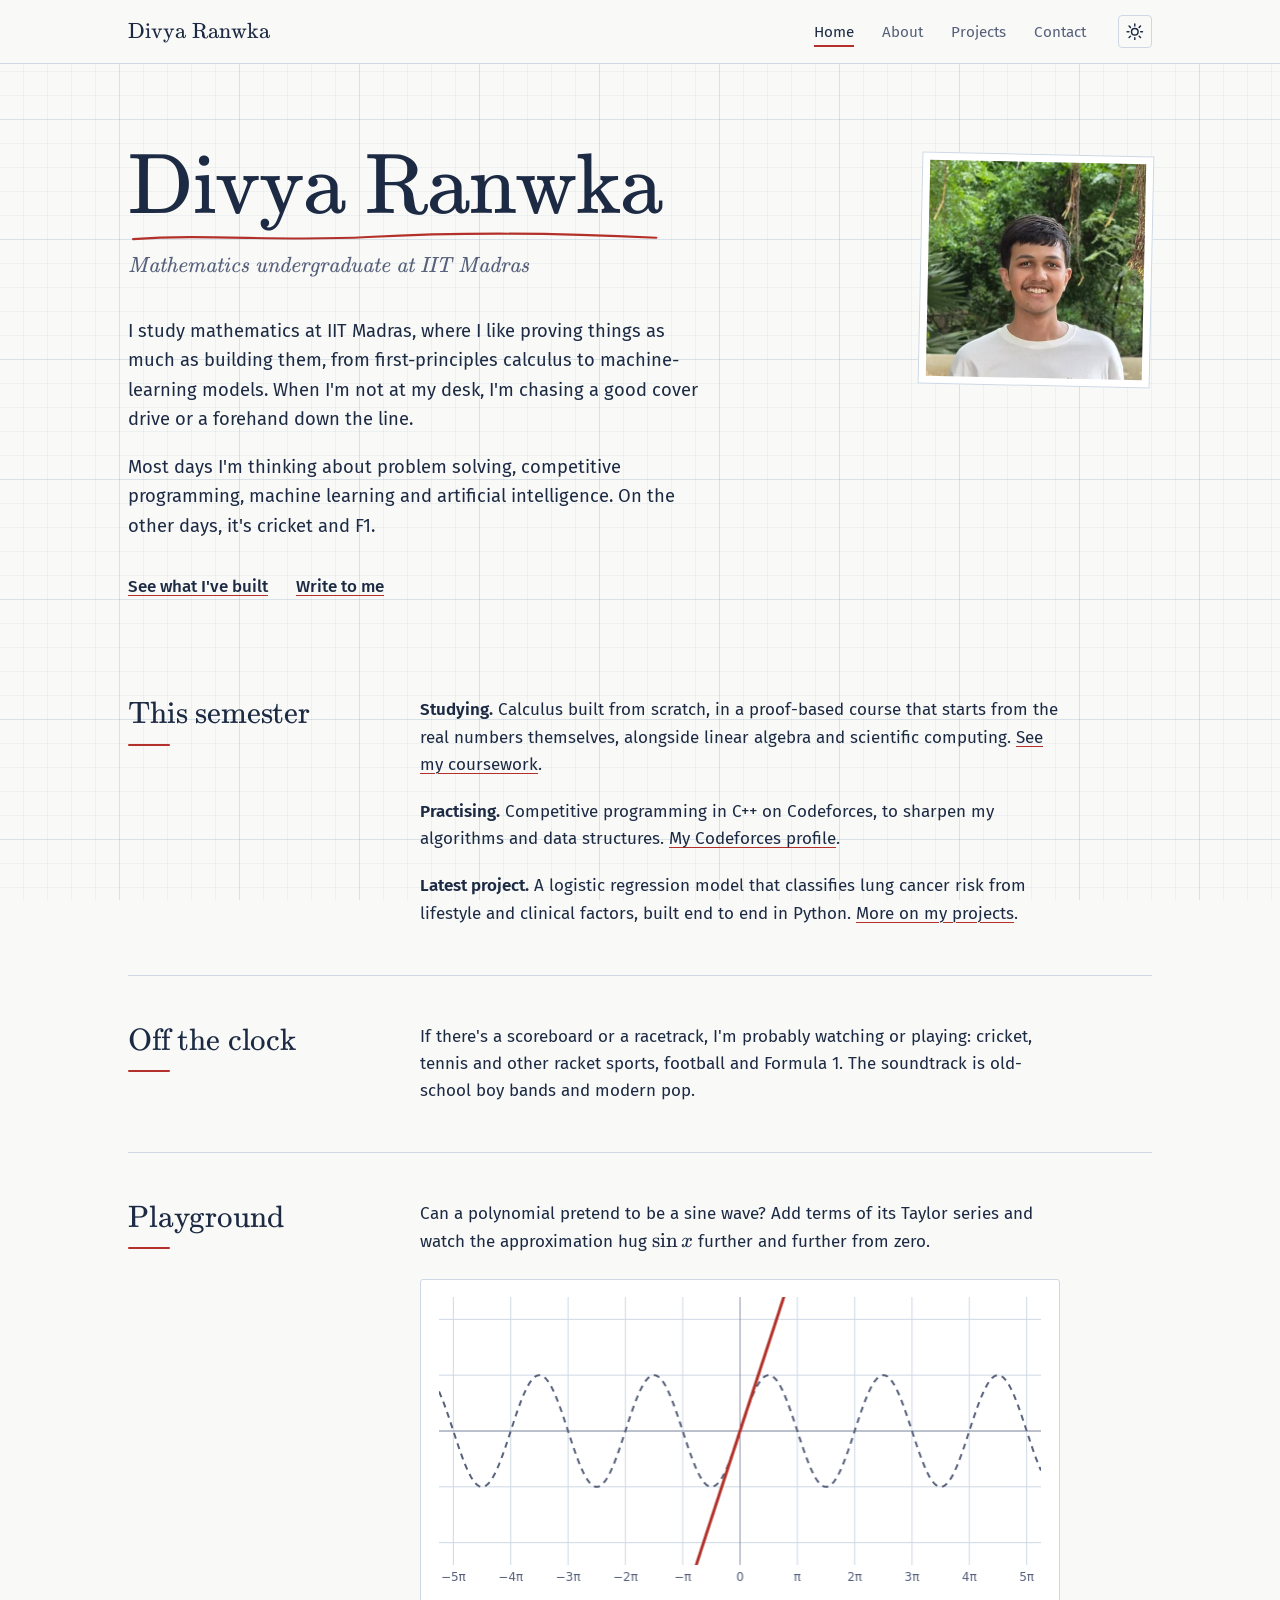
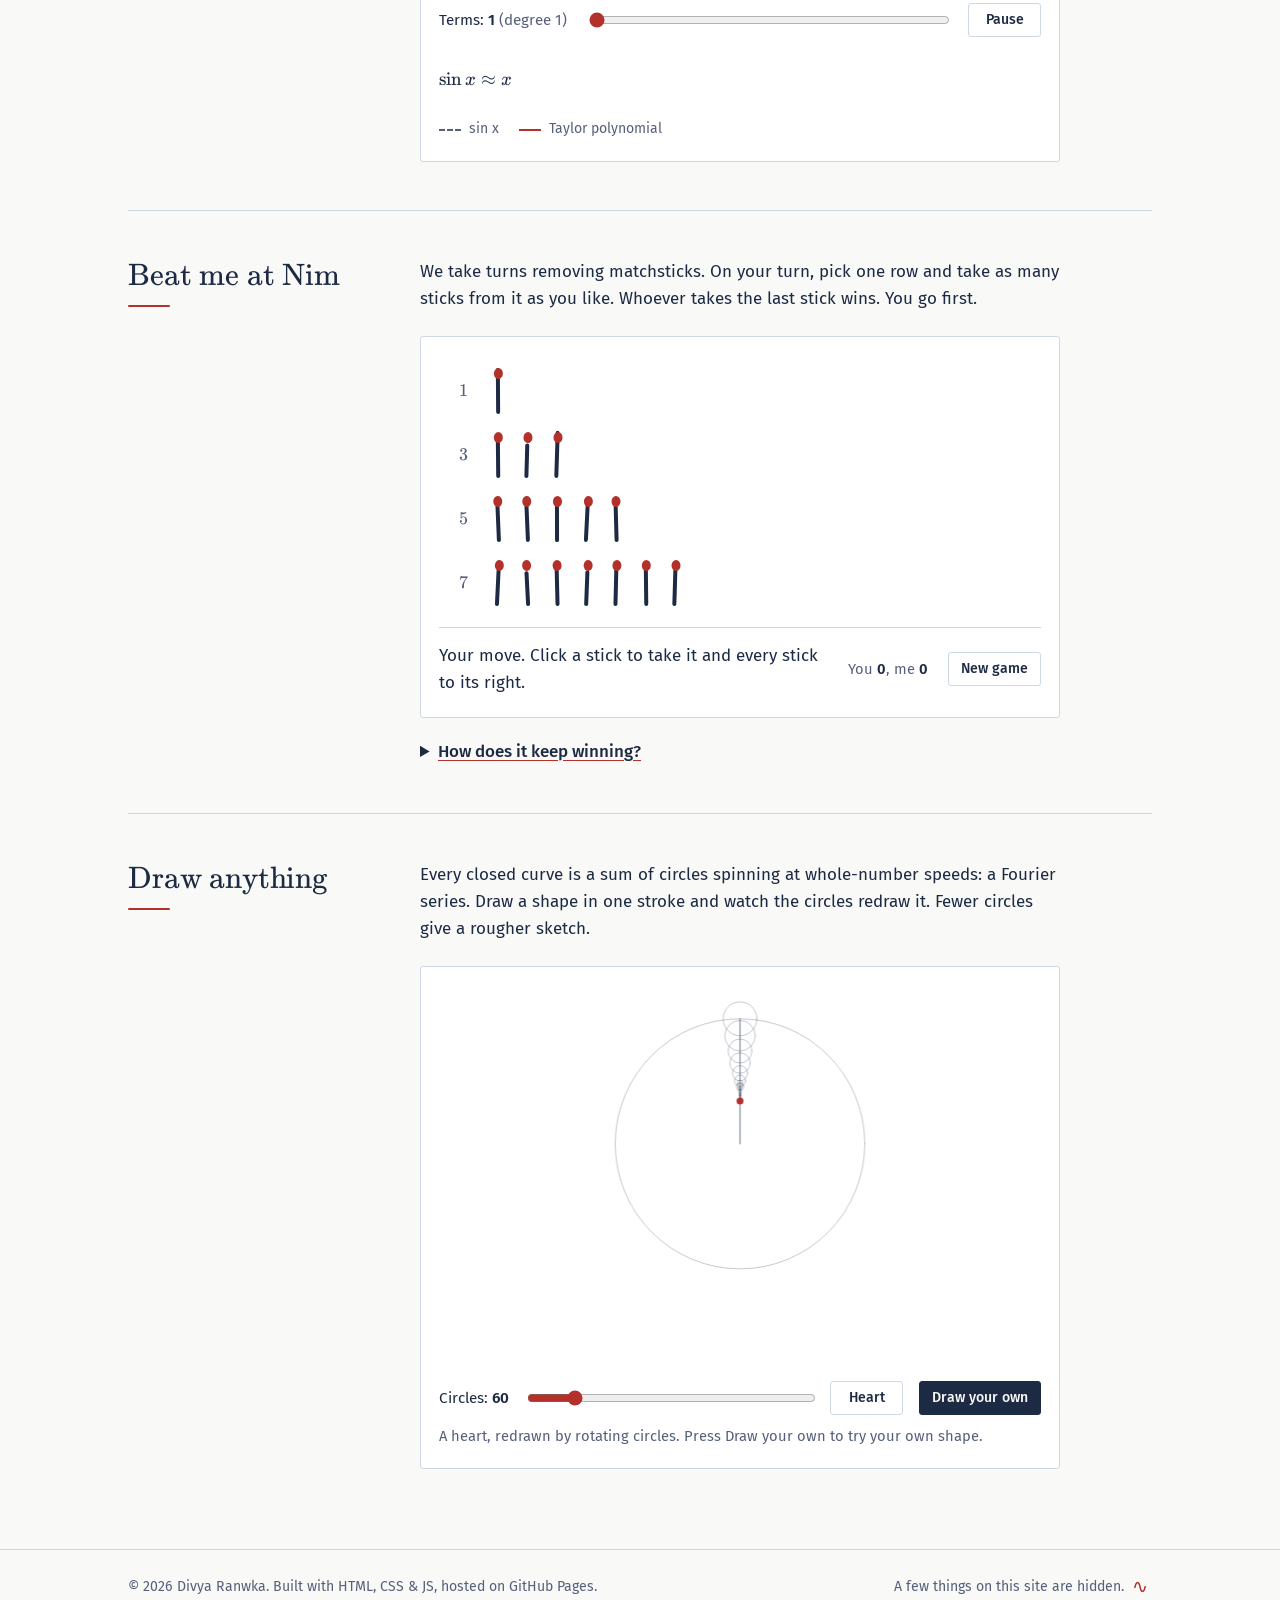
==== commit e1709752: "Add Fourier 'Draw anything' to the home page Visitors draw a closed shape in one stroke and rotating" ====
--- a/index.html
+++ b/index.html
@@ -43,7 +43,7 @@
   })();
 </script>
 <link rel="stylesheet" href="vendor/katex/katex.min.css">
-<link rel="stylesheet" href="style.css?v=20261106g">
+<link rel="stylesheet" href="style.css?v=20261106i">
 </head>
 <body>
 <div class="backdrop" aria-hidden="true"><span class="bd-grid"></span><canvas class="bd-flow"></canvas><canvas class="bd-curve"></canvas></div>
@@ -150,6 +150,22 @@
       </details>
     </div>
   </section>
+  <section class="sec">
+    <h2 class="sec-label">Draw anything</h2>
+    <div class="sec-body">
+      <p>Every closed curve is a sum of circles spinning at whole-number speeds: a Fourier series. Draw a shape in one stroke and watch the circles redraw it. Fewer circles give a rougher sketch.</p>
+      <div class="figure fourier" id="fourier">
+        <canvas id="fourier-canvas" role="img" aria-label="Rotating circles redrawing a shape"></canvas>
+        <div class="fourier-controls">
+          <label for="fourier-n">Circles: <strong id="fourier-count">60</strong></label>
+          <input type="range" id="fourier-n" min="1" max="400" value="60">
+          <button type="button" class="play-toggle" id="fourier-example">Heart</button>
+          <button type="button" class="play-toggle fourier-draw" id="fourier-draw">Draw your own</button>
+          <p class="fourier-status" aria-live="polite"></p>
+        </div>
+      </div>
+    </div>
+  </section>
 </main>
 
 <footer>
@@ -160,7 +176,7 @@
 </footer>
 
 <script src="vendor/katex/katex.min.js"></script>
-<script src="script.js?v=20261106g"></script>
+<script src="script.js?v=20261106i"></script>
 <script>document.getElementById('year').textContent = new Date().getFullYear();</script>
 </body>
 </html>
--- a/style.css
+++ b/style.css
@@ -1116,6 +1116,67 @@
   font-size: 0.95rem;
 }
 
+
+/* ---------- Fourier drawing ---------- */
+
+#fourier-canvas {
+  display: block;
+  width: 100%;
+  height: 380px;
+}
+
+.fourier.drawing #fourier-canvas {
+  cursor: crosshair;
+  touch-action: none;
+}
+
+.fourier-controls {
+  display: grid;
+  grid-template-columns: auto minmax(0, 1fr) auto auto;
+  align-items: center;
+  gap: 0.6rem 1rem;
+  margin-top: 1rem;
+}
+
+.fourier-controls label {
+  font-size: 0.95rem;
+  white-space: nowrap;
+}
+
+.fourier-controls input[type="range"] {
+  width: 100%;
+  accent-color: var(--red);
+  cursor: pointer;
+}
+
+.fourier-draw {
+  background: var(--ink);
+  border-color: var(--ink);
+  color: var(--paper);
+}
+
+.fourier-draw:hover {
+  background: color-mix(in srgb, var(--ink) 86%, var(--paper));
+}
+
+.fourier-status {
+  grid-column: 1 / -1;
+  min-height: 1.5em;
+  margin: 0;
+  font-size: 0.92rem;
+  color: var(--ink-soft);
+}
+
+@media (max-width: 720px) {
+  #fourier-canvas {
+    height: 300px;
+  }
+
+  .fourier-controls {
+    grid-template-columns: auto minmax(0, 1fr);
+  }
+}
+
 /* ---------- Hidden things ---------- */
 
 .toast {
